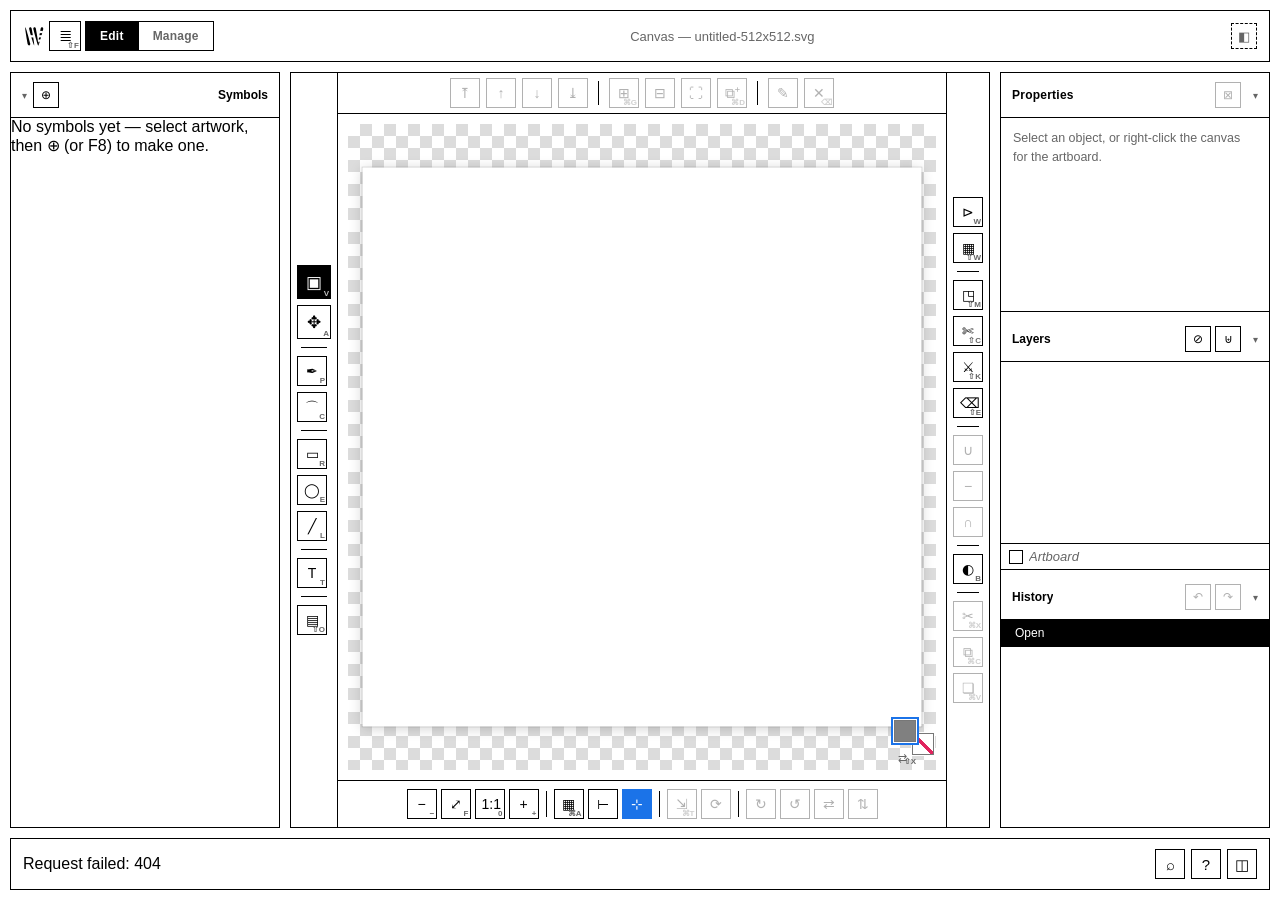
==== web/index.html @ b1a74d03 "Gestalt shell reorg: every bar/panel gets one job, plus real UI bugs found along the way Redistribut" ====
<!doctype html>
<html lang="en">
  <head>
    <meta charset="utf-8" />
    <!-- viewport-fit=cover exposes env(safe-area-inset-*) for the notch + home indicator;
         maximum-scale/user-scalable lock page zoom so pinching zooms the CANVAS, not the page
         (the editor drives its own touch zoom — see src/ui/viewport.js). -->
    <meta name="viewport" content="width=device-width, initial-scale=1, maximum-scale=1, user-scalable=no, viewport-fit=cover" />
    <script>
      // Deploy-target auto-detect (runs before the app module). On a Cloudflare Pages host
      // (*.pages.dev) or the production domain, run the SERVERLESS build — pipeline / library /
      // batch are gated behind a "download the desktop app" CTA. Local desktop (served from
      // localhost by the Python app) stays the full app. Same file both ways, no build step.
      // `?cloud` / `?nocloud` override for testing (handled in src/ui/env.js).
      (function () {
        var h = location.hostname;
        if (/\.pages\.dev$/.test(h) || h === "hector-vector.com" || h === "www.hector-vector.com") window.__HV_CLOUD__ = true;
      })();
      // Theme, BEFORE first paint. src/ui/theme.js owns this properly, but it is an ES module and so
      // cannot run until the module graph resolves — by which time the browser has already painted a
      // white page. On a dark theme that is a full-screen white flash on every single load, which is
      // worse than having no dark theme at all. Twelve lines here buy one honest paint.
      (function () {
        try {
          var t = localStorage.getItem("hector-vector:theme") || "light";
          if (t === "system") t = matchMedia("(prefers-color-scheme: dark)").matches ? "dark" : "light";
          document.documentElement.setAttribute("data-theme", t);
          var hl = localStorage.getItem("hector-vector:highlight");
          if (hl) document.documentElement.style.setProperty("--accent", hl);
        } catch (e) { /* private mode / no storage: the light theme is the default anyway */ }
      })();
    </script>
    <title>hector-vector: free vector editor in your browser</title>

    <!-- ── Crawler / answer-engine surface ─────────────────────────────────────────────
         Static, so Google/Bing and AI answer engines (ChatGPT, Claude, Gemini, Perplexity)
         can state plainly WHAT this is. See also /robots.txt and /llms.txt. -->
    <meta name="description" content="hector-vector is a free, browser-based vector editor: pen & path tools, booleans and pathfinder, gradients, live effects, text with web fonts and text-to-outlines, and SVG/PNG export. No install, nothing leaves your browser. An open-source desktop app adds AI image processing (upscale, background removal, vectorize), batch, and a local library." />
    <meta name="keywords" content="free vector editor, online SVG editor, browser vector graphics, free Illustrator alternative, edit SVG online, vectorize image, pen tool online, open source vector editor, SVG editor no download" />
    <meta name="author" content="hector-vector" />
    <meta name="robots" content="index, follow, max-image-preview:large" />
    <link rel="canonical" href="https://hector-vector.com/" />

    <meta property="og:title" content="hector-vector: free vector editor in your browser" />
    <meta property="og:description" content="A free, browser-based vector editor. Paths, booleans, gradients, effects, text-to-outlines, SVG/PNG export. No install, nothing leaves your browser. The open-source desktop app adds AI image processing and batch." />
    <meta property="og:type" content="website" />
    <meta property="og:site_name" content="hector-vector" />
    <meta property="og:url" content="https://hector-vector.com/" />
    <meta property="og:image" content="https://hector-vector.com/assets/hv_logo.svg" />
    <meta name="twitter:card" content="summary" />
    <meta name="twitter:title" content="hector-vector: free vector editor in your browser" />
    <meta name="twitter:description" content="A free, browser-based vector editor. No install. The open-source desktop app adds AI image processing." />

    <script type="application/ld+json">
      {
        "@context": "https://schema.org",
        "@type": "SoftwareApplication",
        "name": "hector-vector",
        "url": "https://hector-vector.com/",
        "description": "hector-vector is a free, browser-based vector editor: pen and path tools, booleans and pathfinder, geometric stroker, gradients, patterns, live effects, clipping/opacity masks, blend, symbols, and text with web fonts and text-to-outlines, plus SVG/PNG export. It runs entirely in the browser, with no install, and nothing leaves the tab. An open-source desktop app adds AI image processing (upscale, background removal, vectorize/trace, restoration), batch, and a local library.",
        "applicationCategory": "DesignApplication",
        "applicationSubCategory": "Vector Graphics Editor",
        "operatingSystem": "Web browser (Chrome, Edge, Safari, Firefox)",
        "browserRequirements": "Requires a modern browser with SVG and ES modules",
        "isAccessibleForFree": true,
        "license": "https://opensource.org/licenses/MIT",
        "offers": { "@type": "Offer", "price": "0", "priceCurrency": "USD" },
        "featureList": [
          "Pen, node, curvature and shape tools for drawing vector paths",
          "Boolean operations and Pathfinder (divide, trim, merge, crop, minus-back)",
          "Analytic geometric stroker, outline stroke, offset path, expand",
          "Variable-width strokes, Shape Builder, scissors, knife, eraser",
          "Blend, clipping and opacity masks, live effects (drop shadow, blur, glow)",
          "Gradients, tiling pattern fills, and Recolor Artwork",
          "Text with system and web fonts, and text-to-outlines",
          "Place raster reference images to trace over",
          "Open SVG and export SVG or PNG, entirely client-side",
          "Open source (MIT); desktop app adds AI upscaling, background removal and image vectorization"
        ]
      }
    </script>

    <link rel="manifest" href="/manifest.webmanifest" />
    <link rel="icon" type="image/svg+xml" href="/assets/hv_logo.svg" />
    <meta name="theme-color" content="#ffffff" />
    <meta name="application-name" content="hector-vector" />
    <link rel="stylesheet" href="/style.css" />
  </head>
  <body>
    <!-- `booting`: the phone/landscape shells are composed by JS (ui/formfactor.js MOVES the real bars
         into place, so every wired handler survives). That can't run until the modules parse, so the
         browser would otherwise paint the authored DESKTOP layout first — the action bar across the
         top, an extra strip under the canvas — and snap it into place a beat later. Hidden on touch
         until the furniture has landed; layout.js drops the class, and the inline script below is the
         backstop if layout.js ever fails to boot at all. -->
    <main class="app editor booting">
      <header class="topbar editor-bar">
        <div class="panel-actions doc-actions-left">
          <img class="brand-logo" src="/assets/hv_logo.svg" alt="hector-vector" title="hector-vector" />
          <div class="menu" data-menu="file">
            <!-- On a phone the brand logo is MOVED into this button and the glyph hides: the mark you
                 already recognise becomes the way in, and the whole header row can go. -->
            <button class="icon-btn menu-trigger" data-key="⇧F" type="button" aria-haspopup="true" aria-expanded="false" title="File — New / Open / Save / Export (Shift+F)"><span class="mt-glyph">≣</span></button>
            <div class="menu-list" role="menu" hidden></div>
          </div>
          <!-- Layout customization lives on the frame itself now: right-click any toolbar's
               blank space for the Layout menu (customize / profiles / reset). -->
          <!-- Edit ⇄ Manage: two stations on one bench. Edit = the canvas workbench;
               Manage borrows Library/Processor/Jobs into a roomy browse + batch surface. -->
          <div class="view-swap" role="group" aria-label="View">
            <button id="view-edit" class="view-tab active" type="button" aria-pressed="true" title="Edit — the canvas workbench">Edit</button>
            <button id="view-manage" class="view-tab" type="button" aria-pressed="false" title="Manage — browse &amp; batch-process your library">Manage</button>
          </div>
          <!-- Cloud build only: the pipeline / library / batch live in the local desktop app. -->
          <a id="get-desktop" class="get-desktop" href="/compare" title="What the desktop app unlocks — AI upscaling, background removal, tracing, batch, and your local library">⤓ Get the desktop app</a>
        </div>
        <!-- the canvas name + current selection live in the header (frees the stage) -->
        <span class="doc-title" title="Current document"><span id="output-label">Canvas</span><span id="sel-label" class="doc-sel"></span></span>
        <!-- Shelf: closed/unused panels park here as squares (click to reopen). Lives in
             the top-right header space; empty until a panel is closed. -->
        <div class="panel-shelf" id="panel-shelf" role="toolbar" aria-label="Shelved panels"></div>
      </header>

      <section class="editor-grid">
        <!-- Left dock: leftmost column, empty until a panel is docked here (drag a panel's
             header over it). Hidden from the grid when empty. -->
        <aside class="leftdock" id="leftdock" aria-label="Left dock">
          <div class="dock-resizer dock-resizer-l" id="leftdock-resizer" title="Drag to resize"></div>
        </aside>
        <!-- Phone-only quick bar. Empty in the markup on purpose: app.js MOVES the real
             undo/redo + zoom/fit buttons in here on a phone (and back out again above 620px),
             so every id-wired handler survives instead of being duplicated. -->
        <nav class="mobilebar" id="mobile-top" role="toolbar" aria-label="Quick actions"></nav>
        <nav class="toolstrip" role="toolbar" aria-label="Tools">
          <button class="tool-button tool-primary active" data-tool="select" data-key="V" type="button" title="Select / Move (V) — drag empty space to marquee (Alt = lasso) · Ctrl+T scale · Ctrl+R rotate">▣</button>
          <button class="tool-button tool-primary" data-tool="node" data-key="A" type="button" title="Edit points (A) — anchors &amp; handles">✥</button>
          <span class="tool-sep" aria-hidden="true"></span>
          <button class="tool-button" data-tool="pen" data-key="P" type="button" title="Pen — click to add points (P)">✒</button>
          <button class="tool-button" data-tool="curvature" data-key="C" type="button" title="Curvature — click to drop auto-smooth points (C)">⌒</button>
          <span class="tool-sep" aria-hidden="true"></span>
          <button class="tool-button" data-tool="rect" data-key="R" type="button" title="Rectangle (R)">▭</button>
          <button class="tool-button" data-tool="ellipse" data-key="E" type="button" title="Ellipse (E)">◯</button>
          <button class="tool-button" data-tool="line" data-key="L" type="button" title="Line (L)">╱</button>
          <span class="tool-sep" aria-hidden="true"></span>
          <button class="tool-button" data-tool="text" data-key="T" type="button" title="Text (T) — click to place, type, Esc to finish">T</button>
          <span class="tool-sep" aria-hidden="true"></span>
          <button class="tool-button" data-tool="artboard" data-key="⇧O" type="button" title="Artboard (Shift+O) — drag on the canvas to add one, sized and placed exactly there">▤</button>
        </nav>

        <article class="stage-wrap preview-panel" data-tool="select">
          <!-- arrange/structure controls for the selection, across the top of the canvas -->
          <nav class="stage-toolbar" role="toolbar" aria-label="Arrange">
            <button id="layer-front" class="tool-button" type="button" title="Bring to front (Ctrl/Cmd+Shift+])" disabled>⤒</button>
            <button id="layer-forward" class="tool-button" type="button" title="Bring forward (Ctrl/Cmd+])" disabled>↑</button>
            <button id="layer-backward" class="tool-button" type="button" title="Send backward (Ctrl/Cmd+[)" disabled>↓</button>
            <button id="layer-back" class="tool-button" type="button" title="Send to back (Ctrl/Cmd+Shift+[)" disabled>⤓</button>
            <span class="tool-vsep" aria-hidden="true"></span>
            <button id="layer-group" class="tool-button" data-key="⌘G" type="button" title="Group (Ctrl/Cmd+G)" disabled>⊞</button>
            <button id="layer-ungroup" class="tool-button" type="button" title="Ungroup (Ctrl/Cmd+Shift+G)" disabled>⊟</button>
            <button class="tool-button" id="act-clip" type="button" title="Make clipping mask (Ctrl/Cmd+7) — top object clips the rest" disabled>⛶</button>
            <button class="tool-button" id="act-duplicate" data-key="⌘D" type="button" title="Duplicate (Ctrl/Cmd+D)" disabled>⧉⁺</button>
            <span class="tool-vsep" aria-hidden="true"></span>
            <button id="layer-rename" class="tool-button" type="button" title="Rename selected object" disabled>✎</button>
            <button id="layer-delete" class="tool-button" data-key="⌫" type="button" title="Delete (Del / Backspace)" disabled>✕</button>
          </nav>
          <div class="stage-body">
            <div id="rulers" class="rulers" hidden aria-hidden="true">
              <div class="ruler-corner"></div>
              <canvas class="ruler ruler-h"></canvas>
              <canvas class="ruler ruler-v"></canvas>
            </div>
            <div id="output-preview" class="preview-frame empty-frame">Import or open a vector to start.</div>
            <!-- Fill (primary) / stroke (secondary) swatches: float in the canvas's
                 inner bottom-right corner (so all four picture-frame bezels stay
                 identical). Reflect the selection or the default for new shapes. -->
            <div class="tool-swatches" id="tool-swatches">
              <button class="swatch swatch-fill" id="swatch-fill" type="button" title="Fill — click to set the fill colour"></button>
              <button class="swatch swatch-stroke" id="swatch-stroke" type="button" title="Stroke — click to set the stroke colour"></button>
              <button class="swatch-swap" id="swatch-swap" data-key="⇧X" type="button" title="Swap fill / stroke (Shift+X)">⇄</button>
              <input type="color" id="swatch-color-input" hidden />
            </div>
          </div>
          <div class="panel-foot">
            <!-- Navigation + canvas-level controls (object controls are on the side bars). -->
            <div class="panel-actions viewport-controls">
              <button class="tool-button" data-vp="output" data-action="zoom-out" data-key="−" type="button" title="Zoom out (-)">−</button>
              <button class="tool-button" data-vp="output" data-action="fit" data-key="F" type="button" title="Fit to view (f)">⤢</button>
              <button class="tool-button" data-vp="output" data-action="actual" data-key="0" type="button" title="Actual size (0)">1:1</button>
              <button class="tool-button" data-vp="output" data-action="zoom-in" data-key="+" type="button" title="Zoom in (+)">+</button>
              <span class="vp-sep" aria-hidden="true"></span>
              <button id="vp-selectall" class="tool-button" data-key="⌘A" type="button" title="Select all objects (Ctrl/Cmd+A)">▦</button>
              <button id="vp-rulers" class="tool-button" type="button" title="Rulers — show measurement rulers" aria-pressed="false">⊢</button>
              <button id="vp-guides" class="tool-button" type="button" title="Smart guides — snap to other objects' edges &amp; centres" aria-pressed="false">⊹</button>
              <span class="vp-sep" aria-hidden="true"></span>
              <!-- Free transform. These were keyboard-only doors: scale was Ctrl+T and rotate had no
                   binding AT ALL (Ctrl+R went to the rulers) — so on a phone neither existed, and on a
                   desktop rotate never had. The handles always worked with a finger; there was simply no
                   way in. They TOGGLE, because a phone has no Esc to get back out with. -->
              <button class="tool-button" id="act-scale" data-key="⌘T" type="button" title="Scale — drag the box handles (Ctrl/Cmd+T)" disabled>⇲</button>
              <button class="tool-button" id="act-rotate" type="button" title="Rotate — drag the corner handles" disabled>⟳</button>
              <span class="vp-sep" aria-hidden="true"></span>
              <button class="tool-button" id="act-rotate-cw" type="button" title="Rotate 90° clockwise">↻</button>
              <button class="tool-button" id="act-rotate-ccw" type="button" title="Rotate 90° counter-clockwise">↺</button>
              <button class="tool-button" id="act-flip-h" type="button" title="Flip horizontal">⇄</button>
              <button class="tool-button" id="act-flip-v" type="button" title="Flip vertical">⇅</button>
            </div>
          </div>
        </article>

        <nav class="actionbar" role="toolbar" aria-label="Object actions">
          <button class="tool-button" data-tool="width" data-key="W" type="button" title="Width (W) — drag a stroke perpendicular to swell/pinch it (Alt = one side)">⊳</button>
          <button class="tool-button" data-tool="envelope" data-key="⇧W" type="button" title="Envelope (Shift+W) — drag any grid point to bend everything inside it">▦</button>
          <span class="tool-sep" aria-hidden="true"></span>
          <button class="tool-button" data-tool="shapebuilder" data-key="⇧M" type="button" title="Shape Builder (Shift+M) — paint across overlapping selected shapes to merge regions (Alt removes)">◳</button>
          <button class="tool-button" data-tool="scissors" data-key="⇧C" type="button" title="Scissors (Shift+C) — click a path to cut it">✄</button>
          <button class="tool-button" data-tool="knife" data-key="⇧K" type="button" title="Knife (Shift+K) — drag across shapes to cut (Alt = straight)">⚔</button>
          <button class="tool-button" data-tool="eraser" data-key="⇧E" type="button" title="Eraser (Shift+E) — drag over filled shapes to erase ( [ / ] resize )">⌫</button>
          <span class="tool-sep" aria-hidden="true"></span>
          <button class="tool-button" id="act-union" type="button" title="Unite — combine shapes" disabled>∪</button>
          <button class="tool-button" id="act-subtract" type="button" title="Subtract front from back" disabled>−</button>
          <button class="tool-button" id="act-intersect" type="button" title="Intersect — keep the overlap" disabled>∩</button>
          <span class="tool-sep" aria-hidden="true"></span>
          <button class="tool-button" data-tool="blend" data-key="B" type="button" title="Blend (B) — click two shapes, one after another, to blend between them">◐</button>
          <span class="tool-sep" aria-hidden="true"></span>
          <!-- Cut/Copy/Paste stay HERE, not on the arrange bar with the rest of Structure — the arrange
               bar is selection-gated on mobile (composeShell in formfactor.js merges Scale/Rotate/
               booleans/Duplicate into it, but deliberately leaves Cut/Copy/Paste out: Paste has to work
               with NOTHING selected). This is the one rail that's never selection-gated on any shell, so
               it's the only safe home for them once they're no longer allowed to be a keyboard-only menu. -->
          <button class="tool-button" id="act-cut" data-key="⌘X" type="button" title="Cut (Ctrl/Cmd+X)" disabled>✂</button>
          <button class="tool-button" id="act-copy" data-key="⌘C" type="button" title="Copy (Ctrl/Cmd+C)" disabled>⧉</button>
          <button class="tool-button" id="act-paste" data-key="⌘V" type="button" title="Paste (Ctrl/Cmd+V)" disabled>❏</button>
        </nav>

        <aside class="rightdock" id="rightdock">
          <div class="dock-resizer" id="dock-resizer" title="Drag to resize"></div>
          <div class="rail-section history" data-section="history">
            <div class="panel-head section-head">
              <span class="caret" title="History — collapse / expand">▾</span><span class="sec-label">History</span><span class="sec-count" id="history-count"></span>
              <div class="panel-actions">
                <button id="undo-button" class="tool-button" type="button" title="Undo (Ctrl/Cmd+Z)" disabled>↶</button>
                <button id="redo-button" class="tool-button" type="button" title="Redo (Ctrl/Cmd+Shift+Z)" disabled>↷</button>
              </div>
            </div>
            <div id="history-list" class="history-list section-body"></div>
          </div>
          <div class="dock-vresizer" id="dock-vresizer" title="Drag to resize History / Layers"></div>
          <div class="rail-section layers" data-section="layers">
            <div class="panel-head section-head">
              <span class="caret" title="Layers — collapse / expand">▾</span><span class="sec-label">Layers</span><span class="sec-count" id="layers-count"></span>
              <div class="panel-actions">
                <button id="layer-cleanup" class="tool-button" type="button" title="Clean up ghost layers" disabled>⊘</button>
                <button id="layer-merge" class="tool-button" type="button" title="Merge same-colour layers" disabled>⊎</button>
              </div>
            </div>
            <div id="layers-list" class="layers-list section-body"></div>
            <div id="layers-foot" class="layers-foot"></div>
          </div>
          <!-- Symbols (Epic Y): a browsable library of reusable masters — click a tile to
               place a new instance, drag it onto the canvas to place it exactly there. -->
          <div class="rail-section symbols" data-section="symbols">
            <div class="panel-head section-head">
              <span class="caret" title="Symbols — collapse / expand">▾</span><span class="sec-label">Symbols</span><span class="sec-count" id="symbols-count"></span>
              <div class="panel-actions">
                <button id="symbols-add" class="tool-button" type="button" title="Make a symbol from the current selection (F8)">⊕</button>
              </div>
            </div>
            <div id="symbols-list" class="symbols-list section-body"></div>
          </div>
          <!-- Library: the image gallery, now a first-class dockable panel (drag the
               header to float/redock). Replaces the gallery trapped in the Process view —
               first step of dissolving Q into composable panels. -->
          <div class="rail-section library" data-section="library">
            <div class="panel-head section-head">
              <span class="caret" title="Library — collapse / expand">▾</span><span class="sec-label">Library</span><span class="sec-count" id="library-count"></span>
              <div class="panel-actions">
                <button id="library-add" class="tool-button" type="button" title="Add images to the library">⊕</button>
              </div>
            </div>
            <div id="library-list" class="library-list section-body"></div>
            <!-- Chin: filter (≈2/3) + C/R/V source toggle (canvas / raster / vector). -->
            <div id="library-chin" class="library-chin">
              <div class="lib-sort" role="group" aria-label="Sort">
                <button class="lib-sort-dir" data-dir="asc" type="button" title="Sort ascending">↑</button>
                <button class="lib-sort-dir" data-dir="desc" type="button" title="Sort descending">↓</button>
                <button id="library-sortkey" class="lib-sort-key" type="button" title="Sort by — click to change (Name / Date)">N</button>
              </div>
              <input id="library-filter" class="modal-search library-filter" type="search" placeholder="Filter…" />
              <div class="lib-mode-btns" role="group" aria-label="Library source">
                <button class="lib-mode" data-mode="canvas" type="button" title="Canvas — saved .hv projects">C</button>
                <button class="lib-mode" data-mode="raster" type="button" title="Raster — input images">R</button>
                <button class="lib-mode" data-mode="vector" type="button" title="Vector — output vectors">V</button>
              </div>
            </div>
          </div>
          <!-- Processor: the image→vector pipeline as a vertical flow rail (Upscale →
               Remove BG → Vectorize) — toggle/reorder stages, expand for settings,
               live-preview the selected raster, Run. Lifts the pipeline out of the
               cramped raster Properties panel into its own composable dock. -->
          <div class="rail-section processor" data-section="processor">
            <div class="panel-head section-head">
              <span class="caret" title="Processor — collapse / expand">▾</span><span class="sec-label">Processor</span><span class="sec-count" id="processor-out"></span>
              <div class="panel-actions">
                <button id="processor-run" class="tool-button" type="button" title="Run the pipeline → canvas" disabled>▸</button>
              </div>
            </div>
            <div id="processor-body" class="processor-body section-body"></div>
            <!-- Chin: the Run action (+ a Load-to-preview affordance), pinned below the
                 scrolling stage list — the standard panel chin (ink top-border). -->
            <div id="processor-chin" class="processor-chin"></div>
          </div>
          <!-- Jobs: the batch queue, now a dockable panel so it's visible in the Edit
               view alongside the canvas (step toward dissolving the Process view). -->
          <div class="rail-section jobs" data-section="jobs">
            <div class="panel-head section-head">
              <span class="caret" title="Jobs — collapse / expand">▾</span><span class="sec-label">Jobs</span><span class="sec-count" id="jobs-count"></span>
              <div class="panel-actions">
                <button id="jobs-cancel-all" class="tool-button" type="button" title="Cancel all queued jobs" disabled>⊗</button>
                <button id="jobs-clear" class="tool-button" type="button" title="Clear finished jobs" disabled>⌦</button>
              </div>
            </div>
            <div id="jobs-list" class="jobs-list section-body"></div>
          </div>
        </aside>
      </section>

      <!-- Mobile only (shown by CSS on coarse-pointer / narrow screens): floats over the
           canvas to slide the right dock up as a bottom sheet; the scrim dismisses it. -->
      <button id="mobile-panels" class="mobile-fab" type="button" aria-label="Panels" aria-expanded="false" title="Panels — Properties, Colour, Layers, History"><img class="brand-logo" src="/assets/hv_logo.svg" alt="" aria-hidden="true" /></button>
      <div id="mobile-scrim" class="mobile-scrim" aria-hidden="true"></div>

      <!-- The standalone Process view was dissolved into dock panels: Library (pick an
           image) → Processor (compose + run the pipeline) → Jobs (watch). -->

      <!-- Manage screen: the A-side of the Edit/Manage swap. Empty until you switch to it —
           manage.js borrows the Library / Processor / Jobs sections out of the right dock and
           reparents them here for a roomy browse + batch-process surface, then hands them back
           on return to Edit. Hidden via CSS (.app:not(.manage) .manage-grid { display:none }). -->
      <section class="manage-grid" aria-label="Manage — browse &amp; batch-process"></section>

      <!-- Hidden file inputs: Add images (raster import) + File ▸ Open from file (svg). -->
      <input id="file-input" type="file" accept="image/*" multiple hidden />
      <input id="open-file-input" type="file" accept=".svg,image/svg+xml" hidden />

      <footer class="status-bar">
        <div id="status-text">Ready.</div>
        <div id="status-progress" class="status-progress" hidden>
          <div class="status-progress-track"><div id="status-progress-bar" class="status-progress-bar"></div></div>
          <span id="status-progress-label" class="status-progress-label"></span>
        </div>
        <div class="status-tools" role="toolbar" aria-label="View">
          <button id="palette-button" class="bar-btn" type="button" title="Find a command (Ctrl+K) — type what you want to do">⌕</button>
          <button id="shortcut-button" class="bar-btn" type="button" title="Help">?</button>
          <button id="rail-toggle" class="bar-btn" type="button" title="Hide side panels">◫</button>
        </div>
      </footer>
    </main>

    <div id="modal-root" class="modal-root" hidden>
      <div class="modal-backdrop" data-modal-close></div>
      <div class="modal-window">
        <header class="panel-head">
          <span id="modal-title">Browse</span>
          <div class="panel-actions">
            <input id="modal-search" class="modal-search" type="search" placeholder="Filter…" hidden />
            <button class="ghost-button" type="button" data-modal-close>Close</button>
          </div>
        </header>
        <div id="modal-body" class="modal-body"></div>
      </div>
    </div>

    <script type="module" src="/src/app.js"></script>
    <!-- Backstop for `booting` (see <main>). layout.js drops the class the moment the shell is
         composed; if it ever throws before that — a module that fails to parse, a bad deploy — this
         guarantees the user sees a broken app rather than a blank white screen. Never let a cosmetic
         guard become the thing that hides a real failure. -->
    <script>setTimeout(function () { var a = document.querySelector("main.app"); if (a) a.classList.remove("booting"); }, 2500);</script>
  </body>
</html>
---- style.css ----
:root {
  --bg: #fff;
  --fg: #000;
  --line: #000;
  --muted: #666;
  --checker-a: #fff;
  --checker-b: #dcdcdc;

  /* ---- inky monochrome design tokens (panels / inspector / colour) ----
     Edgy + boxy: pure-black structure and active fills, SHARP corners. One
     ink, one height. Active = black-on-white; hover punches to black. */
  --ink: #000;             /* active fills + strong text — deep pure black */
  --ink-2: #000;           /* ink hover */
  --label: #555;           /* field labels / section titles */
  --hair: #000;            /* component borders (pure black, boxy) */
  --hair-2: #000;          /* dividers */
  --surface: #f0f0f0;      /* subtle hover tint on fields */
  --field-h: 26px;         /* one control height everywhere in a panel */
  --r: 0;                  /* sharp corners — no rounding */
}

* { box-sizing: border-box; }

html, body {
  margin: 0;
  width: 100%;
  height: 100%;
  overflow: hidden;
  background: var(--bg);
  color: var(--fg);
  font-family: "IBM Plex Sans", "Helvetica Neue", Arial, sans-serif;
  /* iOS Safari ignores the viewport meta's user-scalable=no (an accessibility guarantee since
     iOS 10) but DOES respect touch-action — this is Apple's own documented workaround. The
     editor already implements its own two-finger pinch-to-zoom for the canvas (viewport.js
     bindViewportTouch), so native page pinch/double-tap zoom is pure liability: it desyncs
     getScreenCTM() from real touch coordinates (see editor.js stageCTM()). pan-x pan-y keeps
     normal scrolling (dock panels, the bottom sheet, lists) working — an ancestor with
     touch-action:none would kill scrolling in EVERY descendant, so this cannot be `none`. */
  touch-action: pan-x pan-y;
  /* The app is a shell, not a document: there is nothing to scroll and nothing to bounce. Without
     this, a drag anywhere that isn't the canvas (a toolbar, a panel edge, the gap between them) is
     handed to the page — iOS rubber-bands the whole UI under your finger and collapses/expands
     Safari's toolbar as it goes, so the entire layout heaves around while you're trying to hit a
     40px button. It also stops a scroll that reaches the end of a list from CHAINING out to the
     page. */
  overscroll-behavior: none;
}

button, select, input, a { font: inherit; }
/* iOS paints its own translucent grey-blue box over any tapped control. We already draw a pressed
   state; the OS one just smears it. */
button, a, label, summary, [role="button"] { -webkit-tap-highlight-color: transparent; }

.app {
  height: 100vh;
  height: 100dvh;   /* iOS Safari: 100vh is the TALL viewport (ignores the toolbars) so the bottom
                       bar hides under Safari's UI. 100dvh tracks the live viewport — bars stay in reach. */
  display: grid;
  grid-template-rows: auto auto 1fr auto;
  gap: 10px;
  padding: 10px;
}

.topbar, .control-bar, .panel, .library, .status-bar {
  border: 1px solid var(--line);
  background: var(--bg);
}

.topbar, .status-bar {
  display: flex;
  align-items: center;
  justify-content: space-between;
  gap: 10px;
  padding: 10px 12px;
  flex-wrap: wrap;
}

.topbar > * { min-width: 0; }

.label {
  font-size: 11px;
  letter-spacing: 0.12em;
}

.topbar h1 {
  margin: 2px 0 0;
  font-size: 28px;
  line-height: 1;
}


.drop-button, .control-bar button, .ghost-button, .ghost-link, select {
  border: 1px solid var(--line);
  background: var(--bg);
  color: var(--fg);
  padding: 10px 12px;
  text-decoration: none;
}

button:not(:disabled),
a.ghost-link,
select {
  cursor: pointer;
}

button:disabled {
  opacity: 0.45;
  cursor: default;
}

.drop-button.drag {
  background: #000;
  color: #fff;
}

.library {
  min-height: 0;
  display: grid;
  grid-template-rows: auto 1fr;
}

.control-bar {
  display: grid;
  grid-template-columns: repeat(auto-fit, minmax(140px, 1fr));
  gap: 8px;
  padding: 10px;
  align-items: center;
}

.control-bar > select,
.control-bar > button,
.control-bar > .slider-wrap {
  min-width: 0;
}

.slider-wrap {
  display: grid;
  grid-template-columns: auto 1fr;
  gap: 8px;
  align-items: center;
  border: 1px solid var(--line);
  padding: 0 10px;
  height: 42px;
  min-width: 0;
}

.main-grid {
  min-height: 0;
  display: grid;
  grid-template-columns: minmax(200px, 1fr) minmax(0, 2fr) minmax(0, 2fr);
  gap: 10px;
}

.panel {
  min-height: 0;
  display: grid;
  grid-template-rows: auto 1fr;
}

/* Preview panels are a flex column: head (top chin) and foot (bottom chin)
   stay fixed-height, the frame in between grows to fill. */
.panel.preview-panel,
.stage-wrap.preview-panel {
  display: flex;
  flex-direction: column;
}

/* ============================ Editor reframe ============================ */
:root { --accent: #1b73e8; }

.app.editor { grid-template-rows: auto 1fr auto; }

/* File icon (left) · Edit/Process view-swap (right). Undo/redo live by the
   viewport BG button; help/collapse live in the ready bar. */
.editor-bar { display: flex; align-items: center; justify-content: space-between; gap: 10px; }
.doc-actions-left { justify-self: start; }
.brand-logo { height: 22px; width: auto; display: block; flex: 0 0 auto; }
/* document name, centred in the header (moved out of the stage so the canvas gets the
   full height). flex:1 between the File icon and the view-swap → centred + truncates. */
.doc-title { flex: 1 1 auto; min-width: 0; text-align: center; font-size: 13px; color: var(--muted); overflow: hidden; text-overflow: ellipsis; white-space: nowrap; }
.doc-sel { color: var(--accent); font-weight: 600; }
.brand { display: flex; align-items: baseline; gap: 10px; min-width: 0; }
.brand-name { font-weight: 600; letter-spacing: 0.02em; }
.brand-sub { color: var(--muted); font-size: 12px; overflow: hidden; text-overflow: ellipsis; white-space: nowrap; }
.doc-actions { flex-wrap: wrap; justify-content: flex-end; }
.bar-sep { width: 1px; align-self: stretch; background: var(--line); opacity: 0.4; margin: 0 2px; }

.editor-grid {
  min-height: 0;
  display: grid;
  /* toolstrip · stage · actionbar · rightdock (history + layers) */
  grid-template-columns: auto minmax(0, 1fr) auto auto;
  /* no gap between the toolstrip / stage / action bar: they butt together so their
     borders form one continuous picture frame around the canvas. The dock is set
     apart with its own margin (below). */
  gap: 0;
}
/* The grid template (which dock columns exist) is driven by JS in the Dockable-panels
   module — leftdock·toolstrip·stage·actionbar·rightdock, with each side dock's `auto`
   track added only when that dock is shown. Empty/folded docks are set display:none. */
.leftdock { display: none; }   /* default until JS shows it / a panel docks here */

/* ---- Manage screen (Edit/Manage swap) ----
   The A-side surface. Lives in the same grid cell as .editor-grid; display toggles by
   the .app.manage class (a display:none element is not a grid item, so auto-placement
   just works — header→row1, whichever grid is shown→1fr row2, footer→row3). manage.js
   reparents Library / Processor / Jobs into here, so they get room the 270px dock can't. */
.manage-grid { display: none; min-height: 0; }
.app.manage .editor-grid { display: none; }
.app.manage .manage-grid {
  display: grid;
  grid-template-columns: minmax(0, 1fr) minmax(300px, 360px);
  grid-template-rows: minmax(0, 1fr) minmax(120px, 0.7fr) minmax(96px, 0.45fr);
  gap: 10px;
}
/* Library = the big browse pane (full-height left); right column stacks Processor (the active
   image's pipeline) · Info (inspect the selection) · Jobs (the queue). */
.manage-grid .rail-section.library { grid-column: 1; grid-row: 1 / span 3; }
.manage-grid .rail-section.processor { grid-column: 2; grid-row: 1; }
.manage-grid .rail-section.info { grid-column: 2; grid-row: 2; }
.manage-grid .rail-section.jobs { grid-column: 2; grid-row: 3; }
.manage-grid .rail-section.info .fp-body { flex: 1 1 auto; min-height: 0; overflow: auto; }
.manage-grid .rail-section .panel-x { display: none; }   /* a Manage citizen has no close button */
.info-empty { padding: 14px 12px; color: var(--muted); font-size: 12px; line-height: 1.5; }
/* In the dock the sections share the dock's frame; standalone in the grid they need
   their own border/surface + rounded corners, and must clip their own scroll. */
.manage-grid .rail-section {
  border: 1px solid var(--line); background: var(--bg); border-radius: var(--r);
  min-height: 0; min-width: 0; overflow: hidden; flex: 1 1 auto;
}
/* Borrowed panels are never collapsed/floated here — neutralise the dock's collapse caret. */
.manage-grid .rail-section.collapsed { flex: 1 1 auto; }
.manage-grid .rail-section .caret { display: none; }

/* Phone-only quick bar (undo/redo + zoom/fit). Off a phone it holds nothing — app.js only moves
   the real buttons into it below 620px — so it must not claim a grid row here. */
.mobilebar { display: none; }

.toolstrip {
  border: 1px solid var(--line);
  background: var(--bg);
  display: flex;
  flex-direction: column;
  gap: 6px;
  padding: 6px;
  flex: 0 0 auto;
  justify-content: center;   /* swatches moved to the canvas → tools centre in the bar */
}
/* THE shared button object — every toolbar (tools, arrange, actions, viewport)
   inherits this one class so they all match. Primary tools opt into a larger box. */
.tool-button {
  position: relative;
  width: 30px; height: 30px;
  border: 1px solid var(--line);
  background: var(--bg); color: var(--fg);
  font-size: 14px; line-height: 1; cursor: pointer; white-space: nowrap;
  display: grid; place-items: center;
}
.tool-button.active { background: #000; color: #fff; }
/* one consistent hover / disabled / toggle-on treatment for every bar */
.tool-button:hover:not(:disabled):not(.active):not(.on) { background: var(--accent); color: #fff; border-color: var(--accent); }
.tool-button:hover:not(:disabled)[data-key]::after { color: rgba(255, 255, 255, 0.8); }
.tool-button:disabled { opacity: 0.3; cursor: default; }
.tool-button.on { background: var(--accent); color: #fff; border-color: var(--accent); }
.tool-button.on[data-key]::after { color: rgba(255, 255, 255, 0.8); }
/* right-side object action bar — mirrors the left toolstrip (clipboard / boolean /
   transform actions for the selection). Buttons are the same square objects as the
   tools, and as action buttons they get a hover + disabled state. */
.actionbar {
  border: 1px solid var(--line); background: var(--bg);
  display: flex; flex-direction: column; gap: 6px; padding: 6px; flex: 0 0 auto;
  justify-content: center;
}
/* V and A are the two primary tools; the creation tools below read as subcontrols */
.tool-button.tool-primary { width: 34px; height: 34px; font-size: 17px; }
/* shortcut badge: a tiny letter in the bottom-right corner (tool buttons,
   viewport controls, the fill/stroke swap — one consistent kind of object) */
.tool-button[data-key]::after, .swatch-swap[data-key]::after,
.icon-btn[data-key]::after, .view-btn[data-key]::after {
  content: attr(data-key);
  position: absolute; right: 1px; bottom: 0;
  font-size: 8px; line-height: 1; font-weight: 600;
  color: var(--muted); pointer-events: none; letter-spacing: 0;
}
.tool-button.active[data-key]::after { color: rgba(255, 255, 255, 0.75); }
/* A touch device has no keyboard, so every one of these badges is a lie — "⌘X" on a phone is pure
   noise cluttering a 44px target. One rule kills them everywhere (tools, viewport controls, action
   tiles, the swap swatch, the File menu). The data-key attributes stay: the shortcuts still work for
   anyone with a keyboard attached, and the picker still reads them. */
@media (pointer: coarse) {
  .tool-button[data-key]::after, .swatch-swap[data-key]::after,
  .icon-btn[data-key]::after, .view-btn[data-key]::after,
  .bar-btn[data-key]::after { content: none; }
}
/* viewport controls now use the shared .tool-button object (see above) */
.vp-sep { width: 1px; align-self: stretch; margin: 2px 3px; background: var(--line); }
.swatch-swap[data-key]::after { right: -6px; bottom: -1px; }
/* header icon box (File menu) — same bordered-box object, square */
.icon-btn {
  position: relative; box-sizing: border-box; width: 32px; height: 30px;
  border: 1px solid var(--line); background: var(--bg); color: var(--fg);
  font: inherit; font-size: 16px; line-height: 1; cursor: pointer; display: grid; place-items: center;
}
/* Open/hover state is INK, not accent. Blue was survivable on a 32px header icon; with the brand mark
   living in this button on a phone it became a big blue tile, and blue means "selected object"
   everywhere else in this app. Every other active control here is black-on-white (.tool-button.active,
   .view-btn.active) — one language. */
.icon-btn:hover, .menu.open .icon-btn { background: var(--ink); color: #fff; border-color: var(--ink); }
/* the logo is a black mark: invert it when the button goes black, or it vanishes into its own tile */
.menu.open .icon-btn.has-logo .brand-logo { filter: invert(1); }
/* text variant for header dropdown triggers (Layout ▾) */
.icon-btn.hdr-text { width: auto; padding: 0 10px; font-size: 13px; }
.icon-btn.hdr-text.active { background: var(--accent); color: #fff; border-color: var(--accent); }
.menu.open .icon-btn[data-key]::after, .icon-btn:hover[data-key]::after { color: rgba(255, 255, 255, 0.8); }
/* Ableton-style view swap: two icon boxes, the active view highlighted. Lifted
   above the modal (z 50) so you can swap back to Edit while Process is open. */
.view-swap { display: inline-flex; gap: 0; position: relative; z-index: 60; }
/* Cloud build: no Manage station (its Library/Processor/Jobs panels don't exist); show the
   download-the-desktop-app CTA instead. `.cloud` is set on <html> by env.js. */
.get-desktop { display: none; }
.cloud .view-swap { display: none; }
.cloud .get-desktop { display: inline-flex; align-items: center; gap: 6px; padding: 4px 10px; margin-left: 4px;
  font-size: 12px; font-weight: 600; color: var(--fg); background: var(--panel); border: 1px solid var(--hair);
  border-radius: var(--r); text-decoration: none; white-space: nowrap; }
.cloud .get-desktop:hover { border-color: var(--ink); background: var(--bg); }
.view-btn {
  position: relative; box-sizing: border-box; min-width: 34px; height: 30px;
  padding: 0 10px; border: 1px solid var(--line); background: var(--bg); color: var(--fg);
  font: inherit; font-size: 16px; line-height: 1; cursor: pointer; display: grid; place-items: center;
}
.view-btn + .view-btn { border-left: 0; }
.view-btn:hover:not(.active) { background: var(--hover, #f0f0f0); }
.view-btn.active { background: #000; color: #fff; border-color: #000; }
.view-btn.active[data-key]::after { color: rgba(255, 255, 255, 0.7); }
.view-count {
  position: absolute; top: -5px; right: -5px; min-width: 14px; height: 14px; padding: 0 3px;
  box-sizing: border-box; background: var(--accent); color: #fff; border-radius: 7px;
  font-size: 9px; font-weight: 700; line-height: 14px; text-align: center;
}
.view-count:empty { display: none; }
/* Edit ⇄ Manage tabs: text-labelled segmented control (the icon .view-btn is for the
   old swap). The active station reads inked; click the other to cross the seam. */
.view-tab {
  box-sizing: border-box; height: 30px; padding: 0 14px; border: 1px solid var(--line);
  background: var(--bg); color: var(--muted); font: inherit; font-size: 12px; font-weight: 600;
  letter-spacing: 0.02em; line-height: 1; cursor: pointer;
}
.view-tab + .view-tab { border-left: 0; }
.view-tab:first-child { border-radius: var(--r) 0 0 var(--r); }
.view-tab:last-child { border-radius: 0 var(--r) var(--r) 0; }
.view-tab:hover:not(.active) { background: var(--surface); color: var(--ink); }
.view-tab.active { background: var(--ink); color: #fff; border-color: var(--ink); }
.tool-sep { height: 1px; background: var(--line); margin: 2px 4px; align-self: stretch; }
/* Fill (primary) / stroke (secondary) swatches — float in the canvas's inner
   bottom-right corner (over the stage body, above the rulers). */
.tool-spacer { flex: 1 1 auto; }
.tool-swatches {
  position: absolute; right: 12px; bottom: 12px; z-index: 8;
  width: 40px; height: 48px; padding: 0;
  pointer-events: auto;
}
.swatch { position: absolute; width: 22px; height: 22px; padding: 0; cursor: pointer; border: 1px solid #777; box-shadow: 0 0 0 1px #fff; }
.swatch-fill { left: 0; top: 0; z-index: 2; }
.swatch-stroke { right: 0; top: 13px; z-index: 1; }
.swatch.none { background: #fff; }
.swatch.none::after { content: ""; position: absolute; inset: 0; background: linear-gradient(to top right, transparent 44%, #e0245e 45%, #e0245e 55%, transparent 56%); }
.swatch-swap { position: absolute; left: 0; bottom: 3px; width: 16px; height: 14px; border: 0; background: none; padding: 0; cursor: pointer; font-size: 11px; line-height: 1; color: var(--muted); }
.swatch-swap:hover { color: #000; }

/* right dock: Inspector (properties) above, Layers below — resizable + collapsible */
.rightdock {
  position: relative;
  border: 1px solid var(--line);
  background: var(--bg);
  margin-left: 10px;   /* set apart from the picture-frame (which has no gaps) */
  width: 270px;
  min-height: 0;
  overflow: hidden;   /* backstop: a mis-sized section can never spill the dock off-screen */
  display: flex;
  flex-direction: column;
}
.dock-resizer {
  position: absolute; left: -5px; top: 0; bottom: 0; width: 9px;
  cursor: ew-resize; z-index: 6; touch-action: none;
}
.dock-resizer:hover { background: var(--accent); opacity: 0.3; }
.menu-count { color: var(--muted); font-size: 11px; margin-left: 2px; }
.rail-section { display: flex; flex-direction: column; min-height: 0; }

/* Left dock — mirror of the right dock (margin + resizer on the opposite edge). */
.leftdock {
  position: relative; border: 1px solid var(--line); background: var(--bg);
  margin-right: 10px; width: 270px; min-height: 0; overflow: hidden; flex-direction: column;
}
.dock-resizer-l { left: auto; right: -5px; }
/* The Properties panel reuses .context-panel for inspector-style selectors, but as a
   docked rail-section it must fill the column (not the 248px fixed float width). */
.rail-section.context-panel { width: auto; border: 0; box-shadow: none; }
/* The × is never shown: docked panels aren't "closed", and a floating panel re-docks by
   dragging its header back (no close button to accidentally lose a panel). It stays in the
   DOM purely as the header receiver's tail anchor. */
.leftdock .panel-x, .rightdock .panel-x, .dock-window .panel-x { display: none; }
.dock-window .rail-section.collapsed .panel-actions { display: flex; }   /* keep the header actions reachable on a collapsed float */
/* Every panel header action area is a customize-layout drop RECEIVER. All header buttons
   are one consistent size (one rule, every header) — no placeholder/blank-slot box; an
   empty header just shows the outlined drop area while customising. Capped at 3 tiles. */
/* panel-header receiver buttons read as the same soft hairline objects as the
   inspector icon buttons (not hard black boxes that hover blue) */
.section-head .panel-actions .tool-button { width: 26px; height: 26px; font-size: 12px; border: 1px solid var(--hair); border-radius: var(--r); background: #fff; color: var(--ink); }
.section-head .panel-actions .tool-button:hover:not(:disabled):not(.active):not(.on) { background: var(--surface); color: var(--ink); border-color: var(--hair-2); }
.section-head .panel-actions .tool-button.active, .section-head .panel-actions .tool-button.on { background: var(--ink); color: #fff; border-color: var(--ink); }
.app.editor.customizing .section-head .panel-actions { min-width: 26px; min-height: 26px; outline: 1px dashed var(--ink); outline-offset: -1px; background: var(--surface); border-radius: var(--r); }
/* Shelf: closed/unused panels parked as squares in the top-right header. Click to reopen,
   right-click for a tiny menu. Empty → hidden so it takes no space. */
.panel-shelf { display: flex; align-items: center; gap: 4px; flex: 0 0 auto; }
.panel-shelf:empty { display: none; }
.shelf-sq { width: 26px; height: 26px; font-size: 13px; line-height: 1; border: 1px solid var(--hair); border-radius: var(--r); background: #fff; color: var(--ink); cursor: pointer; display: grid; place-items: center; padding: 0; }
.shelf-sq:hover { background: var(--surface); border-color: var(--hair-2); }
.shelf-sq.dimmed { opacity: 0.5; }   /* a shelved contextual panel that isn't currently relevant */
/* Auto-parked (contextual/idle) square: dashed + muted, to read as "available, nothing to
   act on yet" — distinct from a solid square (a panel you closed by hand). */
.shelf-sq.auto { border-style: dashed; color: var(--muted, #8a8f98); }
.shelf-sq.auto:hover { color: var(--ink); }
/* Colour panel: the picker editor embedded in a panel body (no backdrop/window chrome). */
.color .fp-body { padding: 0; }
.cp-window.cp-embedded { position: static; width: auto; max-width: none; border: 0; box-shadow: none; padding: 8px; gap: 7px; flex: 1 1 auto; min-height: 0; overflow-y: auto; }
/* When the panel is too short the picker SCROLLS — its fixed rows (field, alpha bar,
   swatches) keep their size instead of collapsing the transparency bar to nothing. */
.cp-window.cp-embedded > * { flex-shrink: 0; }
.cp-window.cp-embedded .cp-head { display: none; }   /* the panel header already titles it */
/* drag any panel's header to detach/float or to re-dock + reorder (no detach button) */
.leftdock .section-head, .rightdock .section-head, .dock-window .section-head { cursor: grab; }
/* A floating, draggable panel window (History / Layers / Properties popped out). */
.dock-window {
  position: fixed; z-index: 80; min-width: 190px; min-height: 120px;
  display: flex; flex-direction: column; background: var(--bg);
  border: 1px solid var(--line); box-shadow: 0 8px 30px rgba(0, 0, 0, 0.22);
  overflow: hidden;
}
/* All-sides resize handles (replaces the single bottom-right `resize:both`). Thin
   inside-edge strips + slightly bigger corners; sit above content so the very edge
   always grabs. */
.dock-rs { position: absolute; z-index: 6; }
.dock-rs-n { top: 0; left: 0; right: 0; height: 5px; cursor: ns-resize; }
.dock-rs-s { bottom: 0; left: 0; right: 0; height: 5px; cursor: ns-resize; }
.dock-rs-e { right: 0; top: 0; bottom: 0; width: 5px; cursor: ew-resize; }
.dock-rs-w { left: 0; top: 0; bottom: 0; width: 5px; cursor: ew-resize; }
.dock-rs-ne, .dock-rs-nw, .dock-rs-se, .dock-rs-sw { width: 10px; height: 10px; z-index: 7; }
.dock-rs-ne { top: 0; right: 0; cursor: nesw-resize; }
.dock-rs-nw { top: 0; left: 0; cursor: nwse-resize; }
.dock-rs-se { bottom: 0; right: 0; cursor: nwse-resize; }
.dock-rs-sw { bottom: 0; left: 0; cursor: nesw-resize; }
.dock-window > .rail-section { flex: 1 1 auto; min-height: 0; }
.dock-window > .rail-section > .section-body,
.dock-window > .rail-section .layers-list { flex: 1 1 auto; }
.dock-window.dragging { opacity: 0.92; cursor: grabbing; }
/* A collapsed floating panel hugs its header — drop the window's min-height + resize
   grabber so there's no empty chin below the folded header. */
.dock-window:has(> .rail-section.collapsed) { min-height: 0; resize: none; }
.dock-window.float-panel { z-index: 1000; }   /* Properties window above the docks */
/* Properties body fills its section (window or dock), not the 248px float max-height. */
.dock-window .fp-body, .leftdock .properties .fp-body, .rightdock .properties .fp-body,
.leftdock .color .fp-body, .rightdock .color .fp-body { max-height: none; flex: 1 1 auto; }
/* Drop indicator shown over a dock zone while dragging a window onto it. */
.dock-droplines { position: fixed; z-index: 1100; pointer-events: none;
  border: 2px solid var(--accent); background: color-mix(in srgb, var(--accent) 12%, transparent); border-radius: 2px; }
/* insertion line between / below panels (vs. the full-zone box for an empty dock) */
.dock-droplines.line { border: 0; background: var(--accent); box-shadow: 0 0 0 1px rgba(255, 255, 255, 0.6); }
.dock-droplines.hidden { display: none; }

/* ---- Locking-bezel groups: snapped floating panels tiled in one container ----
   The group behaves like a floating mini-dock — drag a member header to move it all,
   the 8-way handles scale it, and the bezel between members resizes / detaches. */
.dock-group {
  position: fixed; z-index: 80; min-width: 220px; min-height: 140px;
  display: flex; flex-direction: row; background: var(--bg);
  border: 1px solid var(--line); box-shadow: 0 8px 30px rgba(0, 0, 0, 0.22); overflow: hidden;
}
.dock-group.col { flex-direction: column; }
.dock-group.dragging { opacity: 0.92; cursor: grabbing; }
.dock-group > .rail-section { min-width: 0; min-height: 0; overflow: hidden; }
/* An EXPANDED grouped member can't shrink below a usable size — a near-zero fraction
   otherwise leaves a thin empty "ghost" strip you can't grab back (collapsed members
   still hug their header via flex:0 0 auto, so this only floors live ones). */
.dock-group:not(.col) > .rail-section:not(.collapsed) { min-width: 130px; }
.dock-group.col > .rail-section:not(.collapsed) { min-height: 96px; }
.dock-group > .rail-section > .section-body, .dock-group > .rail-section .layers-list,
.dock-group .fp-body { flex: 1 1 auto; min-height: 0; max-height: none; }
.dock-group > .rail-section .panel-x { display: none; }   /* × redocks → splits; use the bezel */
/* the bezel = draggable seam between two members (double-click to detach) */
.dock-bezel { flex: 0 0 6px; align-self: stretch; background: var(--line); cursor: col-resize; position: relative; z-index: 5; }
.dock-group.col > .dock-bezel { cursor: row-resize; }
.dock-bezel:hover { background: var(--accent); }
/* snap preview line shown while a dragged panel is about to lock to an edge */
.dock-snapline { position: fixed; z-index: 1100; pointer-events: none; background: var(--accent); box-shadow: 0 0 0 1px rgba(255, 255, 255, 0.6); }
.dock-snapline.hidden { display: none; }

/* the side-panel fold toggle reads as "active" when panels are hidden */
.bar-btn.on { background: var(--accent); color: #fff; border-color: var(--accent); }

/* Nothing over the canvas is text you're meant to select. On iOS a long-press there was starting a
   text selection and popping the native Copy/Look-Up callout over the artwork — the SVG itself had
   user-select:none, but the wrapper (and <text> elements inside it) did not, and -webkit-touch-callout
   is a separate switch nothing had ever turned off. The canvas is a drawing surface, so say so. */
.stage-wrap {
  min-height: 0; position: relative;
  user-select: none; -webkit-user-select: none; -webkit-touch-callout: none;
}
/* ...except the text tool's live editor, which IS real text you type into. */
.stage-wrap [contenteditable="true"], .stage-wrap input, .stage-wrap textarea {
  user-select: text; -webkit-user-select: text; -webkit-touch-callout: default;
}
.stage-head { gap: 10px; }
/* arrange/structure toolbar across the top of the canvas (reorder/group/cleanup …) */
/* top arrange bar — the top run of the picture frame: same fill as the side bars,
   bordered top (outer edge) and bottom (inner edge against the canvas). */
.stage-toolbar { flex: 0 0 auto; display: flex; align-items: center; justify-content: center; gap: 6px; flex-wrap: wrap; padding: 5px 8px; background: var(--bg); border-top: 1px solid var(--line); border-bottom: 1px solid var(--line); }
.tool-vsep { width: 1px; align-self: stretch; margin: 3px 4px; background: var(--line); }
/* body holds the rulers overlay + the preview frame (so rulers don't cover the toolbar) */
.stage-body { position: relative; flex: 1 1 auto; min-height: 0; display: flex; flex-direction: column; }
/* Illustrator-style measurement rulers (canvas-drawn, synced to zoom/pan) overlaid on
   the top + left edges of the stage. pointer-events:none so the canvas stays clickable. */
.rulers { position: absolute; inset: 0; pointer-events: none; z-index: 6; }
.rulers[hidden] { display: none; }
.ruler { position: absolute; background: var(--bg); pointer-events: auto; }
.ruler-h { cursor: ns-resize; }
.ruler-v { cursor: ew-resize; }
/* explicit width/height: an absolutely-positioned <canvas> (replaced element) uses its
   intrinsic size with left+right:auto, so it won't stretch — size it directly. */
.ruler-h { top: 0; left: 18px; width: calc(100% - 18px); height: 18px; border-bottom: 1px solid var(--line); }
.ruler-v { top: 18px; left: 0; width: 18px; height: calc(100% - 18px); border-right: 1px solid var(--line); }
.ruler-corner { position: absolute; top: 0; left: 0; width: 18px; height: 18px; background: var(--bg); border-right: 1px solid var(--line); border-bottom: 1px solid var(--line); z-index: 1; }

.inspector {
  background: var(--bg);
  min-height: 0;
  display: grid;
  grid-template-rows: auto 1fr;
  flex: 1 1 50%;
}
/* Docked panels share the column height equally (panels are reorderable now, so there's
   no single fixed History/Layers split + drag handle). Collapsed panels shrink to head. */
.leftdock .rail-section, .rightdock .rail-section { flex: 1 1 0; min-height: 96px; height: auto; }
.leftdock .rail-section.collapsed, .rightdock .rail-section.collapsed { flex: 0 0 auto; min-height: 0; height: auto; }
.dock-vresizer { display: none; }   /* old fixed handle — superseded by per-pair .dock-vsep */
/* Draggable handle between two stacked docked panels (resize up/down). */
.dock-vsep { flex: 0 0 6px; cursor: row-resize; touch-action: none; background: var(--bg); border-top: 1px solid var(--hair); }
.dock-vsep:hover { background: var(--ink); opacity: 0.18; }
.history-list { min-height: 0; overflow-y: auto; display: flex; flex-direction: column; }
.history-row { text-align: left; padding: 5px 12px; font: inherit; font-size: 12px; line-height: 1.4; background: none; border: 0; border-left: 2px solid transparent; color: #1d1d1f; cursor: pointer; }
.history-row:hover { background: #f2f2f2; }
.history-row.current { background: #000; color: #fff; }
.history-row.future { color: #9b9b9b; }
.inspector-body { min-height: 0; overflow-y: auto; padding: 10px; display: flex; flex-direction: column; gap: 14px; }

/* ============================================================================
   Inspector design system — one inky, hairline-drawn component vocabulary used
   by every panel (Object / Artboard / Colour). Active states are ink-on-white;
   structure is hairlines; one --field-h height; one --r radius. No hard black
   boxes, no blue. See also the shared field/seg/btn rules below.
   ============================================================================ */
/* Raster panel "Process" section: the pipeline stages docked into Properties for a
   selected <image>. .hv-raster-hidden hides the source while a live trace previews
   on top of it (the canvas reads as the vector). */
.inline-svg .hv-raster-hidden { display: none; }
.raster-tools { display: flex; flex-direction: column; gap: 12px; margin-top: 18px; }
.rt-heading {
  font-size: 10px; letter-spacing: 0.14em; text-transform: uppercase; font-weight: 600;
  color: var(--label); padding-bottom: 5px; border-bottom: 1px solid var(--ink);
}
.rt-stage { display: flex; flex-direction: column; gap: 6px; }
.rt-stage-head { font-size: 11px; font-weight: 600; color: var(--ink); opacity: 0.85; }
.rt-stage-body { display: flex; flex-direction: column; gap: 6px; }
.rt-actions { display: flex; flex-wrap: wrap; gap: 6px; margin-top: 2px; }
.rt-actions .primary-button, .rt-actions .ghost-button { font-size: 12px; padding: 6px 10px; flex: 1 1 auto; }
.rt-stage + .rt-stage { padding-top: 10px; border-top: 1px dashed var(--hair, rgba(0,0,0,0.12)); }

.insp-group { display: flex; flex-direction: column; gap: 6px; }
/* Sections are siblings inside one wrap div, so they need an explicit gap — without
   this they collide (only the title's margin separated them). Tight rows WITHIN a
   section, a clear break BETWEEN sections. */
.insp-group + .insp-group { margin-top: 18px; }
.insp-title {
  font-size: 10px; letter-spacing: 0.14em; text-transform: uppercase; font-weight: 600;
  color: var(--label); padding-bottom: 5px; border-bottom: 1px solid var(--ink); margin: 0 0 2px;
}
/* Collapsible group headers: click the title to fold. The caret is a ::before pseudo (NOT a
   child node) so .insp-title.textContent stays equal to the group name. */
.insp-title.is-collapsible { position: relative; padding-left: 13px; cursor: pointer; user-select: none; }
.insp-title.is-collapsible:hover { color: var(--ink); }
.insp-title.is-collapsible::before { content: "\25BE"; position: absolute; left: 0; top: 0; font-size: 8px; letter-spacing: 0; color: var(--label); }
.insp-group.collapsed > .insp-title.is-collapsible::before { content: "\25B8"; }
.insp-group.collapsed > :not(.insp-title) { display: none; }
.insp-group.collapsed > .insp-title { margin-bottom: 0; border-bottom-color: var(--hair); }
.insp-row { display: grid; grid-template-columns: 54px minmax(0, 1fr); gap: 8px; align-items: center; min-height: var(--field-h); }
.insp-row > span { font-size: 11.5px; color: var(--label); white-space: nowrap; overflow: hidden; text-overflow: ellipsis; }
/* scrubbable number label — drag horizontally to change the value */
.insp-row > span.scrub { cursor: ew-resize; user-select: none; -webkit-user-select: none; touch-action: none; }
.insp-row > span.scrub:hover { color: var(--ink); text-decoration: underline dotted; text-underline-offset: 2px; }

/* Paired number fields (X|Y, W|H, Rotate|Corner) — two label+input pairs share one row
   so short numeric values stop wasting half the panel width. */
.insp-row.insp-pair { grid-template-columns: 1fr 1fr; gap: 6px; }
.insp-field { display: grid; grid-template-columns: auto minmax(0, 1fr); gap: 7px; align-items: center; min-width: 0; }
.insp-field > span { font-size: 11.5px; color: var(--label); text-align: left; white-space: nowrap; }
.insp-field > span.scrub { cursor: ew-resize; user-select: none; -webkit-user-select: none; touch-action: none; }
.insp-field > span.scrub:hover { color: var(--ink); text-decoration: underline dotted; text-underline-offset: 2px; }
.insp-field.is-disabled { opacity: 0.38; }
.insp-field.is-disabled input { cursor: not-allowed; }

/* Small inline note under inspector rows (e.g. area-text overflow warning). */
.insp-note { font-size: 11px; line-height: 1.35; color: var(--label); }
.insp-note-warn { color: #d2691e; }

/* No native number spinners — the drag-to-scrub label replaces them. */
.insp-row input[type="number"] { -moz-appearance: textfield; appearance: textfield; }
.insp-row input[type="number"]::-webkit-outer-spin-button,
.insp-row input[type="number"]::-webkit-inner-spin-button { -webkit-appearance: none; margin: 0; }

/* text / number / select field — the canonical input */
.insp-row input[type="number"], .insp-row input[type="text"], .insp-row select {
  width: 100%; height: var(--field-h); min-width: 0; border: 1px solid var(--hair); border-radius: var(--r);
  background: #fff; color: var(--ink); padding: 0 8px; font-size: 12px; font-variant-numeric: tabular-nums; line-height: var(--field-h);
}
.insp-row input[type="number"]:hover, .insp-row input[type="text"]:hover, .insp-row select:hover { background: var(--surface); }
.insp-row input[type="number"]:focus, .insp-row input[type="text"]:focus, .insp-row select:focus { outline: none; border-color: var(--ink); box-shadow: inset 0 0 0 1px var(--ink); background: #fff; }
.insp-row select { cursor: pointer; padding-right: 4px; }
.insp-row input[type="color"] { width: 100%; height: var(--field-h); padding: 0; border: 1px solid var(--hair); border-radius: var(--r); background: #fff; cursor: pointer; }
.insp-empty { color: var(--muted); font-size: 12.5px; line-height: 1.5; }

/* compact preset buttons (artboard size presets) */
.insp-preset-btns { display: flex; flex-wrap: wrap; gap: 5px; min-width: 0; }
.insp-preset-btns .ghost-button {
  padding: 0 9px; height: var(--field-h); font-size: 11px; color: var(--ink); border: 1px solid var(--hair);
  border-radius: var(--r); background: #fff; font-variant-numeric: tabular-nums;
}
.insp-preset-btns .ghost-button:hover { background: var(--ink); color: #fff; }

/* row of square icon buttons (align / arrange / flip / orient) */
.insp-btns { display: flex; gap: 5px; min-width: 0; align-items: center; }
.insp-iconbtn {
  flex: 0 0 auto; width: var(--field-h); height: var(--field-h); display: inline-flex; align-items: center; justify-content: center;
  border: 1px solid var(--hair); background: #fff; color: var(--ink); cursor: pointer; border-radius: var(--r); padding: 0;
}
.insp-iconbtn:hover:not(:disabled) { background: var(--ink); color: #fff; border-color: var(--ink); }
.insp-iconbtn:disabled { opacity: 0.3; cursor: default; }
.insp-iconbtn.on { background: var(--ink); color: #fff; border-color: var(--ink); }
.insp-iconbtn svg { display: block; pointer-events: none; }
.insp-ratio { margin-left: auto; font-size: 11px; color: var(--label); font-variant-numeric: tabular-nums; }

/* bottom chin of the Properties panel — pinned align-to-artboard bar (never scrolls
   away). 6 equal-width ink buttons spanning the panel. */
.insp-foot { flex: 0 0 auto; border-top: 1px solid var(--ink); padding: 7px 10px; }
.insp-foot:empty { display: none; }
.insp-alignbar { display: grid; grid-template-columns: repeat(6, 1fr); gap: 5px; }
.insp-alignbar .insp-iconbtn { width: 100%; }

/* inspector swatch (opens the colour picker) */
.insp-swatch {
  width: 100%; height: var(--field-h); padding: 0; border: 1px solid var(--hair); border-radius: var(--r); cursor: pointer;
  background: #000; box-shadow: inset 0 0 0 1px #fff;
}
.insp-swatch.none { background: #fff; background-image: linear-gradient(to top right, transparent 45%, var(--ink) 46%, var(--ink) 54%, transparent 55%); }
.insp-swatch.mixed { background-image: repeating-linear-gradient(45deg, rgba(127,127,127,0.5) 0 5px, rgba(127,127,127,0.15) 5px 10px); box-shadow: inset 0 0 0 1px #fff; }
.insp-slider-val.mixed { font-style: italic; opacity: 0.7; }

/* segmented control (cap / join / dash presets) — one connected hairline pill */
.insp-seg { display: flex; height: var(--field-h); border: 1px solid var(--hair); border-radius: var(--r); overflow: hidden; }
.insp-seg-btn {
  flex: 1 1 0; border: 0; border-left: 1px solid var(--hair); background: #fff; color: var(--ink);
  padding: 0; font-size: 12px; line-height: 1; cursor: pointer; min-width: 0;
  display: inline-flex; align-items: center; justify-content: center;
}
.insp-seg-btn:first-child { border-left: 0; }
.insp-seg-btn:hover:not(.active) { background: var(--surface); }
.insp-seg-btn svg { display: block; pointer-events: none; }
.insp-seg-btn.active { background: var(--ink); color: #fff; }

/* dash editor: presets row + dash/gap length sliders */
.insp-stroke-style { display: flex; flex-direction: column; gap: 7px; }
.insp-dash-sliders { display: flex; flex-direction: column; gap: 5px; }
.insp-dash-srow { display: grid; grid-template-columns: 30px minmax(0, 1fr) 22px; align-items: center; gap: 8px; }
.insp-dash-srow > span { font-size: 11px; color: var(--label); }
.insp-dash-srow > .insp-dash-val { text-align: right; color: var(--ink); font-variant-numeric: tabular-nums; }
.insp-dash-srow.insp-disabled .insp-dash-val { color: var(--label); }

/* a control that doesn't apply yet (cap/join with no stroke, miter on a non-miter join) */
.insp-row.insp-disabled, .insp-disabled { opacity: 0.4; pointer-events: none; }
.insp-slider { display: flex; align-items: center; gap: 9px; min-height: var(--field-h); }
.insp-slider-val { font-size: 11.5px; color: var(--label); min-width: 34px; text-align: right; font-variant-numeric: tabular-nums; }

/* monochrome range slider — a black SQUARE thumb (white-bordered so it reads on
   the black track). No native blue, no round corners. */
.insp-slider input[type="range"], .insp-dash-srow input[type="range"] { flex: 1 1 0; width: 100%; min-width: 0; -webkit-appearance: none; appearance: none; background: transparent; height: 16px; cursor: pointer; }
.insp-slider input[type="range"]::-webkit-slider-runnable-track, .insp-dash-srow input[type="range"]::-webkit-slider-runnable-track { height: 2px; background: var(--ink); }
.insp-slider input[type="range"]::-moz-range-track, .insp-dash-srow input[type="range"]::-moz-range-track { height: 2px; background: var(--ink); }
.insp-slider input[type="range"]::-webkit-slider-thumb, .insp-dash-srow input[type="range"]::-webkit-slider-thumb { -webkit-appearance: none; appearance: none; width: 12px; height: 12px; margin-top: -5px; border-radius: 0; background: var(--ink); border: 2px solid #fff; box-shadow: 0 0 0 1px var(--ink); }
.insp-slider input[type="range"]::-moz-range-thumb, .insp-dash-srow input[type="range"]::-moz-range-thumb { width: 12px; height: 12px; border-radius: 0; background: var(--ink); border: 2px solid #fff; box-shadow: 0 0 0 1px var(--ink); }
.insp-disabled input[type="range"]::-webkit-slider-track { background: #bbb; }
.insp-disabled input[type="range"]::-webkit-slider-thumb { background: #bbb; box-shadow: 0 0 0 1px #bbb; }

/* checkbox — small ink-filled SQUARE box (no native blue) */
.insp-row input[type="checkbox"] { -webkit-appearance: none; appearance: none; width: 15px; height: 15px; border: 1px solid var(--ink); border-radius: var(--r); background: #fff; cursor: pointer; position: relative; margin: 0; }
.insp-row input[type="checkbox"]:hover { background: var(--surface); }
.insp-row input[type="checkbox"]:checked { background: var(--ink); border-color: var(--ink); }
.insp-row input[type="checkbox"]:checked::after { content: ""; position: absolute; left: 4px; top: 1px; width: 4px; height: 8px; border: solid #fff; border-width: 0 2px 2px 0; transform: rotate(45deg); }

/* active fill/stroke swatch in the toolstrip (Illustrator's X focus) */
.swatch.active { outline: 2px solid var(--accent); outline-offset: 1px; z-index: 3; }

/* ---------- unified colour picker ---------- */
.cp-backdrop {
  position: fixed; inset: 0; z-index: 2000; display: grid; place-items: center;
  background: transparent;   /* movable floating panel — don't dim the canvas */
}
.cp-window {
  width: 300px; max-width: calc(100vw - 24px); box-sizing: border-box;
  background: var(--bg); color: var(--fg); border: 1px solid var(--hair-2); border-radius: var(--r);
  box-shadow: 0 12px 40px rgba(0, 0, 0, 0.22); padding: 10px; display: flex; flex-direction: column; gap: 8px;
  font-size: 12px; overflow: hidden;
}
.cp-head { font-size: 10px; letter-spacing: 0.1em; text-transform: uppercase; color: var(--muted); }
.cp-body { display: flex; gap: 8px; min-width: 0; }
/* field flexes to fill the row so field + hue + preview never overflow the window */
.cp-field { position: relative; flex: 1 1 auto; width: auto; min-width: 0; height: 128px; cursor: crosshair; border: 1px solid var(--hair-2); border-radius: var(--r); overflow: hidden; }
.cp-field-sat { position: absolute; inset: 0; background: linear-gradient(to right, #fff, rgba(255,255,255,0)); }
.cp-field-val { position: absolute; inset: 0; background: linear-gradient(to top, #000, rgba(0,0,0,0)); }
.cp-field-thumb {
  position: absolute; width: 12px; height: 12px; border: 2px solid #fff; border-radius: 50%;
  transform: translate(-50%, -50%); box-shadow: 0 0 0 1px #000; pointer-events: none;
}
.cp-hue { position: relative; width: 14px; height: 128px; cursor: ns-resize; border: 1px solid var(--hair-2); border-radius: var(--r); flex: 0 0 auto;
  background: linear-gradient(to bottom, #f00 0%, #ff0 17%, #0f0 33%, #0ff 50%, #00f 67%, #f0f 83%, #f00 100%); }
.cp-hue-thumb { position: absolute; left: -2px; right: -2px; height: 4px; background: #fff; border: 1px solid #000; transform: translateY(-50%); pointer-events: none; }
/* side column: fill/stroke targets (duo) or a solo live preview (single) */
.cp-side { flex: 0 0 44px; display: flex; flex-direction: column; gap: 5px; }
.cp-side .cp-target { flex: 1 1 0; position: relative; padding: 0; border: 1px solid var(--hair-2); border-radius: var(--r); cursor: default; }
.cp-side.duo .cp-target { cursor: pointer; }
.cp-side.duo .cp-target.active { border-color: var(--ink); box-shadow: 0 0 0 2px var(--ink); z-index: 1; }
.cp-target > .cp-target-lab {
  position: absolute; top: 2px; left: 2px; font-size: 9px; line-height: 1; padding: 1px 3px;
  background: rgba(255, 255, 255, 0.82); color: #000; pointer-events: none; letter-spacing: 0.02em;
}
.cp-alpha { position: relative; height: 13px; cursor: ew-resize; border: 1px solid var(--hair-2); border-radius: var(--r); overflow: hidden; }
.cp-alpha-track { position: absolute; inset: 0; }
.cp-alpha-thumb { position: absolute; top: -2px; bottom: -2px; width: 4px; background: #fff; border: 1px solid #000; transform: translateX(-50%); pointer-events: none; }
/* numeric fields: two tidy columns (RGB | HSB) with right-aligned values, hex + alpha
   span the full width. Each row is a fixed label cell + input so everything lines up. */
/* colour-model tabs (RGB / HSL / HSB) — one connected hairline pill, ink active */
.cp-models { display: flex; flex-direction: column; gap: 7px; }
.cp-tabs { display: flex; height: var(--field-h); border: 1px solid var(--hair); border-radius: var(--r); overflow: hidden; }
.cp-tab { flex: 1 1 0; border: 0; border-left: 1px solid var(--hair); background: #fff; color: var(--label); font: inherit; font-size: 11px; letter-spacing: 0.05em; cursor: pointer; }
.cp-tab:first-child { border-left: 0; }
.cp-tab:hover:not(.active) { background: var(--surface); color: var(--ink); }
.cp-tab.active { background: var(--ink); color: #fff; }
.cp-fields { display: flex; flex-direction: column; gap: 5px; }
.cp-triple { display: grid; grid-template-columns: repeat(3, 1fr); gap: 5px 8px; }
.cp-inp { display: grid; grid-template-columns: 14px minmax(0, 1fr); align-items: center; gap: 5px; font-size: 11px; color: var(--label); min-width: 0; cursor: ew-resize; user-select: none; -webkit-user-select: none; touch-action: none; }
.cp-inp input { cursor: text; min-width: 0; height: var(--field-h); border: 1px solid var(--hair); border-radius: var(--r); background: #fff; color: var(--ink); padding: 0 7px; font: inherit; font-variant-numeric: tabular-nums; text-align: right; }
.cp-inp input:hover { border-color: var(--hair-2); }
.cp-inp input:focus { outline: none; border-color: var(--ink); }
.cp-hex input { text-align: left; letter-spacing: 0.06em; }
/* recent-colours strip (auto-tracked, above the saved palette) */
.cp-recent { display: flex; flex-direction: column; gap: 4px; }
.cp-strip-lab { font-size: 9.5px; letter-spacing: 0.12em; text-transform: uppercase; color: var(--label); font-weight: 600; }
.cp-recent-row { display: grid; grid-template-columns: repeat(12, 1fr); gap: 4px; }
/* gradient editor (Epic G): paint-type tabs + a draggable stop strip */
.cp-gradient { display: flex; flex-direction: column; gap: 6px; }
.cp-paint-types { display: grid; grid-template-columns: repeat(4, 1fr); gap: 4px; }
.cp-ptype { padding: 4px 0; font-size: 10.5px; border: 1px solid var(--hair-2); border-radius: var(--r); background: #fff; color: var(--label); cursor: pointer; }
.cp-ptype:hover { border-color: var(--ink); color: var(--ink); }
.cp-ptype.active { background: var(--ink); color: #fff; border-color: var(--ink); }
.cp-grad-strip { position: relative; height: 18px; border: 1px solid var(--hair-2); border-radius: var(--r); cursor: copy; }
.cp-grad-stop { position: absolute; top: 50%; width: 12px; height: 12px; transform: translate(-50%, -50%); border: 2px solid #fff; border-radius: 50%; box-shadow: 0 0 0 1px var(--ink); cursor: grab; }
.cp-grad-stop.active { box-shadow: 0 0 0 2px var(--ink); width: 14px; height: 14px; }
.cp-swatches { display: grid; grid-template-columns: repeat(10, 1fr); gap: 4px; }
.cp-sw { width: 100%; aspect-ratio: 1 / 1; padding: 0; border: 1px solid var(--hair-2); border-radius: var(--r); cursor: pointer; }
.cp-sw:hover { box-shadow: 0 0 0 1px var(--ink); }
.cp-sw-add { background: #fff; color: var(--label); font-size: 14px; line-height: 1; display: inline-flex; align-items: center; justify-content: center; border-color: var(--hair); }
.cp-sw-add:hover { color: var(--ink); border-color: var(--ink); box-shadow: none; }
/* eyedropper sits in the swatch row as a clearly-bordered icon (first item) */
.cp-eyedrop { background: #fff; color: var(--ink); display: inline-flex; align-items: center; justify-content: center; margin-right: 2px; border-color: var(--hair); }
.cp-eyedrop:hover { background: var(--ink); color: #fff; border-color: var(--ink); box-shadow: none; }
.cp-actions { display: flex; align-items: center; gap: 6px; }
.cp-spacer { flex: 1 1 auto; }

/* selection overlay — lives in the stage svg but is stripped from saved output */
.hv-sel-box { fill: none; stroke: var(--accent); stroke-width: 1.5; vector-effect: non-scaling-stroke; pointer-events: none; }
.inline-svg.hv-pickable { pointer-events: auto; }

/* the workspace name duplicated the brand — the source path lives in the rail */
.brand-sub, .brand-path { display: none; }

/* layers panel */
.rail-section.layers { flex: 1 1 auto; min-height: 120px; }
/* In a side dock the Library hugs its content (so it doesn't starve Layers); scope this
   to the docks ONLY. When floated/grouped the section must FILL its window so the list
   scrolls inside it (see .dock-window > .rail-section) — otherwise a detached Library
   grew to full content height, lost its scroll, and ran out of bounds. */
.leftdock .rail-section.library, .rightdock .rail-section.library { flex: 0 0 auto; }
.layers-list { flex: 1 1 auto; min-height: 0; overflow-y: auto; display: flex; flex-direction: column; }
.layer-row {
  display: flex; align-items: center; gap: 6px;
  padding: 5px 8px; border-bottom: 1px solid var(--line);
  cursor: pointer; font-size: 13px; background: var(--bg);
}
/* Reorder handle. touch-action:none is what lets a FINGER drag the row at all: without it the
   browser claims the gesture as a scroll of the layer list. Only the grip claims it, so dragging
   anywhere else on a row still scrolls the panel normally. */
.layer-grip {
  flex: 0 0 auto; width: 16px; text-align: center;
  color: var(--muted); font-size: 12px; line-height: 1; cursor: grab;
  touch-action: none; user-select: none;
}
.layer-grip:active { cursor: grabbing; }
.layer-row.active .layer-grip { color: rgba(255, 255, 255, 0.6); }
/* fingers need a real target; a mouse doesn't */
@media (pointer: coarse) { .layer-grip { width: 24px; font-size: 15px; } }

.layer-row:hover { background: #f2f2f2; }
.layer-row.active { background: #000; color: #fff; }
/* pointer-events:none is load-bearing, not cosmetic: the dragged row follows the pointer, so without
   it elementFromPoint keeps hitting the row being dragged and the drop target never resolves. */
.layer-row.dragging { opacity: 0.4; pointer-events: none; }
/* drag-drop affordances: nest INTO a group (outline+tint), or a "magnet" line BETWEEN
   rows for reorder (before/after). The crevice the pointer is in picks which. */
.layer-row.drop-into { outline: 1px solid var(--accent); outline-offset: -1px; background: color-mix(in srgb, var(--accent) 14%, var(--bg)); }
.layer-row.drop-into.active { background: color-mix(in srgb, var(--accent) 40%, #000); }
.layer-row.drop-before { box-shadow: inset 0 2px 0 0 var(--accent); }
.layer-row.drop-after { box-shadow: inset 0 -2px 0 0 var(--accent); }
.layers-list.drop-root { box-shadow: inset 0 0 0 2px var(--accent); }
/* group expand/collapse twisty (leaf rows render an invisible spacer to stay aligned) */
.layer-twist {
  flex: 0 0 12px; width: 12px; padding: 0; border: 0; background: none; color: var(--muted);
  font-size: 9px; line-height: 1; cursor: pointer; text-align: center;
}
.layer-twist.leaf { visibility: hidden; cursor: default; }
.layer-row.active .layer-twist { color: rgba(255, 255, 255, 0.85); }
.layer-row.is-group { font-weight: 600; }
.layer-swatch.group { background: none; border: 0; display: inline-grid; place-items: center; color: var(--muted); font-size: 12px; }
.layer-row.active .layer-swatch.group { color: #fff; }
/* Artboard pinned at the bottom of the stack, like a background layer. */
.layer-row.artboard-row { border-bottom: none; color: var(--muted); font-style: italic; }
.layer-row.artboard-row.active { color: #fff; }
.layer-swatch {
  flex: 0 0 auto; width: 14px; height: 14px; border: 1px solid var(--line);
  background-image:
    linear-gradient(45deg, #ccc 25%, transparent 25%), linear-gradient(-45deg, #ccc 25%, transparent 25%),
    linear-gradient(45deg, transparent 75%, #ccc 75%), linear-gradient(-45deg, transparent 75%, #ccc 75%);
  background-size: 8px 8px; background-position: 0 0, 0 4px, 4px -4px, -4px 0;
}
/* Raster rows show a live image thumbnail (background-image set inline). */
.layer-swatch.raster { background-repeat: no-repeat; box-shadow: inset 0 0 0 1px rgba(0, 0, 0, 0.15); display: inline-grid; place-items: center; }
.layer-name { flex: 1 1 auto; min-width: 0; overflow: hidden; text-overflow: ellipsis; white-space: nowrap; }
.layer-btn {
  flex: 0 0 auto; width: 20px; height: 20px; padding: 0;
  border: 1px solid transparent; background: transparent; color: inherit;
  font: inherit; line-height: 1; cursor: pointer; text-align: center;
}
.layer-btn:hover { border-color: currentColor; }
.layer-btn.on { font-weight: 700; }
.layer-rename { flex: 1 1 auto; min-width: 0; border: 1px solid var(--line); background: var(--bg); color: var(--fg); font: inherit; padding: 2px 4px; }

/* collapsible rail sections (accordion): caret + label on the left, any header
   buttons (History undo/redo) on the right. The layer arrange controls moved to the
   top-of-canvas toolbar, so the headers have their labels back. */
.section-head { cursor: pointer; user-select: none; gap: 6px; padding: 7px 8px; }
.section-head .caret { flex: 0 0 auto; font-size: 10px; color: var(--muted); transition: transform 0.12s; }
.section-head .sec-label { flex: 1 1 auto; font-size: 12px; font-weight: 600; min-width: 0; overflow: hidden; text-overflow: ellipsis; white-space: nowrap; }
/* a small count badge next to the History / Layers titles (pushes any header buttons right) */
.section-head .sec-label:has(+ .sec-count) { flex: 0 1 auto; }
.section-head .sec-count { flex: 0 0 auto; margin: 0 auto 0 6px; color: var(--muted); font-size: 11px; font-weight: 600; font-variant-numeric: tabular-nums; }
.section-head .sec-count:empty { display: none; }
/* Artboard pinned to the bottom of the Layers panel (a chin that never scrolls away) */
.layers-foot { flex: 0 0 auto; border-top: 1px solid var(--hair); }
.layers-foot:empty { display: none; }
.rail-section.collapsed .layers-foot { display: none; }
.rail-section.collapsed .insp-foot { display: none; }   /* hide the align chin when the panel is folded */
.rail-section.collapsed .library-chin { display: none; }   /* hide the filter/C·R·V chin when the library is folded */
.rail-section.collapsed .section-head .caret { transform: rotate(-90deg); }
.rail-section.collapsed .section-body { display: none; }
/* Dock-aware header: the caret sits on the OUTER (screen) edge and, when collapsed,
   points toward the canvas; the label hugs the INNER edge. Mirrored per dock side. */
.leftdock .section-head, .rightdock .section-head { justify-content: flex-start; }
/* RIGHT dock → label/count left, actions + caret pushed to the right edge, caret last. */
.rightdock .section-head .sec-label { order: 1; }
.rightdock .section-head .sec-count { order: 2; margin: 0; }
.rightdock .section-head .panel-actions { order: 3; margin-left: auto; }
.rightdock .section-head .caret { order: 4; margin-left: 6px; }
.rightdock .rail-section.collapsed .section-head .caret { transform: rotate(90deg); }   /* ◄ points inward (actions stay visible + carry the auto-margin) */
/* LEFT dock → caret on the left edge, label grows + right-aligns so its text hugs the
   inner edge, count trailing it. */
.leftdock .section-head .caret { order: 1; }
.leftdock .section-head .panel-actions { order: 2; }
.leftdock .section-head .sec-label { order: 3; flex: 1 1 auto; text-align: right; }
.leftdock .section-head .sec-count { order: 4; margin: 0 0 0 4px; }
.leftdock .rail-section.collapsed .section-head .caret { transform: rotate(-90deg); }   /* ► points inward */
/* collapsed keeps the header action buttons reachable (single row, no wrap) */
.rail-section.collapsed .panel-actions { display: flex; flex-wrap: nowrap; }
.rail-section.collapsed { flex: 0 0 auto; min-height: 0; }   /* must not reserve flex/min space */

@media (max-width: 900px) {
  .editor-grid { grid-template-columns: auto minmax(0, 1fr) auto; }
  .rightdock { display: none; }
}

.panel-head, .panel-actions {
  display: flex;
  align-items: center;
  gap: 6px;
  flex-wrap: wrap;
  min-width: 0;
}

.panel-head {
  justify-content: space-between;
  padding: 9px 11px;
  border-bottom: 1px solid var(--hair);
  flex: 0 0 auto;
}

.panel-head > span {
  min-width: 0;
  overflow: hidden;
  text-overflow: ellipsis;
}

/* rail-header action buttons (Layers reorder/group/cleanup/rename/delete, History
   undo/redo) — the same square objects as the tools so the headers read consistently. */
.panel-actions { gap: 4px; flex: 0 0 auto; flex-wrap: wrap; justify-content: flex-end; }

/* bottom viewport bar — the bottom run of the picture frame: bordered top (inner
   edge against the canvas) and bottom (outer edge), same fill as the side bars. */
.panel-foot {
  display: flex;
  align-items: center;
  justify-content: center;
  padding: 8px 12px;
  background: var(--bg);
  border-top: 1px solid var(--line);
  border-bottom: 1px solid var(--line);
  flex: 0 0 auto;
}

.preview-frame {
  min-height: 0;
  flex: 1 1 auto;
  padding: 10px;
  overflow: hidden;
  /* Touch drawing must reach the tools, not scroll/zoom the page. The editor drives its own
     pan/zoom (one finger = tool, two fingers = pinch/pan via bindViewportTouch). */
  touch-action: none;
}

.empty-frame {
  display: grid;
  place-items: center;
  color: var(--muted);
}

.checker {
  width: 100%;
  height: 100%;
  min-height: 0;
}

.viewport-shell.bg-checker,
.gallery-thumb {
  background:
    linear-gradient(45deg, var(--checker-b) 25%, transparent 25%),
    linear-gradient(-45deg, var(--checker-b) 25%, transparent 25%),
    linear-gradient(45deg, transparent 75%, var(--checker-b) 75%),
    linear-gradient(-45deg, transparent 75%, var(--checker-b) 75%);
  background-size: 24px 24px;
  background-position: 0 0, 0 12px, 12px -12px, -12px 0;
}

.viewport-shell.bg-white { background: #ffffff; }
.viewport-shell.bg-black { background: #000000; }
.viewport-shell.bg-dark  { background: #1c1c1c; }

.viewport-shell {
  position: relative;
  overflow: hidden;
  cursor: default;   /* arrow by default; tools override (crosshair), Hand only with Space */
  display: flex;
  align-items: center;
  justify-content: center;
}

.viewport-content {
  transform-origin: center center;
  /* will-change is toggled on in JS only during active pan/zoom and cleared at
     rest — a permanent GPU layer caches a bitmap that scales blurry on zoom. */
  width: max-content;
  height: max-content;
}

.viewport-content img,
.viewport-content svg {
  display: block;
  max-width: none;
  max-height: none;
  user-select: none;
  pointer-events: none;
}

.inline-svg {
  /* The artboard reads as an obvious sheet floating on the checker pasteboard.
     overflow stays visible so artwork can spill onto the pasteboard. The white
     background shows through wherever the artboard fill is "none". */
  overflow: visible;
  background: #ffffff;
  box-shadow: 0 2px 12px rgba(0, 0, 0, 0.20), 0 0 0 1px rgba(0, 0, 0, 0.12);
}
/* artboard fill = none → show a checker so the sheet reads as transparent (the white
   background otherwise made a transparent artboard look solid white). */
.inline-svg.transparent-board {
  background:
    linear-gradient(45deg, #dadada 25%, transparent 25%), linear-gradient(-45deg, #dadada 25%, transparent 25%),
    linear-gradient(45deg, transparent 75%, #dadada 75%), linear-gradient(-45deg, transparent 75%, #dadada 75%), #fff;
  background-size: 16px 16px; background-position: 0 0, 0 8px, 8px -8px, -8px 0;
}

/* Per-tool canvas cursors (set via .stage-wrap[data-tool]). */
.stage-wrap[data-tool="marquee"] .viewport-shell, .stage-wrap[data-tool="marquee"] .inline-svg,
.stage-wrap[data-tool="pen"] .viewport-shell,     .stage-wrap[data-tool="pen"] .inline-svg,
.stage-wrap[data-tool="curvature"] .viewport-shell, .stage-wrap[data-tool="curvature"] .inline-svg,
.stage-wrap[data-tool="rect"] .viewport-shell,    .stage-wrap[data-tool="rect"] .inline-svg,
.stage-wrap[data-tool="ellipse"] .viewport-shell, .stage-wrap[data-tool="ellipse"] .inline-svg,
.stage-wrap[data-tool="line"] .viewport-shell,    .stage-wrap[data-tool="line"] .inline-svg { cursor: crosshair; }
.stage-wrap[data-tool="text"] .viewport-shell,    .stage-wrap[data-tool="text"] .inline-svg { cursor: text; }
/* Select / Transform: move cursor over a pickable object, arrow on empty canvas. */
.stage-wrap[data-tool="select"] .viewport-shell, .stage-wrap[data-tool="node"] .viewport-shell,
.stage-wrap[data-tool="transform"] .viewport-shell { cursor: default; }
.stage-wrap[data-tool="select"] .inline-svg [data-hv-id],
.stage-wrap[data-tool="transform"] .inline-svg [data-hv-id] { cursor: move; }
.inline-svg [data-hv-locked="1"] { cursor: default; }
/* Pen close-path affordance (hovering the first anchor). */
.stage-wrap.pen-close .viewport-shell, .stage-wrap.pen-close .inline-svg { cursor: pointer; }
.stage-wrap.pen-tempsel .viewport-shell, .stage-wrap.pen-tempsel .inline-svg { cursor: default; }
/* Pen auto add/delete affordances over an existing path */
.stage-wrap.pen-add .viewport-shell, .stage-wrap.pen-add .inline-svg { cursor: copy; }
.stage-wrap.pen-del .viewport-shell, .stage-wrap.pen-del .inline-svg { cursor: pointer; }
.hv-pen-add { fill: #16a34a; stroke: #fff; stroke-width: 1; vector-effect: non-scaling-stroke; pointer-events: none; }
.hv-pen-del { fill: none; stroke: #dc2626; stroke-width: 1.5; vector-effect: non-scaling-stroke; pointer-events: none; }
.hv-pen-cont { fill: none; stroke: var(--accent); stroke-width: 1.5; vector-effect: non-scaling-stroke; pointer-events: none; }

/* Spacebar = temporary Hand tool: grab cursor while held (Illustrator). */
.stage-wrap.space-pan,
.stage-wrap.space-pan .viewport-shell,
.stage-wrap.space-pan .inline-svg { cursor: grab; }
.stage-wrap.space-pan:active,
.stage-wrap.space-pan .viewport-shell:active { cursor: grabbing; }

/* In-viewport point-editing handles (re-enable pointer events the svg disables) */
.hv-handle {
  fill: #fff;
  stroke: #000;
  stroke-width: 0.5;
  vector-effect: non-scaling-stroke;
  pointer-events: all;
  cursor: grab;
}
.hv-handle:hover { fill: #000; }
.hv-handle.dragging { fill: #000; cursor: grabbing; }
/* Node-tool path anchors (square) + draggable bezier direction handles (round) */
.hv-node-anchor { fill: #fff; stroke: var(--accent); stroke-width: 1; }
.hv-node-anchor:hover { fill: var(--accent); }
.hv-node-anchor.selected { fill: var(--accent); stroke: #fff; stroke-width: 1.5; }
.hv-node-handle-line { stroke: var(--accent); stroke-width: 1; vector-effect: non-scaling-stroke; pointer-events: none; opacity: 0.55; }
.hv-node-handle { fill: var(--accent); stroke: #fff; stroke-width: 1; vector-effect: non-scaling-stroke; pointer-events: all; cursor: grab; }
.hv-node-handle:hover { fill: #000; }
.hv-node-handle.dragging { fill: #000; cursor: grabbing; }
.hv-whandles { pointer-events: none; }
.hv-whandle { fill: #fff; stroke: var(--accent); stroke-width: 1; vector-effect: non-scaling-stroke; }
.stage-wrap[data-tool="width"] svg { cursor: crosshair; }
/* Epic B path-construction tools: live drag trail + cursors */
.hv-btrail { fill: none; stroke: var(--accent); stroke-width: 1.5; vector-effect: non-scaling-stroke; pointer-events: none; }
.hv-btrail-knife { stroke: #e23; stroke-dasharray: 4 3; }
.hv-btrail-erase { stroke: #888; stroke-width: 2; opacity: 0.7; }
.hv-btrail-build { stroke: var(--accent); stroke-width: 2.5; opacity: 0.6; }
.stage-wrap[data-tool="shapebuilder"] svg, .stage-wrap[data-tool="knife"] svg, .stage-wrap[data-tool="eraser"] svg { cursor: crosshair; }
.stage-wrap[data-tool="scissors"] svg { cursor: crosshair; }
/* Epic I — Isolation mode: dim + disable everything outside the isolated group */
svg.hv-iso > [data-hv-id]:not(.hv-iso-keep) { opacity: 0.25; pointer-events: none; }
svg.hv-iso > .hv-ablayer, svg.hv-iso > rect.hv-artboard { opacity: 0.4; }
.hv-iso-crumb { position: absolute; top: 8px; left: 8px; z-index: 7; display: flex; align-items: center; gap: 8px;
  background: var(--panel, #fff); border: 1px solid var(--hair); border-radius: var(--r); padding: 3px 8px 3px 4px; box-shadow: 0 1px 4px rgba(0,0,0,0.12); }
.hv-iso-back { font: inherit; font-size: 12px; line-height: 1; cursor: pointer; border: 1px solid var(--hair); border-radius: 3px; background: #fff; color: var(--ink); padding: 3px 7px; }
.hv-iso-back:hover { border-color: var(--accent); color: var(--accent); }
.hv-iso-name { font-size: 12px; color: var(--muted); }
/* Epic C — Recolor swatch grid. `flex: 0 0 20px` + min/max + align-self pin each swatch to a
   fixed 20×20 box so no flex stretch/shrink (from any ancestor) can collapse them into thin tall bars. */
.insp-recolor-grid { display: flex; flex-wrap: wrap; align-items: flex-start; align-content: flex-start; gap: 4px; }
.insp-recolor-sw { flex: 0 0 20px; box-sizing: border-box; width: 20px; height: 20px; min-width: 20px; max-width: 20px; min-height: 20px; max-height: 20px; align-self: center; padding: 0; border: 1px solid var(--hair); border-radius: 3px; cursor: pointer; }
.insp-recolor-sw:hover { outline: 1px solid var(--accent); }
/* Recolor mode in the dock Colour panel: a back/Done bar above the solo picker. */
.cp-recolor-bar { display: flex; align-items: center; gap: 8px; margin-bottom: 7px; }
.cp-recolor-bar .cp-recolor-lab { font-size: 11px; color: var(--label); overflow: hidden; text-overflow: ellipsis; white-space: nowrap; }
.cp-recolor-done { flex: 0 0 auto; }
/* Pen-tool anchor markers (while a path is being drawn) */
.hv-pen-anchor { fill: #fff; stroke: var(--accent); stroke-width: 1; vector-effect: non-scaling-stroke; pointer-events: none; }
.hv-pen-anchor.first { fill: var(--accent); }
.hv-pen-anchor.close { fill: var(--accent); stroke: #fff; stroke-width: 1.5; }
/* Read-only anchor dots of the selected path (pen tool) — shows where +/− will act */
.hv-pen-point { fill: #fff; stroke: var(--accent); stroke-width: 1; vector-effect: non-scaling-stroke; pointer-events: none; }
/* Pen direction handles (bezier tangents shown while drawing) */
.hv-pen-handle-line { stroke: var(--accent); stroke-width: 1; vector-effect: non-scaling-stroke; pointer-events: none; opacity: 0.6; }
.hv-pen-handle { fill: var(--accent); stroke: #fff; stroke-width: 1; vector-effect: non-scaling-stroke; pointer-events: none; }
/* Transform-tool bounding box + scale handles */
.hv-xform-box { fill: none; stroke: var(--accent); stroke-width: 1; vector-effect: non-scaling-stroke; pointer-events: none; }
/* before/after: dashed ghost of the original bounds shown during a scale */
.hv-xform-ghost { fill: none; stroke: var(--muted); stroke-width: 1; stroke-dasharray: 4 3; vector-effect: non-scaling-stroke; pointer-events: none; opacity: 0.7; }
/* rotation handles — visible circles set outside the corners; subtle in scale mode,
   emphasized in rotate mode. (cursor 'grab' as a stand-in for a rotate cursor) */
/* The thumb-sized target that sits invisibly over a handle. A finger needs ~44px; a 44px handle you
   could SEE would cover the shape you're resizing. So: hit it here, look at the one underneath. */
.hv-xform-hit { fill: transparent; stroke: none; pointer-events: all; }
.hv-xform-rot { fill: #fff; stroke: var(--accent); stroke-width: 1; vector-effect: non-scaling-stroke; pointer-events: all; cursor: grab; opacity: 0.45; }
.hv-xform-rot:hover { opacity: 1; fill: var(--accent); }
.hv-xform-rotate .hv-xform-rot { opacity: 1; }
.hv-xform-handle { fill: #fff; stroke: var(--accent); stroke-width: 1; vector-effect: non-scaling-stroke; pointer-events: all; }
.hv-xform-handle:hover { fill: var(--accent); }
.hv-xform-handle.dragging { fill: var(--accent); }
/* on-canvas gradient editor (G.4): a direction line/ring + draggable endpoint handles */
.hv-gradedit-line, .hv-gradedit-ring { fill: none; stroke: var(--accent); stroke-width: 1; vector-effect: non-scaling-stroke; pointer-events: none; }
.hv-gradedit-ring { opacity: 0.7; }
.hv-gradedit-handle { fill: #fff; stroke: var(--accent); stroke-width: 1.5; vector-effect: non-scaling-stroke; pointer-events: all; cursor: grab; }
.hv-gradedit-handle:hover { fill: var(--accent); }
.hv-xform-nw, .hv-xform-se { cursor: nwse-resize; }
.hv-xform-ne, .hv-xform-sw { cursor: nesw-resize; }
.hv-xform-n,  .hv-xform-s  { cursor: ns-resize; }
.hv-xform-e,  .hv-xform-w  { cursor: ew-resize; }
/* Drag-select marquee / lasso */
.hv-marquee { fill: rgba(0, 122, 255, 0.12); stroke: var(--accent); stroke-width: 1; stroke-dasharray: 4 3; vector-effect: non-scaling-stroke; pointer-events: none; }
.hv-guide { stroke: #ff2d92; stroke-width: 1; vector-effect: non-scaling-stroke; pointer-events: none; }
/* Persistent ruler guides: a thin cyan line plus a wide transparent hit target. */
.hv-guideobj { stroke: #18b6c9; stroke-width: 1; vector-effect: non-scaling-stroke; pointer-events: none; }
.hv-guidehit { stroke: transparent; stroke-width: 9; vector-effect: non-scaling-stroke; pointer-events: stroke; }
/* Extra-artboard chrome frames + labels (Epic A) — visual only, stripped on export. */
.hv-abframe { fill: none; stroke: #4a90d9; stroke-width: 1.5; stroke-dasharray: 5 3; vector-effect: non-scaling-stroke; pointer-events: none; }
.hv-ablabel { fill: #4a90d9; font: 12px var(--ui-font, system-ui, sans-serif); pointer-events: none; }
.insp-ab-row .insp-ab-name { flex: 1; min-width: 0; }
input.insp-ab-name { background: var(--field-bg, #2a2a2e); color: inherit; border: 1px solid var(--border, #3a3a3e); border-radius: 4px; padding: 2px 6px; }
.xform-readout { position: fixed; z-index: 1100; background: rgba(0, 0, 0, 0.82); color: #fff; font: 11px/1.3 ui-monospace, SFMono-Regular, Menlo, monospace; padding: 3px 7px; pointer-events: none; white-space: nowrap; }
.xform-readout[hidden] { display: none; }

/* Dropdown menus in the panel heads */
.menu {
  position: relative;
  display: inline-flex;
}
.menu[hidden] { display: none; }

.menu-list {
  position: absolute;
  top: calc(100% + 4px);
  left: 0;          /* open rightward from the trigger (keeps left-edge menus in bounds) */
  right: auto;
  /* Above the bars, below the modals. It was 40 — under the Edit/Manage swap (60), which on a phone
     sits right beside the File button, so the dropdown opened *behind* the tabs it overlapped.
     Order of this app's world: FAB 55 · scrim 58 · view-swap/sheet 60 · [menus 70] · modal 100. */
  z-index: 70;
  min-width: 190px;
  background: var(--bg);
  border: 1px solid var(--line);
  display: flex;
  flex-direction: column;
  padding: 4px;
  gap: 2px;
  box-shadow: 4px 4px 0 rgba(0, 0, 0, 0.12);
}
.menu-list[hidden] { display: none; }
/* Right-edge menus (the Layers kebab) open leftward so they stay in bounds. */
.menu[data-menu="layers"] .menu-list { left: auto; right: 0; }
/* right-click context menu reuses .menu-list styling but is viewport-positioned */
.context-menu { position: fixed; top: auto; right: auto; z-index: 1000; max-height: 80vh; overflow-y: auto; }
/* Object context panel = style editors (canvas panel adds an actions grid). overflow-x
   hidden kills the stray horizontal scrollbar (overflow-y:auto otherwise computes
   overflow-x:auto); min-width:0 lets the rows shrink to the panel width. */
.context-panel { width: 248px; padding: 0; overflow-x: hidden; background: var(--bg); border: 1px solid var(--line); box-shadow: 4px 4px 0 rgba(0, 0, 0, 0.12); display: flex; flex-direction: column; }
.context-panel .ctx-head { font-size: 12px; font-weight: 600; letter-spacing: 0.02em; padding: 8px 12px; border-bottom: 1px solid var(--line); }
.context-panel .ctx-style { padding: 12px; display: flex; flex-direction: column; gap: 14px; min-width: 0; }
.context-panel .ctx-style > div { min-width: 0; }
/* persistent floating Properties window: a draggable titlebar over a live body */
.float-panel { position: fixed; z-index: 1000; box-shadow: 0 8px 30px rgba(0, 0, 0, 0.28); }
.float-panel[hidden] { display: none; }
.fp-head { display: flex; align-items: center; justify-content: space-between; gap: 8px; padding: 5px 6px 5px 12px; border-bottom: 1px solid var(--line); cursor: move; user-select: none; -webkit-user-select: none; touch-action: none; }
.fp-title { font-size: 12px; font-weight: 600; letter-spacing: 0.02em; min-width: 0; overflow: hidden; text-overflow: ellipsis; white-space: nowrap; }
.fp-close { flex: 0 0 auto; width: 22px; height: 22px; padding: 0; border: 1px solid transparent; background: none; color: var(--muted); font-size: 16px; line-height: 1; cursor: pointer; display: grid; place-items: center; }
.fp-close:hover { color: #fff; background: var(--accent); border-color: var(--accent); }
.fp-body { padding: 11px 12px; display: flex; flex-direction: column; gap: 15px; min-width: 0; overflow-y: auto; max-height: calc(100vh - 130px); }
.fp-body > div { min-width: 0; }
.context-panel .ctx-actions { border-top: 1px solid var(--line); padding: 6px; display: grid; grid-template-columns: repeat(5, 1fr); gap: 4px; }
.grid-item { aspect-ratio: 1 / 1; display: grid; place-items: center; border: 1px solid var(--line); background: var(--bg); color: var(--fg); font-size: 15px; line-height: 1; cursor: pointer; padding: 0; }
.grid-item:hover { background: #f2f2f2; }
.grid-item:disabled { opacity: 0.3; cursor: default; }
.grid-item.text { font-size: 8px; padding: 2px; text-align: center; overflow: hidden; }
.grid-sep { grid-column: 1 / -1; height: 1px; background: var(--line); margin: 1px 0; }

.menu-item {
  display: flex;
  align-items: center;
  gap: 8px;
  width: 100%;
  text-align: left;
  border: 1px solid transparent;
  background: var(--bg);
  color: var(--fg);
  padding: 7px 9px;
  font: inherit;
  white-space: nowrap;
}
.menu-item:not(:disabled):hover { border-color: var(--line); }
.menu-item:disabled { opacity: 0.4; cursor: default; }
.menu-item.checked { font-weight: 600; }
.menu-check {
  width: 12px;
  flex: 0 0 12px;
  text-align: center;
}
.menu-label { flex: 1 1 auto; }
.menu-item.checked .menu-check { color: var(--accent); }
/* "edited" pill: the live arrangement diverges from the selected baseline */
.menu-badge { flex: 0 0 auto; margin-left: 6px; font-size: 10px; font-weight: 600; letter-spacing: 0.02em; text-transform: uppercase; color: var(--accent); border: 1px solid var(--accent); border-radius: 3px; padding: 0 4px; line-height: 15px; }
/* manageable menu row (Layout profiles): label + inline rename / delete buttons.
   The label carries the same real .menu-check gutter as a plain item (no faked indent). */
.menu-row { padding: 2px 6px 2px 9px; gap: 2px; }
.menu-row .menu-rowlabel { display: flex; align-items: center; gap: 8px; flex: 1 1 auto; min-width: 0; text-align: left; padding: 5px 5px 5px 9px; border: 1px solid transparent; background: var(--bg); color: var(--fg); font: inherit; cursor: pointer; white-space: nowrap; }
.menu-row .menu-rowlabel.checked { font-weight: 600; }
.menu-row .menu-rowlabel.checked .menu-check { color: var(--accent); }
.menu-row .menu-rowlabel .menu-label { overflow: hidden; text-overflow: ellipsis; }
.menu-row .menu-rowlabel:hover { border-color: var(--line); }
.menu-row .menu-rowbtn { flex: 0 0 auto; width: 24px; height: 26px; border: 1px solid transparent; background: var(--bg); color: var(--muted); font-size: 12px; cursor: pointer; }
.menu-row .menu-rowbtn:hover { color: #fff; background: var(--accent); border-color: var(--accent); }
.menu-sep {
  height: 1px;
  background: var(--line);
  opacity: 0.4;
  margin: 3px 2px;
}

.status-bar {
  min-height: 48px;
}

.force-toggle {
  display: inline-flex;
  align-items: center;
  gap: 6px;
  font-size: 13px;
  user-select: none;
  padding: 0 6px;
  cursor: pointer;
  color: var(--fg-muted, #c9c9c9);
}

.force-toggle input {
  accent-color: #f0a020;
  cursor: pointer;
}

.badge {
  display: inline-block;
  min-width: 18px;
  padding: 0 6px;
  margin-left: 4px;
  font-size: 11px;
  line-height: 16px;
  border-radius: 8px;
  background: #444;
  color: #fff;
  text-align: center;
}

.badge.badge-busy { background: #2a7adf; }
.badge.badge-fail { background: #c0382b; }

/* Processor panel — the pipeline as a vertical flow rail (stacked stage cards with
   flow connectors, drag to reorder, expand for settings). */
.processor-body { flex: 1 1 auto; min-height: 0; overflow-y: auto; padding: 8px; }
.proc-rail { display: flex; flex-direction: column; gap: 10px; }
.proc-target { display: flex; align-items: center; gap: 8px; font-size: 12px; color: var(--muted); min-width: 0; }
.proc-target-ic { flex: 0 0 auto; }
/* The currently-loaded image: a real thumbnail makes "what am I processing" unmistakable. */
.proc-target-thumb { flex: 0 0 auto; width: 34px; height: 34px; object-fit: cover; border: 1px solid var(--line); border-radius: var(--r);
  background: repeating-conic-gradient(#e9e9e9 0% 25%, #fff 0% 50%) 50% / 12px 12px; }
.proc-target-name { overflow: hidden; text-overflow: ellipsis; white-space: nowrap; flex: 1 1 auto; color: var(--ink); font-weight: 600; font-size: 13px; }
.proc-target.batch .proc-target-name { color: var(--muted); }
.proc-target.batch .proc-target-name { font-style: italic; }
.proc-target-swap { flex: 0 0 auto; height: 22px; min-width: 26px; font-size: 12px; }
.proc-target-swap.on { background: var(--ink); color: #fff; border-color: var(--ink); }
.proc-stages { display: flex; flex-direction: column; gap: 14px; }
.proc-stage { position: relative; border: 1px solid var(--hair); border-radius: var(--r); background: #fff; }
.proc-stage.off { opacity: 0.55; }
.proc-stage.dragging { opacity: 0.4; }
.proc-stage.expanded { border-color: var(--hair-2); }
/* flow connector: a short vertical tick rising into each card after the first */
.proc-stage:not(:first-child)::before { content: ""; position: absolute; left: 22px; top: -14px; width: 2px; height: 14px; background: var(--hair-2); }
.proc-stage-head { display: flex; align-items: center; gap: 8px; padding: 8px 10px; }
/* touch-action:none is what makes the grip actually grab on a phone — without it the browser
   claims the gesture as a scroll of the Processor panel and the card never moves. */
.proc-grip { cursor: grab; color: var(--muted); user-select: none; font-size: 12px; line-height: 1; touch-action: none; }
.proc-grip:active { cursor: grabbing; }
@media (pointer: coarse) { .proc-grip { font-size: 16px; padding: 4px; } }
.proc-stage-title { flex: 1 1 auto; min-width: 0; display: flex; flex-direction: column; align-items: flex-start; gap: 1px; background: none; border: 0; padding: 0; cursor: pointer; text-align: left; }
.proc-stage-title .stage-name { font-weight: 600; font-size: 12.5px; color: var(--ink); }
.proc-stage-title .stage-note { font-size: 11px; color: var(--muted); white-space: nowrap; overflow: hidden; text-overflow: ellipsis; max-width: 100%; }
.proc-stage .stage-caret { color: var(--muted); flex: 0 0 auto; }
.proc-stage .pipeline-detail-body { border-top: 1px solid var(--hair); padding: 8px 10px; margin: 0; }
/* Standard chin: pinned below the scrolling stage list, ink top-border (matches
   .library-chin / .insp-foot). Run is pushed to the right edge. */
.processor-chin { flex: 0 0 auto; display: flex; align-items: center; gap: 6px; border-top: 1px solid var(--ink); padding: 5px 8px; }
.processor-chin:empty { display: none; }
/* Run — one inky chin control (black-on-white, hover punches to black). Compact, not the
   divergent blue primary-button. */
.processor-chin .proc-run {
  margin-left: auto; height: 24px; padding: 0 12px; font-size: 11.5px; font-weight: 600;
  border: 1px solid var(--ink); background: #fff; color: var(--ink); cursor: pointer; border-radius: var(--r);
}
.processor-chin .proc-run:hover:not(:disabled) { background: var(--ink); color: #fff; }
.processor-chin .proc-run:disabled { opacity: 0.4; cursor: default; }
.rail-section.collapsed .processor-chin { display: none; }
/* Contextual dim: nothing to process (no raster selected, not batch) — muted, but the
   panel stays put. It un-dims + reveals the moment a raster becomes the subject. */
.rail-section.processor.dimmed .processor-body, .rail-section.processor.dimmed .processor-chin { opacity: 0.45; }
.rail-section.processor.dimmed .sec-label::after { content: " · idle"; color: var(--muted); font-weight: 400; }
.proc-foot-hint { font-size: 11px; color: var(--muted); }
.proc-foot-load { font: inherit; font-size: 11px; height: 24px; padding: 0 10px; border: 1px solid var(--ink); background: #fff; color: var(--ink); cursor: pointer; border-radius: var(--r); }
.proc-foot-load:hover { background: var(--ink); color: #fff; }
/* Auto-pipeline surface (#50): the analyzer's read + suggested compose, above the strip. */
.proc-auto { display: flex; flex-direction: column; gap: 8px; padding: 9px 10px; border: 1px solid var(--hair-2); border-radius: var(--r); background: var(--paper, #fafafa); }
.proc-auto.muted { color: var(--muted); font-size: 11.5px; font-style: italic; }
.proc-auto-head { display: flex; align-items: center; gap: 7px; min-width: 0; }
.proc-auto-badge { flex: 0 0 auto; font-size: 10px; font-weight: 700; letter-spacing: 0.04em; text-transform: uppercase; padding: 1px 6px; border-radius: 9px; background: var(--ink); color: #fff; }
.proc-auto-sum { font-size: 11.5px; color: var(--muted); overflow: hidden; text-overflow: ellipsis; white-space: nowrap; flex: 1 1 auto; }
.proc-auto-steps, .proc-auto-offered { display: flex; flex-direction: column; gap: 5px; }
/* display:flex OVERRIDES the [hidden] attribute's default display:none — so a collapsed "Also
   possible" list stayed fully rendered (34 rows, and a 3541px sheet). Say it explicitly. */
.proc-auto-steps[hidden], .proc-auto-offered[hidden] { display: none; }
.proc-auto-none { font-size: 11.5px; color: var(--muted); }
.proc-plan-step { display: flex; align-items: baseline; gap: 6px; font-size: 11.5px; min-width: 0; }
.proc-plan-cap { flex: 0 0 auto; font-weight: 600; color: var(--ink); }
.proc-plan-why { flex: 1 1 auto; color: var(--muted); overflow: hidden; text-overflow: ellipsis; }
.proc-plan-badge.needs { flex: 0 0 auto; font-size: 10px; padding: 0 5px; border: 1px solid var(--hair-2); border-radius: 8px; color: var(--muted); white-space: nowrap; }
.proc-plan-add { flex: 0 0 auto; font: inherit; font-size: 10.5px; height: 19px; padding: 0 8px; border: 1px solid var(--ink); background: #fff; color: var(--ink); cursor: pointer; border-radius: var(--r); }

/* The SUGGESTED block (src/ui/suggest.js) — deliberately the same species as the raster auto-plan
   banner above, because it's the same idea: read the subject, propose what to do about it. */
.proc-auto.suggest { margin: 0 0 8px; }
.suggest-row { cursor: pointer; padding: 3px 4px; border-radius: var(--r); align-items: center; }
.suggest-row:hover { background: var(--surface); }
.suggest-more { margin-top: 2px; padding-top: 6px; border-top: 1px dashed var(--hair-2); }
.suggest-more-lbl { font: inherit; font-size: 11px; color: var(--muted); background: none; border: 0; padding: 2px 0; cursor: pointer; text-align: left; }
.suggest-more-lbl:hover { color: var(--ink); }
/* on a phone it's the first band in the sheet, and the rows need real touch targets */
.proc-auto.suggest.in-sheet { margin: 10px 12px; }
@media (pointer: coarse) {
  .suggest-row { padding: 8px 6px; font-size: 13px; }
  .suggest-row .proc-plan-add { height: 30px; font-size: 12px; padding: 0 12px; }
  .suggest-more-lbl { padding: 8px 0; font-size: 12.5px; }
}
.proc-plan-add:hover { background: var(--ink); color: #fff; }
.proc-auto-apply { align-self: flex-start; height: 24px; padding: 0 14px; font-size: 11.5px; font-weight: 600; border: 1px solid var(--ink); background: var(--ink); color: #fff; cursor: pointer; border-radius: var(--r); }
.proc-auto-apply:hover:not(:disabled) { opacity: 0.85; }
.proc-auto-apply:disabled { opacity: 0.4; cursor: default; }
.proc-auto-offered { border-top: 1px dashed var(--hair-2); padding-top: 7px; }
.proc-auto-offered-lbl { font-size: 10px; font-weight: 700; letter-spacing: 0.04em; text-transform: uppercase; color: var(--muted); }

/* Intent-first stage controls (#49): Outcome picker → Auto badge → collapsed Advanced. */
.intent-auto { display: flex; align-items: center; gap: 6px; margin: 4px 0 2px; font-size: 11.5px; flex-wrap: wrap; }
.intent-auto.muted { color: var(--muted); font-style: italic; }
.intent-auto-tag { flex: 0 0 auto; font-size: 10px; font-weight: 700; letter-spacing: 0.04em; text-transform: uppercase; padding: 1px 6px; border-radius: 9px; background: var(--ink); color: #fff; }
.intent-auto-model { color: var(--ink); font-weight: 600; }
.intent-auto-need { flex: 0 0 auto; font: inherit; font-size: 10.5px; padding: 0 7px; height: 19px; border: 1px solid var(--hair-2); border-radius: 8px; background: #fff; color: var(--muted); cursor: pointer; }
.intent-auto-need:hover { background: var(--ink); color: #fff; }
.stage-adv-toggle { display: block; width: 100%; text-align: left; margin-top: 8px; padding: 4px 0; font: inherit; font-size: 11.5px; font-weight: 600; color: var(--muted); background: none; border: 0; border-top: 1px solid var(--hair); cursor: pointer; }
.stage-adv-toggle:hover { color: var(--ink); }
.stage-adv { padding-top: 4px; }

/* Settings → AI models & tools: registry-driven capability/model inventory (#51) */
.cap-group { border: 1px solid var(--hair); border-radius: var(--r); padding: 8px 10px; margin: 8px 0; }
.cap-group-head { display: flex; align-items: baseline; gap: 8px; margin-bottom: 4px; }
.cap-group-title { font-weight: 600; color: var(--ink); font-size: 12.5px; }
.cap-group-count { color: var(--muted); font-size: 11px; }
.cap-model { display: flex; align-items: baseline; gap: 8px; padding: 2px 0; font-size: 11.5px; }
.cap-model-name { color: var(--ink); flex: 0 0 auto; }
.cap-model-meta { color: var(--muted); flex: 1 1 auto; min-width: 0; overflow: hidden; text-overflow: ellipsis; white-space: nowrap; }
.cap-model-state { flex: 0 0 auto; font-size: 10px; font-weight: 700; letter-spacing: 0.03em; text-transform: uppercase; padding: 1px 6px; border-radius: 9px; }
.cap-model-state.is-ready { background: var(--ink); color: #fff; }
.cap-model-state.is-need { border: 1px solid var(--hair-2); color: var(--muted); }
.cap-model-state.is-soon { color: var(--muted); font-style: italic; text-transform: none; font-weight: 500; letter-spacing: 0; }
.cap-group-action { display: flex; align-items: center; gap: 8px; margin-top: 6px; }

/* Object-removal (LaMa) cleanup overlay + launcher (#56) */
.proc-cleanup-btn { display: block; width: 100%; margin: 6px 0 2px; padding: 7px 10px; font: inherit; font-size: 12px; font-weight: 600;
  text-align: left; color: var(--ink); background: #fff; border: 1px solid var(--hair); border-radius: var(--r); cursor: pointer; }
.proc-cleanup-btn:hover { background: var(--surface); border-color: var(--hair-2); }
.cleanup-overlay { position: fixed; inset: 0; z-index: 9000; background: rgba(0,0,0,0.18); }
.cleanup-canvas { position: fixed; cursor: crosshair; touch-action: none; outline: 1px dashed var(--ink); outline-offset: 0; }
.cleanup-bar { position: fixed; left: 50%; bottom: 26px; transform: translateX(-50%); display: flex; align-items: center; gap: 10px;
  padding: 8px 12px; background: #fff; border: 1px solid var(--hair); border-radius: var(--r); box-shadow: 0 4px 20px rgba(0,0,0,0.25); }
.cleanup-hint { font-size: 12px; color: var(--muted); }
.cleanup-bar input[type="range"] { width: 120px; }

/* Degradation-fix row (#58): compact denoise / de-JPEG / deblur buttons */
.proc-fix-row { display: flex; gap: 6px; margin: 2px 0 4px; }
.proc-fix-btn { flex: 1 1 0; padding: 6px 4px; font: inherit; font-size: 11px; font-weight: 600; color: var(--ink);
  background: #fff; border: 1px solid var(--hair); border-radius: var(--r); cursor: pointer; }
.proc-fix-btn:hover { background: var(--surface); border-color: var(--hair-2); }
.stage-restore-note { margin: 2px 0; font-size: 11.5px; color: var(--muted); line-height: 1.4; }

/* compact Properties "Process" pointer (the pipeline lives in the Processor panel now) */
.raster-tools-compact { display: flex; flex-direction: column; gap: 8px; }

.jobs-panel {
  display: flex;
  flex-direction: column;
  gap: 6px;
  padding: 4px 0;
}

.jobs-empty {
  padding: 18px;
  text-align: center;
  color: var(--fg-muted, #888);
}

.job-row {
  display: grid;
  grid-template-columns: 84px 1fr auto;
  align-items: center;
  gap: 10px;
  padding: 8px 10px;
  border: 1px solid var(--line);
  background: var(--bg);
}

.job-row .job-status {
  font-size: 11px;
  text-transform: uppercase;
  letter-spacing: 0.06em;
  text-align: center;
  padding: 4px 0;
  background: #eee;
  color: #555;
}

.job-row.queued .job-status { background: #e3edff; color: #1b4f9b; }
.job-row.running .job-status { background: var(--accent); color: #fff; }
.job-row.done .job-status { background: #dff3e3; color: #1e6b34; }
.job-row.failed .job-status { background: #fde3df; color: #9b2c20; }
.job-row.cancelled .job-status { background: #eee; color: #666; }

.job-row .job-meta { min-width: 0; }
.job-row .job-summary {
  font-weight: 600;
  white-space: nowrap;
  overflow: hidden;
  text-overflow: ellipsis;
}
.job-row .job-log {
  font-size: 12px;
  color: var(--muted);
  white-space: nowrap;
  overflow: hidden;
  text-overflow: ellipsis;
}
.job-row .job-actions {
  display: flex;
  gap: 6px;
}
.job-row .job-actions .ghost-button {
  padding: 4px 8px;
  font-size: 12px;
}

.job-progress {
  position: relative;
  height: 14px;
  background: #e6e6e6;
  overflow: hidden;
  margin: 4px 0 2px;
}
.job-progress-bar {
  position: absolute;
  inset: 0 auto 0 0;
  background: var(--accent);
  transition: width 150ms ease;
}
.job-progress-label {
  position: relative;
  display: block;
  text-align: center;
  font-size: 10px;
  color: #fff;
  line-height: 14px;
  text-shadow: 0 0 2px rgba(0,0,0,0.5);
}
.job-outputs {
  font-size: 11px;
  color: #1e6b34;
  margin-top: 2px;
}

#status-text {
  min-width: 0;
  white-space: nowrap;
  overflow: hidden;
  text-overflow: ellipsis;
}

#status-text.status-error {
  color: #c0392b;
  font-weight: 600;
}

.form-hint.status-error {
  color: #ff7878;
}

#status-text.status-clickable {
  cursor: pointer;
  text-decoration: underline dotted;
  text-underline-offset: 3px;
}

#status-text.status-clickable:hover {
  color: #ffb070;
}

.topbar-info {
  min-width: 0;
  display: flex;
  flex-direction: column;
  gap: 4px;
}

.output-panel {
  grid-template-rows: auto auto 1fr;
}

.output-picker {
  display: flex;
  gap: 6px;
  padding: 6px 10px;
  border-bottom: 1px solid var(--line);
  overflow-x: auto;
  overflow-y: hidden;
}

.output-pick {
  border: 1px solid var(--line);
  background: var(--bg);
  color: var(--fg);
  padding: 4px 8px;
  font: inherit;
  cursor: pointer;
  white-space: nowrap;
  flex: 0 0 auto;
}

.output-pick.active {
  background: #000;
  color: #fff;
}

.modal-root {
  position: fixed;
  inset: 0;
  display: grid;
  place-items: center;
  /* Above EVERYTHING. This used to be 50, i.e. below the phone's FAB (55), scrim (58) and bottom
     sheet (60) — so any modal opened on a phone rendered underneath them, with the FAB floating on
     top of it. That hit Settings too, not just the new picker. A modal is the frontmost thing there
     is; nothing in the chrome should ever cover it. */
  z-index: 100;
}

.modal-root[hidden] { display: none; }

/* DIM, not wash. This was rgba(255,255,255,0.7) — white — behind a white window with a hairline
   border, sitting over a white canvas. On a desktop you get away with it; on a phone held at arm's
   length the dialog genuinely reads as "nothing happened", which is exactly what it was reported as.
   A modal has to announce that the world behind it has stopped. */
.modal-backdrop {
  position: absolute;
  inset: 0;
  background: rgba(0, 0, 0, 0.42);
}

.modal-window {
  position: relative;
  background: var(--bg);
  border: 1px solid var(--line);
  width: min(960px, 92vw);
  /* dvh: vh is the TALL viewport on iOS (it ignores Safari's toolbars), so a vh-capped dialog can be
     taller than the screen it is centred in — and its buttons end up under the browser chrome. */
  max-height: 88dvh;
  display: grid;
  grid-template-rows: auto 1fr;
  box-shadow: 0 10px 40px rgba(0, 0, 0, 0.35);
}
.modal-window.modal-narrow { width: min(460px, 92vw); }

/* ---- Pipeline stage cards (Processor dock panel) ---- */
.gallery-cell.processed .gallery-caption { color: var(--accent); }

/* stage toggle checkbox (name/note/caret are styled by .proc-stage-* above) */
.stage-toggle { flex: 0 0 auto; width: 15px; height: 15px; cursor: pointer; }

/* expanded stage settings — dense form grid (label -> control -> tiny hint) */
.pipeline-detail-body.form { padding: 11px 13px; display: grid; grid-template-columns: repeat(auto-fill, minmax(168px, 1fr)); gap: 10px 14px; align-content: start; }
.pipeline-detail-body .form-row { display: flex; flex-direction: column; align-items: stretch; gap: 3px; }
.pipeline-detail-body .form-label { font-size: 11px; font-weight: 600; color: var(--muted); letter-spacing: 0.02em; }
.pipeline-detail-body .form-hint { font-size: 10.5px; line-height: 1.3; color: var(--muted); opacity: 0.8;
  display: -webkit-box; -webkit-line-clamp: 2; -webkit-box-orient: vertical; line-clamp: 2; overflow: hidden; }
.pipeline-detail-body select, .pipeline-detail-body .form-input { width: 100%; box-sizing: border-box; padding: 5px 7px; }
.pipeline-detail-body .form-range { grid-template-columns: 1fr 30px; gap: 9px; }
.pipeline-detail-body .form-range output { font-size: 11.5px; color: var(--label); }
.pipeline-detail-body .form-section { grid-column: 1 / -1; margin-top: 2px; }
.pipeline-detail-body .form-actions { grid-column: 1 / -1; }

/* ---- Library dock panel: the gallery as a first-class panel object ----
   Lives in the rail (narrow), so the grid packs tighter than the Process view's. */
/* body flexes + scrolls; the chin below stays pinned (also fixes detached scroll). */
.library-list { flex: 1 1 auto; display: flex; flex-direction: column; gap: 8px; min-height: 0; overflow-y: auto; padding: 8px; }
.library-list .gallery-grid { grid-template-columns: repeat(auto-fill, minmax(84px, 1fr)); gap: 6px; }
.library-list .gallery-caption { padding: 4px 6px; font-size: 11px; }
.gallery-thumb-proj { font-size: 30px; color: var(--muted); }   /* .hv project tile (no image) */
.gallery-thumb-loading { background: var(--surface); }            /* SVG thumb being rasterised */

/* Library chin — a standard chin (ink top-border) with filter (~2/3) + C/R/V toggle. */
.library-chin { flex: 0 0 auto; display: flex; gap: 8px; align-items: center; border-top: 1px solid var(--ink); padding: 7px 8px; }
.library-chin .library-filter { flex: 1 1 auto; min-width: 0; box-sizing: border-box; }
.lib-mode-btns, .lib-sort { flex: 0 0 auto; display: flex; }
.lib-mode, .lib-sort-dir, .lib-sort-key { width: 24px; height: var(--field-h); border: 1px solid var(--hair); border-left-width: 0; background: #fff; color: var(--ink); font: inherit; font-size: 11px; font-weight: 600; cursor: pointer; }
.lib-mode:first-child, .lib-sort > :first-child { border-left-width: 1px; }
.lib-mode:hover:not(.active), .lib-sort-dir:hover:not(.active), .lib-sort-key:hover { background: var(--surface); }
.lib-mode.active, .lib-sort-dir.active { background: var(--ink); color: #fff; border-color: var(--ink); }

/* invisible-scroll-with-hint: a tile bar scrolls when crowded (no visible scrollbar);
   a soft edge fade appears ONLY while it overflows (toggled by observeOverflow), so a
   bar that fits is never clipped. Reused by panel-header tile bars + viewport strips. */
.tile-scroll-x { overflow-x: auto; overflow-y: hidden; scrollbar-width: none; min-width: 0; }
.tile-scroll-y { overflow-y: auto; overflow-x: hidden; scrollbar-width: none; min-height: 0; }
.tile-scroll-x::-webkit-scrollbar, .tile-scroll-y::-webkit-scrollbar { width: 0; height: 0; display: none; }
.tile-scroll-x.is-overflowing { -webkit-mask-image: linear-gradient(to right, transparent 0, #000 8px, #000 calc(100% - 8px), transparent 100%); mask-image: linear-gradient(to right, transparent 0, #000 8px, #000 calc(100% - 8px), transparent 100%); }
.tile-scroll-y.is-overflowing { -webkit-mask-image: linear-gradient(to bottom, transparent 0, #000 8px, #000 calc(100% - 8px), transparent 100%); mask-image: linear-gradient(to bottom, transparent 0, #000 8px, #000 calc(100% - 8px), transparent 100%); }

.primary-button {
  border: 1px solid var(--accent); background: var(--accent); color: #fff;
  padding: 7px 14px; font: inherit; cursor: pointer; font-weight: 600;
}
.primary-button:hover { filter: brightness(1.08); }

/* ---- chin (footer) live progress ---- */
.status-bar { gap: 12px; }
#status-text { flex: 0 1 auto; }
.status-progress { flex: 1 1 auto; display: flex; align-items: center; gap: 8px; min-width: 0; }
.status-progress[hidden] { display: none; }
.status-progress-track { flex: 1 1 auto; height: 6px; background: #e6e6e6; overflow: hidden; min-width: 60px; }
.status-progress-bar { height: 100%; width: 0; background: var(--accent); transition: width 0.2s; }
.status-progress-bar.indeterminate { width: 40% !important; animation: hv-indet 1.1s ease-in-out infinite; }
.status-progress-label { flex: 0 0 auto; font-size: 12px; color: var(--muted); white-space: nowrap; }
@keyframes hv-indet { 0% { transform: translateX(-120%); } 100% { transform: translateX(320%); } }

.modal-search {
  border: 1px solid var(--line);
  background: var(--bg);
  color: var(--fg);
  padding: 6px 10px;
  font: inherit;
  min-width: 160px;
}

.modal-body {
  min-height: 0;
  overflow-y: auto;
  padding: 12px;
}

.gallery-grid {
  display: grid;
  grid-template-columns: repeat(auto-fill, minmax(128px, 1fr));
  gap: 10px;
}

.gallery-cell {
  border: 1px solid var(--line);
  background: var(--bg);
  display: grid;
  grid-template-rows: auto auto auto;   /* square thumb governs its own height */
  text-align: left;
  padding: 0;
  font: inherit;
  color: var(--fg);
  min-width: 0;                          /* let the track shrink — don't widen the modal */
  overflow: hidden;
}

/* The active (currently-loaded) tile must stand out among 50 — accent ring + tinted frame +
   a corner pip, not a thin black outline that's lost in the grid. */
.gallery-cell.active {
  outline: 2px solid var(--accent);
  outline-offset: -2px;
  box-shadow: 0 0 0 3px color-mix(in srgb, var(--accent) 22%, transparent);
}
.gallery-cell.active .gallery-caption { background: var(--accent); color: #fff; font-weight: 600; }
.gallery-cell.active .gallery-thumb::after {
  content: "●"; position: absolute; top: 4px; right: 5px; font-size: 11px; line-height: 1;
  color: var(--accent); text-shadow: 0 0 0 1px #fff, 0 0 3px #fff;
}
.gallery-thumb { position: relative; }

.gallery-thumb {
  width: 100%;
  aspect-ratio: 1 / 1;
  background-size: 18px 18px;
  background-position: 0 0, 0 9px, 9px -9px, -9px 0;
  display: grid;
  place-items: center;
  overflow: hidden;
  min-width: 0;
}

.gallery-thumb-button {
  all: unset;
  display: block;
  cursor: pointer;
  width: 100%;
}

.gallery-thumb-button:focus-visible {
  outline: 2px solid #000;
  outline-offset: -2px;
}

/* compact icon actions — five fit a narrow cell without clipping. min-width:0 lets
   this grid item shrink to the (auto-fill floor) track so the flex:1 icons share it
   instead of overflowing the cell when the gallery is wide (many narrow columns). */
.gallery-actions {
  display: flex;
  gap: 2px;
  padding: 4px;
  border-top: 1px solid var(--line);
  background: var(--bg);
  min-width: 0;
}

.gallery-act {
  flex: 1 1 0;
  min-width: 0;
  height: 24px;
  border: 1px solid transparent;
  border-radius: 3px;
  background: none;
  color: var(--muted);
  font-size: 13px;
  line-height: 1;
  cursor: pointer;
  display: grid;
  place-items: center;
}
.gallery-act:hover { background: var(--accent); color: #fff; }

/* the entire object, centred and scaled to fit the square — never cropped */
.gallery-thumb img,
.gallery-thumb svg {
  width: 100%;
  height: 100%;
  object-fit: contain;
  object-position: center;
  display: block;
}

.gallery-caption {
  border-top: 1px solid var(--line);
  padding: 6px 8px;
  white-space: nowrap;
  overflow: hidden;
  text-overflow: ellipsis;
  font-size: 12px;
}

.gallery-empty {
  color: var(--muted);
  padding: 24px;
  text-align: center;
}

.form {
  display: flex;
  flex-direction: column;
  gap: 10px;
}

.form-section {
  letter-spacing: 0.12em;
  font-size: 11px;
  text-transform: uppercase;
  border-bottom: 1px solid var(--line);
  padding-bottom: 4px;
  margin-top: 6px;
}
/* Brief highlight when Settings is deep-linked to a section (e.g. a stage routing here to
   install a missing tool), so the user lands exactly where the action is. */
.form-section.settings-focus { animation: settings-focus-pulse 1.5s ease-out; border-radius: 4px; }
@keyframes settings-focus-pulse {
  0%, 30% { background: var(--accent, #2f7fe0); color: #fff; box-shadow: 0 0 0 4px var(--accent, #2f7fe0); }
  100% { background: transparent; box-shadow: 0 0 0 0 transparent; }
}
/* A stage whose tool is missing: the "set up in Settings" affordance stacks the note + button. */
.rt-tool-setup { flex-direction: column; align-items: stretch; gap: 6px; }

.form-row {
  display: grid;
  grid-template-columns: 180px minmax(0, 1fr);
  gap: 10px;
  align-items: center;
}

.form-row .form-hint {
  grid-column: 2 / -1;
  font-size: 11px;
  color: var(--muted);
}

.form-label {
  font-size: 12px;
}

.form-range {
  display: grid;
  grid-template-columns: 1fr 44px;
  gap: 8px;
  align-items: center;
}

.form-range input[type="range"] {
  width: 100%;
}

.form-range output {
  font-variant-numeric: tabular-nums;
  text-align: right;
  font-size: 12px;
}

.form-input,
.form select {
  border: 1px solid var(--line);
  background: var(--bg);
  color: var(--fg);
  padding: 6px 8px;
  font: inherit;
  min-width: 0;
}

.form-actions {
  display: flex;
  flex-wrap: wrap;
  gap: 6px;
  margin-top: 6px;
}

/* Export modal: a preview of what's being rendered, on a checker so transparency reads. */
.export-preview {
  display: flex; align-items: center; justify-content: center;
  max-height: 220px; padding: 8px; margin-bottom: 8px;
  border: 1px solid var(--border); border-radius: 8px;
  background-color: #fff;
  background-image:
    linear-gradient(45deg, #e8e8ec 25%, transparent 25%), linear-gradient(-45deg, #e8e8ec 25%, transparent 25%),
    linear-gradient(45deg, transparent 75%, #e8e8ec 75%), linear-gradient(-45deg, transparent 75%, #e8e8ec 75%);
  background-size: 16px 16px;
  background-position: 0 0, 0 8px, 8px -8px, -8px 0;
}
.export-preview img { max-width: 100%; max-height: 204px; object-fit: contain; display: block; }

.about-block { font-size: 12px; color: var(--muted); display: flex; flex-direction: column; gap: 4px; }
.about-name { font-size: 14px; color: var(--fg); font-weight: 600; }
.about-ver { color: var(--muted); font-weight: 400; font-size: 12px; }

.debug-diag {
  margin: 0; padding: 8px 10px; background: var(--surface); border: 1px solid var(--line);
  color: var(--fg); font: 11px/1.5 ui-monospace, SFMono-Regular, Menlo, monospace;
  white-space: pre-wrap; word-break: break-all; max-height: 220px; overflow: auto;
}

.info-grid {
  display: grid;
  grid-template-columns: 120px minmax(0, 1fr);
  gap: 4px 12px;
  font-size: 12px;
}

.info-key {
  color: var(--muted);
}

.info-val {
  word-break: break-all;
}

/* ---- Image Info panel: a preview header + the file actions that used to crowd
   the gallery thumbnail (copy name / path / reveal / open) + the primary Load. ---- */
.info-modal { gap: 14px; }
/* Info lives in a (narrower) dock panel now — stack the header + tighten the grid. */
.rail-section.info .info-head { flex-direction: column; align-items: stretch; }
.rail-section.info .info-preview { width: 100%; height: 132px; }
.rail-section.info .info-grid { grid-template-columns: 88px minmax(0, 1fr); }
.rail-section.info .info-actions { gap: 5px; }
.info-head { display: flex; gap: 14px; align-items: flex-start; }
.info-preview {
  flex: 0 0 auto; width: 112px; height: 112px; border: 1px solid var(--hair);
  background: var(--surface); display: grid; place-items: center; overflow: hidden;
}
.info-preview img { max-width: 100%; max-height: 100%; object-fit: contain; display: block; }
.info-preview-proj { font-size: 56px; color: var(--muted); }
/* canvas highlights while a library cell is dragged over it */
.lib-drop-over { outline: 2px dashed var(--accent); outline-offset: -6px; }
.info-headmeta { flex: 1 1 auto; min-width: 0; display: flex; flex-direction: column; gap: 6px; }
.info-name { font-weight: 600; font-size: 14px; word-break: break-all; line-height: 1.25; }
.info-sub { font-size: 12px; color: var(--muted); font-variant-numeric: tabular-nums; }
/* A standard icon chin: one uniform row of bordered tool-buttons (same family as
   the arrange / viewport toolbars), wrapping cleanly on a narrow panel instead of
   the old ragged mix of wide text buttons. Each action is icon-only with a title. */
.info-actions { display: flex; flex-wrap: wrap; gap: 5px; align-items: center; margin-top: 4px; }
/* The emphasised action (Load into canvas / Open project) reads as a SOLID ink
   fill — same 30px footprint as its peers, just filled; hover inverts. */
.info-actions .info-primary { border-color: var(--ink); background: var(--ink); color: #fff; }
.info-actions .info-primary:hover:not(:disabled) { background: #fff; color: var(--ink); border-color: var(--ink); }
/* The raster/vector live-preview Keep/Revert row keeps its filled primary CTA. */
.rt-actions .primary-button { border-color: var(--ink); background: var(--ink); color: #fff; font-weight: 600; }
.rt-actions .primary-button:hover { filter: none; background: #fff; color: var(--ink); }
/* Delete is pushed to the trailing edge — muted until hover, loud once armed
   (first click arms → ‼, second within the open panel confirms). */
.info-actions .danger-button { margin-left: auto; color: #b42318; }
.info-actions .danger-button:hover:not(:disabled) { background: #b42318; color: #fff; border-color: #b42318; }
.info-actions .danger-button.danger-armed { background: #b42318; color: #fff; border-color: #b42318; font-weight: 700; }

/* Name + Path are click-to-copy (the explicit Copy buttons are gone). */
.info-copy { border: 0; background: none; padding: 0; margin: 0; font: inherit; color: inherit; text-align: left; cursor: copy; word-break: break-all; }
.info-copy:hover { color: var(--accent); }
.info-name.info-copy { font-size: 14px; font-weight: 600; line-height: 1.25; }

/* Floating in-app prompt (replaces window.prompt for renames / save-as). */
.hv-float-input { z-index: 1200; min-width: 230px; max-width: 280px; border: 1px solid var(--ink); background: var(--bg); box-shadow: 0 3px 12px rgba(0, 0, 0, 0.3); padding: 8px; display: flex; flex-direction: column; gap: 6px; }
.hv-float-label { font-size: 11px; color: var(--muted); letter-spacing: 0.02em; }
.hv-float-input input { border: 1px solid var(--hair); background: #fff; color: var(--fg); padding: 5px 8px; font: inherit; font-size: 13px; }
.hv-float-input input:focus { outline: none; border-color: var(--ink); }

/* Live text editor overlay (the text tool). The WRAPPER is a 0×0 anchor at the viewport
   origin carrying the stage's screen CTM as a CSS matrix, so the inner editable can use
   plain local user-units and still land pixel-exact under zoom/pan/rotate. pointer-events
   pass through the wrapper (only the text box itself is interactive) so a click on bare
   canvas commits + starts the next action. The matching <text> is hidden while editing. */
.hv-text-overlay-wrap { position: fixed; left: 0; top: 0; z-index: 1200; transform-origin: 0 0; pointer-events: none; }
.hv-text-overlay {
  position: absolute; pointer-events: auto; display: inline-block;
  white-space: pre; outline: none; border: 0; margin: 0; padding: 0;
  background: transparent; caret-color: currentColor; cursor: text;
  min-width: 1px; min-height: 1em;
}
text.hv-text-editing { visibility: hidden; }
/* The drag-to-create rubber-band for an AREA text box (lives in the overlay layer). */
.hv-textbox-preview { fill: none; stroke: var(--accent); stroke-width: 1; stroke-dasharray: 4 3; vector-effect: non-scaling-stroke; pointer-events: none; }

/* Font picker: the Text inspector's Font row is a button (current family, shown in its own
   face) that opens a searchable Google-Fonts browser popover. */
.font-pick { width: 100%; text-align: left; padding: 5px 8px; border: 1px solid var(--hair); background: #fff; color: var(--fg); font: inherit; font-size: 13px; cursor: pointer; overflow: hidden; text-overflow: ellipsis; white-space: nowrap; }
.font-pick:hover { border-color: var(--ink); }
.insp-action { width: 100%; padding: 5px 8px; border: 1px solid var(--hair); background: var(--bg); color: var(--fg); font: inherit; font-size: 12px; cursor: pointer; }
.insp-action:hover { border-color: var(--ink); }
/* "Actions ▾" — the object-commands menu trigger at the top of the Properties panel. */
.insp-actions-btn { width: 100%; padding: 6px 8px; margin-bottom: 14px; border: 1px solid var(--hair); border-radius: var(--r); background: var(--bg); color: var(--fg); font: inherit; font-size: 12px; font-weight: 600; letter-spacing: 0.02em; cursor: pointer; }
.insp-actions-btn:hover { border-color: var(--ink); background: var(--panel); }

.font-browser { position: fixed; z-index: 1300; width: 304px; max-height: 384px; display: flex; flex-direction: column;
  border: 1px solid var(--ink); background: var(--bg); box-shadow: 0 8px 30px rgba(0, 0, 0, 0.28); }
.font-search { margin: 8px 8px 6px; padding: 6px 8px; border: 1px solid var(--hair); background: #fff; color: var(--fg); font: inherit; font-size: 13px; }
.font-search:focus { outline: none; border-color: var(--ink); }
.font-srcbar { display: flex; gap: 4px; padding: 0 8px 8px; flex-wrap: wrap; border-bottom: 1px solid var(--hair); }
.font-chip { padding: 3px 9px; border: 1px solid var(--hair); background: var(--bg); color: var(--muted); font: inherit; font-size: 11px; cursor: pointer; border-radius: 999px; }
.font-chip:hover { border-color: var(--ink); color: var(--fg); }
.font-chip.active { background: var(--ink); color: var(--bg); border-color: var(--ink); }
.font-row-src { font-size: 9px; letter-spacing: 0.04em; text-transform: uppercase; color: var(--muted); flex: 0 0 auto; border: 1px solid var(--hair); border-radius: 3px; padding: 1px 5px; }
.font-row.active .font-row-src { color: rgba(255, 255, 255, 0.85); border-color: rgba(255, 255, 255, 0.4); }
.font-results { overflow-y: auto; padding: 0 4px 6px; }
.font-sec { font-size: 10px; letter-spacing: 0.06em; text-transform: uppercase; color: var(--muted); padding: 6px 8px 2px; position: sticky; top: 0; background: var(--bg); }
.font-row { display: flex; align-items: baseline; justify-content: space-between; gap: 8px; width: 100%; text-align: left; padding: 6px 8px; border: 0; background: transparent; color: var(--fg); font: inherit; font-size: 15px; cursor: pointer; border-radius: 3px; }
.font-row:hover { background: var(--hover, rgba(0, 0, 0, 0.05)); }
.font-row.active { background: var(--accent); color: #fff; }
.font-row.loading { opacity: 0.5; cursor: progress; }
.font-row.err { color: #c0392b; }
.font-row-cat { font-size: 10px; color: var(--muted); flex: 0 0 auto; }
.font-row.active .font-row-cat { color: rgba(255, 255, 255, 0.8); }
.font-empty { padding: 12px 8px; color: var(--muted); font-size: 12px; }

/* Floating tag-style rename editor (replaces window.prompt). */
.hv-rename-pop {
  z-index: 1200; min-width: 150px; max-width: 220px;
  border: 1px solid var(--ink); background: var(--bg); color: var(--fg);
  padding: 4px 8px; font: inherit; font-size: 13px;
  box-shadow: 0 3px 10px rgba(0, 0, 0, 0.28);
}

/* Colour recents are a standard chin — identical treatment to the Object panel's
   align chin (.insp-foot): ink top-border, 7px 10px, flush + full-width. margin-top:
   auto pins it to the bottom; the negative margins bleed past the embedded picker's
   8px body padding so the border spans edge-to-edge and the chin sits flush. */
.cp-chin { margin-top: auto; border-top: 1px solid var(--ink); padding: 7px 10px; }
/* Embedded (docked Colour panel): margin-top:auto (via the `auto` top in the shorthand)
   already pins the recents chin to the panel's bottom when it's short — the cp-window is a
   flex column. We deliberately do NOT position:sticky it: when the panel overflows and
   scrolls, a sticky bottom strip rides up and covers the .cp-actions row (None/OK/Cancel)
   sitting just above it, making those buttons unclickable. In-flow keeps recents below the
   actions, so both stay reachable. Negative margins bleed past the 8px body padding so the
   border spans edge-to-edge; opaque bg keeps it clean. */
.cp-embedded .cp-chin { margin: auto -8px -8px; background: var(--bg); }

/* Keyboard-shortcuts modal: section headers span the grid; key column auto-fits. */
.shortcut-grid { grid-template-columns: max-content minmax(0, 1fr); align-items: baseline; }
.shortcut-grid .info-key { white-space: nowrap; color: var(--fg); }
.shortcut-grid .info-val { word-break: normal; }
.shortcut-section {
  grid-column: 1 / -1;
  margin-top: 12px;
  font-weight: 600;
  font-size: 11px;
  letter-spacing: 0.08em;
  text-transform: uppercase;
  color: var(--muted);
  border-bottom: 1px solid var(--line);
  padding-bottom: 3px;
}
.shortcut-section:first-child { margin-top: 0; }

.panel-focused {
  box-shadow: inset 0 0 0 1px var(--line);
}

/* status-bar (ready bar) tool cluster: undo / redo / help / collapse — one
   consistent square-box object, same size as the toolstrip & viewport buttons. */
.status-tools { margin-left: auto; display: flex; align-items: center; gap: 6px; flex: 0 0 auto; }
.bar-sep { width: 1px; align-self: stretch; margin: 4px 2px; background: var(--line); }
.bar-btn {
  position: relative; box-sizing: border-box; width: 30px; height: 30px;
  border: 1px solid var(--line); background: var(--bg); color: var(--fg);
  font: inherit; font-size: 15px; line-height: 1; cursor: pointer; display: grid; place-items: center;
}
.bar-btn:hover:not(:disabled) { background: var(--accent); color: #fff; border-color: var(--accent); }
.bar-btn:disabled { opacity: 0.35; cursor: default; }
.bar-btn[data-key]::after {
  content: attr(data-key);
  position: absolute; right: 1px; bottom: 0;
  font-size: 8px; line-height: 1; font-weight: 600;
  color: var(--muted); pointer-events: none;
}
.bar-btn:hover:not(:disabled)[data-key]::after { color: rgba(255, 255, 255, 0.8); }
.bar-btn.bar-text { width: auto; padding: 0 10px; font-size: 12px; }
.bar-btn.active { background: var(--accent); color: #fff; border-color: var(--accent); }

/* ---- Customize-layout mode: drag toolbar tiles between the picture-frame bars ---- */
.app.editor.customizing .toolstrip,
.app.editor.customizing .stage-toolbar,
.app.editor.customizing .actionbar,
.app.editor.customizing .viewport-controls { outline: 1px dashed var(--accent); outline-offset: -1px; background: color-mix(in srgb, var(--accent) 6%, var(--bg)); }
/* the bottom bar's viewport cluster is centered inside a wider .panel-foot, so tint the
   whole foot too — otherwise only the button group turns blue and the bar reads white. */
.app.editor.customizing .panel-foot { background: color-mix(in srgb, var(--accent) 6%, var(--bg)); }
/* the Layers artboard chin reads as part of the customizable frame too */
.app.editor.customizing .layers-foot { outline: 1px dashed var(--accent); outline-offset: -1px; background: color-mix(in srgb, var(--accent) 6%, var(--bg)); }
/* ---- "Customize bars" picker (src/ui/layout-picker.js) ---------------------------------------
   A list, not a drag surface: on a phone the bars sit at opposite ends of the screen and the
   action bar is inside the sheet, so dragging between them is hostile. Rows are touch-sized. */
.picker-row {
  display: flex; align-items: center; gap: 8px;
  padding: 6px 4px; border-bottom: 1px solid var(--line);
}
.picker-row input[type="checkbox"] { flex: 0 0 auto; width: 20px; height: 20px; }
.picker-glyph {
  flex: 0 0 auto; width: 26px; height: 26px; display: grid; place-items: center;
  border: 1px solid var(--line); background: var(--bg); font-size: 14px; line-height: 1;
}
/* The name must not be the thing that gives way — a row of "Selec…", "Recta…", "Curv…" is useless.
   It gets a real floor, and the controls stay compact. */
.picker-name { flex: 1 1 auto; min-width: 7.5em; font-size: 13px; overflow: hidden; text-overflow: ellipsis; white-space: nowrap; }
.picker-nudge { flex: 0 0 auto; min-width: 30px; padding: 4px 5px; }
/* The "move to another bar" select, wearing a ⇄. Inside its own section it always reads back that
   section's own name, so as a wide text control it was pure noise on every row — while still being
   the only way to move a tile between bars. So: a 40px target showing ⇄, with the real select
   stretched invisibly over it. Tapping opens the native picker, with the bar names spelled out in
   full. (Not `visibility:hidden` or `display:none` — those would take the tap target with them.) */
.picker-moveto {
  position: relative; flex: 0 0 auto;
  width: 40px; height: 34px; display: grid; place-items: center;
  border: 1px solid var(--line); background: var(--bg);
  font-size: 14px; line-height: 1; cursor: pointer;
}
.picker-moveto::before { content: "⇄"; pointer-events: none; }
.picker-move {
  position: absolute; inset: 0; width: 100%; height: 100%;
  opacity: 0; cursor: pointer; -webkit-appearance: none; appearance: none;
}
/* Phones: ONE line per row. It used to wrap to two — the redundant bar-select forced the break — so
   thirteen tools became a mile of scrolling in a sheet you were already scrolling. Halving the row
   height is most of what "hard to navigate" meant. */
@media (max-width: 460px) {
  .picker-row { flex-wrap: nowrap; gap: 5px; padding: 4px 2px; }
  .picker-row input[type="checkbox"] { width: 22px; height: 22px; }
  .picker-glyph { width: 26px; height: 26px; font-size: 13px; }
  .picker-name { flex: 1 1 auto; min-width: 0; font-size: 13px; }   /* the name gives way LAST, but it may give way */
  .picker-nudge { min-width: 32px; height: 34px; padding: 0; font-size: 14px; }
  .picker-moveto { width: 36px; }
}
.picker-over { margin-left: 8px; color: var(--accent); font-weight: 600; }
.picker-pin { filter: grayscale(1); opacity: 0.5; }
.picker-pin.on { filter: none; opacity: 1; background: var(--surface); border-color: var(--ink); }
.picker-foot { display: flex; flex-wrap: wrap; gap: 8px; align-items: center; padding: 12px 0 4px; }
.picker-foot .primary { margin-left: auto; background: var(--ink); color: #fff; border-color: var(--ink); }
/* (the phone sheet's own way in — .sheet-customize — is a tab now; it's styled with the strip) */

/* A tile the user has switched off. The node STAYS in the DOM (so its order is still captured, and
   every id-wired handler survives) — only its chrome goes away. Hiding a tool trims the BAR, not
   the tool: its keyboard shortcut keeps working. !important because the phone media block sets an
   explicit display on bar children, which would otherwise win. */
.tool-button.layout-hidden { display: none !important; }
/* The ENGINE says this action isn't possible right now. A different thing entirely from
   .layout-hidden (the USER switched it off) — different class, different owner, and the engine never
   persists. Plain display:none, no !important, so both .layout-hidden and .customizing win over it. */
.tool-button.act-off, .tool-sep.act-off, .tool-vsep.act-off, .vp-sep.act-off { display: none; }
/* an anchored tile: the engine won't reorder it or hide it, whatever you select */
.tool-button.layout-pinned::before {
  content: ""; position: absolute; left: 2px; top: 2px;
  width: 3px; height: 3px; border-radius: 50%; background: var(--accent); pointer-events: none;
}
/* Freeze the track. The bars' EXTENT changing is the real jank — it re-measures the grid and the
   canvas lurches. Give them a floor sized to the empty bar so the track never moves. */
.editor-grid > .actionbar { min-height: 34px; }
.app.has-selection .stage-wrap > .stage-toolbar { min-height: 34px; }
/* ...but while you're customizing you must be able to SEE what you switched off, or you could never
   switch it back on from the bar itself. Show it, ghosted. */
.app.editor.customizing .tool-button.layout-hidden { display: grid !important; opacity: 0.32; outline: 1px dashed var(--muted); outline-offset: -1px; }

/* tiles become draggable handles; their normal click is suppressed while customizing */
.app.editor.customizing .tool-button { cursor: grab; }
.app.editor.customizing .tool-button:active { cursor: grabbing; }
.app.editor.customizing .tool-button.dragging { opacity: 0.4; outline: 1px solid var(--accent); }
/* The drag runs on pointer events now (HTML5 drag never fires from a finger). Two consequences:
   - touch-action:none, or a drag along the phone's horizontally-scrolling tool strip would just be
     read as a scroll and the tile would never move. Only the TILES claim the gesture; the bar's own
     background still scrolls normally.
   - the tile follows the pointer via a transform, so it must not swallow its own hit-tests. */
.app.editor.customizing .tool-button,
.app.editor.customizing .tool-sep,
.app.editor.customizing .tool-vsep,
.app.editor.customizing .vp-sep { touch-action: none; }
.app.editor.customizing .tool-button.dragging { pointer-events: none; position: relative; z-index: 3; }
/* a bar refusing the drop (a panel header already at its tile cap) — replaces DnD's dropEffect */
.app.editor.customizing .no-drop { outline: 1px dashed var(--danger, #c33) !important; cursor: no-drop; }
/* disabled tiles stay draggable in customize mode (you're arranging, not using them) */
.app.editor.customizing .tool-button:disabled { opacity: 1; cursor: grab; }
/* dividers become visible, grabbable chips while customizing (drag to move,
   right-click a bar to add one / a divider to remove it) */
.app.editor.customizing .tool-sep,
.app.editor.customizing .tool-vsep,
.app.editor.customizing .vp-sep { background: var(--accent); opacity: 0.55; cursor: grab; border-radius: 2px; }
.app.editor.customizing .tool-sep { height: 4px; margin: 2px 4px; }
.app.editor.customizing .tool-vsep,
.app.editor.customizing .vp-sep { width: 4px; margin: 3px 2px; }
.app.editor.customizing .tool-sep.dragging,
.app.editor.customizing .tool-vsep.dragging,
.app.editor.customizing .vp-sep.dragging { opacity: 1; }

@media (max-width: 700px) {
  .form-row {
    grid-template-columns: 1fr;
  }
  .form-row .form-hint {
    grid-column: 1;
  }
}

@media (max-width: 1100px) {
  .main-grid {
    grid-template-columns: minmax(0, 1fr) minmax(0, 1fr);
    grid-template-rows: minmax(160px, 220px) minmax(0, 1fr);
  }

  .library {
    grid-column: 1 / -1;
  }

}

@media (max-width: 700px) {
  .main-grid {
    grid-template-columns: 1fr;
    grid-template-rows: minmax(160px, 200px) minmax(0, 1fr) minmax(0, 1fr);
  }

  .library {
    grid-column: auto;
  }
}

/* ===================== App-window mode (standalone / WCO) =====================
   Active only when launched via launch.sh as a Chromium app window (the JS adds
   `.app-window`, and `.wco` when the Window-Controls-Overlay is live). Window
   min/max/close are left to the native window manager — no custom buttons. Gated
   so the normal in-browser layout is completely unaffected.

   In app-window mode the header doubles as the OS titlebar: empty header areas
   drag the window; interactive controls opt out. */
.app-window .topbar {
  -webkit-app-region: drag;
  app-region: drag;
}
.app-window .topbar button,
.app-window .topbar a,
.app-window .topbar select,
.app-window .topbar input,
.app-window .topbar .menu,
.app-window .topbar .menu-list {
  -webkit-app-region: no-drag;
  app-region: no-drag;
}

/* When the Window-Controls-Overlay is active, the native min/max/close buttons
   sit in a reserved corner; `--wco-*-inset` (set from JS via getTitlebarAreaRect)
   keep our header content clear of them. */
.app-window.wco .topbar {
  padding-left: calc(12px + var(--wco-left-inset, 0px));
  padding-right: calc(12px + var(--wco-right-inset, 0px));
}

/* ============================================================================
   MOBILE / TOUCH — phone-first reflow of the editor shell.
   Triggered on narrow windows (≤720px) OR any coarse-pointer device up to a
   tablet (≤1024px). Layout + input only — NOT a capability change (the cloud
   vs desktop split stays platform.js). The 5-column picture-frame grid folds
   into: canvas (fills) · object-action strip · tool strip, all stacked; the
   right dock (History/Layers/Properties/Colour) becomes a slide-up bottom sheet
   toggled by a floating Panels button. See src/ui/viewport.js bindViewportTouch
   for the matching pinch-zoom / two-finger-pan gesture.
   ============================================================================ */
.mobile-fab { display: none; }
.mobile-scrim { display: none; }

/* Any touch device — including large tablets (iPad landscape ≥1025px) that keep the roomy
   desktop rails — gets finger-friendlier toolbar targets. The width-scoped reflow blocks below
   are more specific, so they still win where they apply (phones/portrait tablets). */
@media (pointer: coarse) {
  .toolstrip .tool-button,
  .actionbar .tool-button { width: 38px; height: 38px; font-size: 16px; }
  .toolstrip .tool-button.tool-primary { width: 40px; height: 40px; font-size: 18px; }
  /* You can't install a local desktop app from a phone/tablet — the CTA is desktop-only. */
  .cloud .get-desktop { display: none; }

  /* Pin the page. `overflow: hidden` is not enough on iOS: Safari will still rubber-band the body and
     use a stray drag to collapse/expand its own toolbar, and a 100dvh app RESIZES when it does — so
     the whole UI heaves under your finger. A fixed body has nothing to hand the gesture to. */
  body { position: fixed; inset: 0; }

  /* A drag on a BAR must never become a drag on the page. These strips scroll horizontally, so allow
     exactly that and nothing else: a vertical swipe on a toolbar was being handed straight to iOS as
     a page scroll. This is the other half of the same bug — touch-action says which gestures the
     browser may take, overscroll-behavior says where they may go. */
  .mobilebar,
  .editor-grid > .toolstrip,
  .editor-grid > .actionbar,
  .stage-wrap > .stage-toolbar,
  .stage-wrap .panel-foot,
  .sheet-tabs { touch-action: pan-x; overscroll-behavior: contain; }
  /* ...and the vertical scrollers scroll themselves, never the page behind them. */
  .editor-grid > .rightdock,
  .rightdock .section-body,
  .rightdock .sheet-active,
  .layers-list,
  .fp-body { touch-action: pan-y; overscroll-behavior: contain; }
}

@media (max-width: 720px), (pointer: coarse) and (max-width: 1024px) {
  /* Don't show the shell until its furniture has landed. The bars are MOVED into place by JS, so the
     first paint is the authored DESKTOP layout — action bar across the top, an extra strip under the
     canvas — which then snaps. One honest paint beats two, the first of which is a lie. Desktop needs
     no composition and so never hides. (layout.js drops `booting`; index.html carries a timeout
     backstop so a boot failure can never leave a blank screen.) */
  .app.booting { visibility: hidden; }

  /* reclaim every pixel: drop the 10px frame + gap, and hug the safe-area (notch/home indicator)
     instead. The bottom inset is applied to whatever bar sits last (below). */
  .app.editor {
    gap: 0;
    padding: env(safe-area-inset-top) env(safe-area-inset-right) 0 env(safe-area-inset-left);
  }
  /* the status strip ("Ready." / transient messages) is a whole band we can't spare on a phone —
     feedback still fires; it's just not a permanent row here. */
  .app.editor > .status-bar { display: none; }
  /* The Arrange strip becomes the CONTEXTUAL bar: hidden while you draw, and slid in under the
     canvas the moment something is selected (order:3 drops it below .stage-body). It carries the
     ops you can only want with a selection — arrange, rename, duplicate and, crucially, DELETE,
     which this stylesheet used to display:none outright, leaving no way at all to delete an
     object on a phone. */
  .stage-wrap > .stage-toolbar { display: none; }
  .app.has-selection .stage-wrap > .stage-toolbar {
    display: flex; order: 3;
    /* nowrap or it stacks into two rows and eats ~200px of canvas — it must scroll, not wrap.
       flex-start is load-bearing too: the desktop rule centres this bar, and centred flex content
       that overflows spills off the LEFT edge, where scrolling cannot reach it — Duplicate was
       sitting at x=-50, permanently unreachable. */
    flex-direction: row; flex-wrap: nowrap; justify-content: flex-start; align-items: center; gap: 8px;
    padding: 7px 10px; margin: 0;
    border-width: 1px 0 0 0; border-top: 1px solid var(--line);
    overflow-x: auto; overflow-y: hidden; scrollbar-width: none;
    -webkit-overflow-scrolling: touch;
  }
  .app.has-selection .stage-wrap > .stage-toolbar::-webkit-scrollbar { display: none; }
  .app.has-selection .stage-wrap > .stage-toolbar .tool-button { width: 44px; height: 44px; font-size: 19px; flex: 0 0 auto; }
  .app.has-selection .stage-wrap > .stage-toolbar .tool-vsep { width: 1px; height: 26px; margin: 0 3px; align-self: center; flex: 0 0 auto; }

  /* --- the always-on quick bar: undo/redo + canvas control, directly under the topbar --- */
  .mobilebar {
    display: flex; flex-direction: row; flex-wrap: nowrap; align-items: center; gap: 8px;
    padding: 6px 10px; min-width: 0;
    border-bottom: 1px solid var(--line);
    overflow-x: auto; overflow-y: hidden; scrollbar-width: none;
    -webkit-overflow-scrolling: touch;
  }
  .mobilebar::-webkit-scrollbar { display: none; }
  /* app.js only fills this bar below 620px, so in LANDSCAPE (which also matches the coarse-pointer
     branch of this query) it stays empty — and an empty flex box still claimed a 53px grid column,
     stealing the landscape tool rail's slot. Collapse it whenever it holds nothing. */
  .mobilebar:empty { display: none; }
  .mobilebar .tool-button { width: 42px; height: 42px; font-size: 18px; flex: 0 0 auto; }
  .mobilebar .tool-sep { width: 1px; height: 24px; margin: 0 3px; align-self: center; flex: 0 0 auto; background: var(--line); }

  /* --- shell: single column, canvas on top, the two bars beneath --- */
  /* minmax(0,1fr) NOT 1fr: a bare 1fr track still resolves to its widest item's min-content,
     and grid items default to min-width:auto, so the wide horizontal tool bars would blow the
     column past the viewport (canvas pushed off-screen). minmax(0,…) + min-width:0 lets the
     column stay at viewport width and the bars scroll INSIDE it. */
  .app.editor .editor-grid {
    grid-template-columns: minmax(0, 1fr) !important;   /* beat docks.js's inline column track */
    grid-template-rows: auto minmax(0, 1fr) auto;
  }
  .editor-grid > .leftdock { display: none !important; }
  .editor-grid > .mobilebar  { grid-row: 1; grid-column: 1; min-width: 0; }
  .editor-grid > .stage-wrap { grid-row: 2; grid-column: 1; min-width: 0; }
  .editor-grid > .toolstrip  { grid-row: 3; grid-column: 1; min-width: 0; }
  /* .actionbar is reparented into the Panels sheet on a phone (app.js), so it claims no row here. */

  /* --- tools + object actions become horizontal, thumb-reachable scroll bars --- */
  .editor-grid > .toolstrip,
  .editor-grid > .actionbar {
    flex-direction: row;
    justify-content: flex-start;
    align-items: center;
    gap: 8px;
    padding: 7px 10px;
    border-width: 1px 0 0 0;
    overflow-x: auto;
    overflow-y: hidden;
    -webkit-overflow-scrolling: touch;
    scrollbar-width: none;
  }
  .editor-grid > .toolstrip::-webkit-scrollbar,
  .editor-grid > .actionbar::-webkit-scrollbar { display: none; }
  .editor-grid > .toolstrip .tool-button,
  .editor-grid > .actionbar .tool-button { width: 44px; height: 44px; font-size: 19px; flex: 0 0 auto; }
  /* The strip scrolls horizontally here (it's a vertical rail on desktop), so the desktop
     .tile-scroll-y mask is on the wrong axis and never fires. Fade the trailing edge while there
     are still tools out of view — otherwise 6 of the 13 are simply invisible, with nothing to
     suggest they exist. */
  .editor-grid > .toolstrip.tile-scroll-y { -webkit-mask-image: none; mask-image: none; }
  .editor-grid > .toolstrip.is-overflowing-x {
    -webkit-mask-image: linear-gradient(to right, #000 calc(100% - 32px), transparent 100%);
    mask-image: linear-gradient(to right, #000 calc(100% - 32px), transparent 100%);
  }
  /* toolstrip is the last band → pad past the home indicator */
  .editor-grid > .toolstrip { padding-bottom: calc(7px + env(safe-area-inset-bottom)); }
  .editor-grid > .toolstrip .tool-button.tool-primary { width: 48px; height: 48px; font-size: 21px; }
  /* separators were horizontal hairlines in the vertical bars → make them vertical */
  .editor-grid > .toolstrip .tool-sep,
  .editor-grid > .actionbar .tool-sep {
    width: 1px; height: 26px; margin: 0 3px; align-self: center; flex: 0 0 auto;
  }

  /* --- right dock → slide-up bottom sheet --- */
  .editor-grid > .rightdock {
    position: fixed; left: 0; right: 0; bottom: 0;
    width: auto; margin: 0;
    /* dvh, not vh: vh is the TALL viewport (it ignores Safari's toolbars), so a vh-sized sheet
       runs off the bottom of the screen on iOS. */
    height: min(70dvh, 540px);
    border: 1px solid var(--line); border-bottom: 0;
    border-radius: 16px 16px 0 0;
    transform: translateY(102%);
    transition: transform 0.26s cubic-bezier(0.4, 0, 0.2, 1);
    z-index: 60;
    box-shadow: 0 -8px 30px rgba(0, 0, 0, 0.18);
    overflow-y: auto;
    overscroll-behavior: contain;
  }
  .app.sheet-open .editor-grid > .rightdock { transform: translateY(0); }
  .editor-grid > .rightdock .dock-resizer,
  .editor-grid > .rightdock .dock-vresizer,
  .editor-grid > .rightdock .dock-vsep { display: none; }
  /* grab handle at the top of the sheet */
  .editor-grid > .rightdock::before {
    content: ""; display: block;
    width: 42px; height: 4px; margin: 8px auto 4px;
    border-radius: 3px; background: var(--line); flex: 0 0 auto;
  }
  /* the object-action bar + zoom/fit strip, reparented into the sheet (ui/formfactor.js) so the
     bottom of the canvas keeps ONLY the tool bar. They're panes here, same as the panels. */
  .editor-grid > .rightdock > .in-sheet {
    display: flex; flex-flow: row wrap; align-items: center; align-content: flex-start;
    justify-content: flex-start;
    gap: 8px; width: auto; margin: 0; padding: 12px; overflow: visible; border: 0;
  }
  .editor-grid > .rightdock > .in-sheet .tool-button { width: 44px; height: 44px; font-size: 18px; flex: 0 0 auto; }
  .editor-grid > .rightdock > .in-sheet .tool-sep,
  .editor-grid > .rightdock > .in-sheet .vp-sep { display: none; }
  .editor-grid > .rightdock > .panel-foot.in-sheet .viewport-controls { display: flex; flex-wrap: wrap; gap: 8px; }

  /* --- the sheet is a TAB SURFACE: one panel, full height --- */
  /* It was a stack of ten panels in a 480px sheet: you scrolled the sheet to find a panel, then
     scrolled inside the panel to read it. Two scrollers, one thumb. Now a strip of tabs scrolls
     sideways and the panel you pick owns the whole sheet. (ui/formfactor.js builds the strip; the
     panes are the sheet's own children, moved by nobody.) */
  .editor-grid > .rightdock.sheet-tabbed { display: flex; flex-direction: column; overflow: hidden; }
  .editor-grid > .rightdock.sheet-tabbed::before { order: -2; }   /* the grab handle stays on top */
  /* SUGGESTED inserts itself at the head of the sheet, so the bar holds its place by order, not by
     DOM position. The strip scrolls; the gear does NOT (it's the only way into Customize on a phone
     — it must never scroll out of reach). */
  .sheet-tabbar {
    order: -1; flex: 0 0 auto;
    display: flex; align-items: center; gap: 8px;
    padding: 6px 10px; border-bottom: 1px solid var(--line);
  }
  .sheet-tabs {
    flex: 1 1 auto; min-width: 0;
    display: flex; align-items: center; gap: 6px;
    overflow-x: auto; overflow-y: hidden;
    -webkit-overflow-scrolling: touch; scrollbar-width: none;
  }
  .sheet-tabs::-webkit-scrollbar { display: none; }
  .sheet-tab {
    flex: 0 0 auto; height: 44px; padding: 0 15px;
    border: 1px solid var(--line); background: var(--bg); color: var(--muted);
    font: inherit; font-size: 13px; font-weight: 600; white-space: nowrap; cursor: pointer;
  }
  .sheet-tab.on { background: var(--ink); color: var(--bg); }
  .sheet-customize {
    flex: 0 0 auto; width: 44px; height: 44px; padding: 0;
    border: 1px solid var(--line); background: var(--bg); color: var(--fg);
    display: grid; place-items: center;
    font-size: 18px; line-height: 1; cursor: pointer;
  }
  .sheet-customize .brand-logo { display: block; width: 24px; height: 24px; }

  .editor-grid > .rightdock.sheet-tabbed > *:not(.sheet-tabbar) { display: none; }
  .editor-grid > .rightdock.sheet-tabbed > .rail-section.sheet-active,
  .editor-grid > .rightdock.sheet-tabbed > .in-sheet.sheet-active { display: flex; }
  .editor-grid > .rightdock.sheet-tabbed > .proc-auto.sheet-active { display: block; }
  .editor-grid > .rightdock.sheet-tabbed > .sheet-active {
    flex: 1 1 auto; min-height: 0; margin: 0; border: 0;
    overflow-y: auto; overscroll-behavior: contain;
  }
  /* a panel pane: header pinned, body scrolls (the body carries a 100vh max-height for the desktop rail) */
  .editor-grid > .rightdock.sheet-tabbed > .rail-section.sheet-active { overflow: hidden; }
  .editor-grid > .rightdock.sheet-tabbed > .rail-section.sheet-active > .section-body {
    flex: 1 1 auto; min-height: 0; max-height: none; overflow-y: auto;
  }
  /* the tab IS the title — no accordion caret, and no header tap that folds the pane away */
  .editor-grid > .rightdock.sheet-tabbed .section-head { cursor: default; }
  .editor-grid > .rightdock.sheet-tabbed .section-head .caret { display: none; }

  /* --- floating Panels toggle + dismiss scrim --- */
  /* Floats clear ABOVE the two bottom bars over the lower-right canvas (the standard bottom-right
     FAB spot). The fill/stroke swatches move LEFT below so they don't sit under it. */
  .mobile-fab {
    display: grid; place-items: center;
    position: fixed; right: 14px; bottom: calc(76px + env(safe-area-inset-bottom));
    width: 50px; height: 50px; border-radius: 50%;
    background: var(--ink); color: #fff; border: 0;
    font-size: 21px; line-height: 1; cursor: pointer;
    z-index: 55; box-shadow: 0 4px 16px rgba(0, 0, 0, 0.3);
  }
  /* the brand mark is black ink; the FAB is a black disc — invert it or it disappears into its own button */
  .mobile-fab .brand-logo { display: block; width: 26px; height: 26px; filter: invert(1); }
  /* the contextual bar slides in beneath the canvas, so lift the FAB clear of it or it lands on
     top of Delete — the one control it must never cover. */
  .app.has-selection .mobile-fab { bottom: calc(140px + env(safe-area-inset-bottom)); }
  .app.sheet-open .mobile-fab { display: none; }   /* tap the scrim to dismiss */
  .app.sheet-open .mobile-scrim { display: block; position: fixed; inset: 0; background: rgba(0, 0, 0, 0.35); z-index: 58; }
  .stage-body .tool-swatches { left: 12px; right: auto; }
  /* the canvas's own zoom/fit/rulers strip: left-align + scroll, and reserve the right edge
     for the FAB so no control sits under it (pinch-zoom also covers zoom/pan now). */
  .stage-wrap .panel-foot { justify-content: flex-start; overflow-x: auto; padding-right: 72px; }
  .stage-wrap .panel-foot::-webkit-scrollbar { display: none; }

  /* --- the header row is GONE --- */
  /* It held a logo, a ≣, and (in the cloud build) nothing else: ~50px of a 844px screen spent saying
     the app's own name to someone who is already inside it. The logo now IS the File button, one tile
     down in the quick bar (ui/formfactor.js moves it there), so the row has nothing left to do. */
  .app.editor > .topbar { display: none; }
  /* .app's rows are `auto auto 1fr auto`, assigned BY CHILD ORDER — so hiding the header slid the
     editor grid up into an `auto` track and the app stopped filling the screen (a dead white band at
     the bottom, with the FAB stranded on top of the tool bar). The header and the status bar are both
     gone here; one child, one row, and it takes everything. */
  .app.editor { grid-template-rows: minmax(0, 1fr); }
  .mobile-chrome { display: flex; align-items: center; gap: 6px; flex: 0 0 auto; }
  .mobile-chrome .panel-shelf:empty { display: none; }
  /* the logo, wearing the File menu */
  .menu-trigger.has-logo {
    display: grid; place-items: center;
    width: 42px; height: 42px; padding: 0;
    border: 1px solid var(--line); background: var(--bg);
  }
  .menu-trigger.has-logo .mt-glyph { display: none; }
  .menu-trigger.has-logo .brand-logo { display: block; width: 26px; height: 26px; }
  .mobile-chrome .view-swap .view-tab { min-height: 42px; padding: 0 10px; }
}

/* ---- Short LANDSCAPE (phones held sideways) ----
   A phone in landscape has ~360–430px of HEIGHT — the stacked-bars portrait layout eats all of
   it and the canvas becomes a sliver. Vertical space is scarce but HORIZONTAL space is plentiful,
   so fold back to side rails (tools left · canvas · actions right) — the desktop frame, touch-sized
   — and keep the dock as a bottom sheet. Height-gated so tablets (taller) never hit this. */
@media (pointer: coarse) and (orientation: landscape) and (max-height: 500px) {
  /* Buttons SURROUND the canvas — the desktop's own spatial language, which a phone held sideways has
     the width to afford. Tools down the left, actions down the right, chrome + the contextual bar
     across the top, canvas in the middle. It used to stack the zoom strip and the contextual bar
     UNDER the canvas, spending the one axis a 390px-tall screen hasn't got. */
  .app.editor .editor-grid {
    grid-template-columns: auto minmax(0, 1fr) auto !important;
    grid-template-rows: auto minmax(0, 1fr);
  }
  .editor-grid > .leftdock { display: none !important; }
  .editor-grid > .mobilebar { grid-row: 1; grid-column: 1 / -1; min-width: 0; }
  .editor-grid > .toolstrip { grid-row: 2; grid-column: 1; min-width: 0; }
  .editor-grid > .stage-wrap { grid-row: 2; grid-column: 2; min-width: 0; }
  .editor-grid > .actionbar  { grid-row: 2; grid-column: 3; min-width: 0; }
  /* the contextual bar rides ON the top bar (formfactor.js moves the nav there) — it appears only
     when something is selected, so it costs nothing while you draw */
  .mobilebar > .stage-toolbar.on-topbar {
    display: none;
    /* nowrap or it wraps to two rows INSIDE the top bar and eats 90px of a 390px screen. It's a
       sideways scroller here, not a wrapping bar — the adaptive engine already ranks it, so what
       matters most is what you see first. */
    flex: 0 1 auto; min-width: 0; flex-wrap: nowrap; gap: 5px;
    padding: 0; margin: 0; border: 0;
    overflow-x: auto; overflow-y: hidden; scrollbar-width: none; touch-action: pan-x;
  }
  .app.has-selection .mobilebar > .stage-toolbar.on-topbar { display: flex; align-items: center; }
  .mobilebar > .stage-toolbar.on-topbar::-webkit-scrollbar { display: none; }
  .mobilebar > .stage-toolbar.on-topbar .tool-button { width: 40px; height: 40px; font-size: 17px; flex: 0 0 auto; }
  .mobilebar > .stage-toolbar.on-topbar .tool-vsep { width: 1px; height: 24px; margin: 0 2px; align-self: center; flex: 0 0 auto; }
  /* the top bar is one row, and a short screen can't spare more */
  .editor-grid > .mobilebar { padding: 5px 8px; gap: 6px; }
  .editor-grid > .mobilebar .tool-button { width: 40px; height: 40px; font-size: 17px; }
  .editor-grid > .mobilebar .menu-trigger.has-logo { width: 40px; height: 40px; }
  /* rails: vertical again, scrolling on the Y this time */
  .editor-grid > .toolstrip,
  .editor-grid > .actionbar {
    flex-direction: column;
    justify-content: flex-start;
    align-items: center;
    gap: 6px;
    padding: 6px 5px;
    overflow-x: hidden;
    overflow-y: auto;
    scrollbar-width: none;
  }
  .editor-grid > .toolstrip { border-width: 0 1px 0 0; }
  .editor-grid > .actionbar { border-width: 0 0 0 1px; }

  /* FULL-BLEED. The safe-area inset was padding the whole GRID, so the app sat in a white picture
     frame: the top bar's rule stopped short of both edges and a dead gutter ran down each side. In
     landscape the notch is on one flank and the home indicator on the other, so the thing that has to
     dodge them is the RAILS — not the app. Background and borders now run edge to edge and the buttons
     hug the safe area from inside it. (After the rail block above, which sets `padding` wholesale and
     would otherwise wipe these.) */
  .app.editor { padding: 0; }
  .editor-grid > .mobilebar {
    padding-left: calc(8px + env(safe-area-inset-left));
    padding-right: calc(8px + env(safe-area-inset-right));
  }
  .editor-grid > .toolstrip { padding-left: calc(5px + env(safe-area-inset-left)); }
  .editor-grid > .actionbar { padding-right: calc(5px + env(safe-area-inset-right)); }
  .editor-grid > .toolstrip,
  .editor-grid > .actionbar { padding-bottom: calc(6px + env(safe-area-inset-bottom)); }
  .editor-grid > .toolstrip::-webkit-scrollbar,
  .editor-grid > .actionbar::-webkit-scrollbar { display: none; }
  .editor-grid > .toolstrip .tool-button,
  .editor-grid > .actionbar .tool-button { width: 40px; height: 40px; font-size: 17px; }
  .editor-grid > .toolstrip .tool-button.tool-primary { width: 42px; height: 42px; font-size: 19px; }
  /* separators back to horizontal hairlines inside the vertical rails */
  .editor-grid > .toolstrip .tool-sep,
  .editor-grid > .actionbar .tool-sep { width: 24px; height: 1px; margin: 3px 0; align-self: center; }
  /* The bottom-right corner is NOT free in landscape — the action rail lives there, and the FAB was
     sitting on top of it, covering the very buttons it was supposed to be next to. Park it clear of
     the rail, over the canvas: 51px of rail (40px tile + 5px padding either side + the 1px border)
     plus a gap, plus whatever the notch takes. */
  .mobile-fab {
    bottom: calc(16px + env(safe-area-inset-bottom));
    right: calc(66px + env(safe-area-inset-right));
  }
  .stage-wrap .panel-foot { padding-right: 64px; }
  /* Landscape has the opposite problem from portrait: width to spare, no height. A BOTTOM sheet here
     was 88vh of a 390px screen — it swallowed the canvas whole, so you couldn't see the thing you
     were editing while you edited it. Same sheet, same tabs, same panes: it just comes in from the
     SIDE, where the room is. */
  .editor-grid > .rightdock {
    top: 0; bottom: 0; left: auto;
    right: 0; width: min(54vw, 420px); height: auto;
    padding-right: env(safe-area-inset-right);
    border: 0; border-left: 1px solid var(--line); border-radius: 0;
    transform: translateX(102%);
    box-shadow: -8px 0 30px rgba(0, 0, 0, 0.18);
  }
  .app.sheet-open .editor-grid > .rightdock { transform: translateX(0); }
  .editor-grid > .rightdock::before { display: none; }   /* the drag-handle pip reads as "pull down" */
}
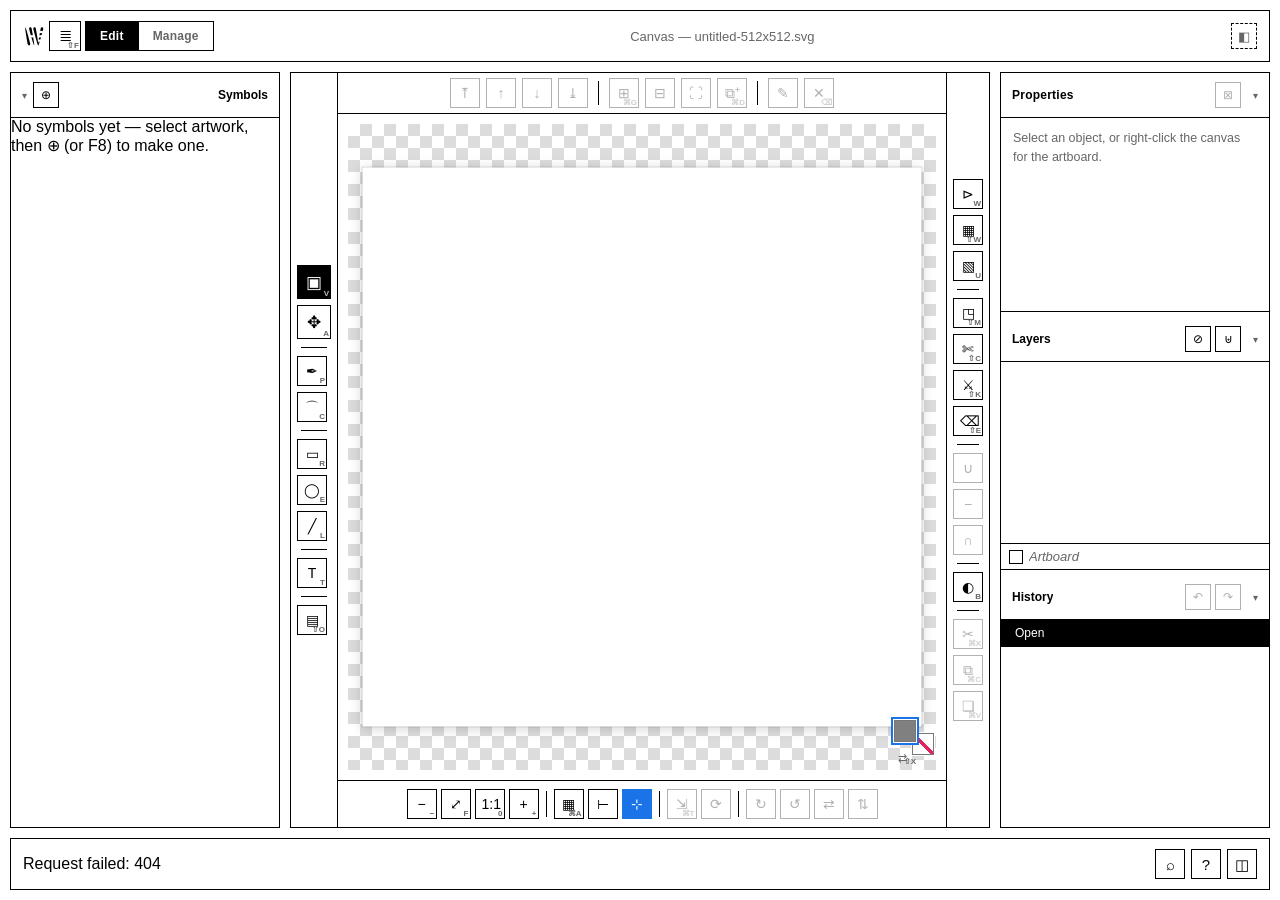
==== commit a51f703e: "D.4: gradient mesh gains draggable geometry, not just colour Each of the 4x4 grid's control points n" ====
--- a/web/index.html
+++ b/web/index.html
@@ -22,12 +22,15 @@
       // worse than having no dark theme at all. Twelve lines here buy one honest paint.
       (function () {
         try {
-          var t = localStorage.getItem("hector-vector:theme") || "light";
+          // Default is "system", not a hardcoded theme: a first-time visitor (or an embed, e.g.
+          // asuramaya.com's) should see the theme their OS/browser already asked for, not always
+          // light regardless. Once someone actually picks one, that stored choice wins forever.
+          var t = localStorage.getItem("hector-vector:theme") || "system";
           if (t === "system") t = matchMedia("(prefers-color-scheme: dark)").matches ? "dark" : "light";
           document.documentElement.setAttribute("data-theme", t);
           var hl = localStorage.getItem("hector-vector:highlight");
           if (hl) document.documentElement.style.setProperty("--accent", hl);
-        } catch (e) { /* private mode / no storage: the light theme is the default anyway */ }
+        } catch (e) { /* private mode / no storage: matchMedia above still resolves the system pref */ }
       })();
     </script>
     <title>hector-vector: free vector editor in your browser</title>
@@ -210,6 +213,7 @@
         <nav class="actionbar" role="toolbar" aria-label="Object actions">
           <button class="tool-button" data-tool="width" data-key="W" type="button" title="Width (W) — drag a stroke perpendicular to swell/pinch it (Alt = one side)">⊳</button>
           <button class="tool-button" data-tool="envelope" data-key="⇧W" type="button" title="Envelope (Shift+W) — drag any grid point to bend everything inside it">▦</button>
+          <button class="tool-button" data-tool="mesh" data-key="U" type="button" title="Gradient mesh (U) — drag any grid point to warp the colour field">▧</button>
           <span class="tool-sep" aria-hidden="true"></span>
           <button class="tool-button" data-tool="shapebuilder" data-key="⇧M" type="button" title="Shape Builder (Shift+M) — paint across overlapping selected shapes to merge regions (Alt removes)">◳</button>
           <button class="tool-button" data-tool="scissors" data-key="⇧C" type="button" title="Scissors (Shift+C) — click a path to cut it">✄</button>
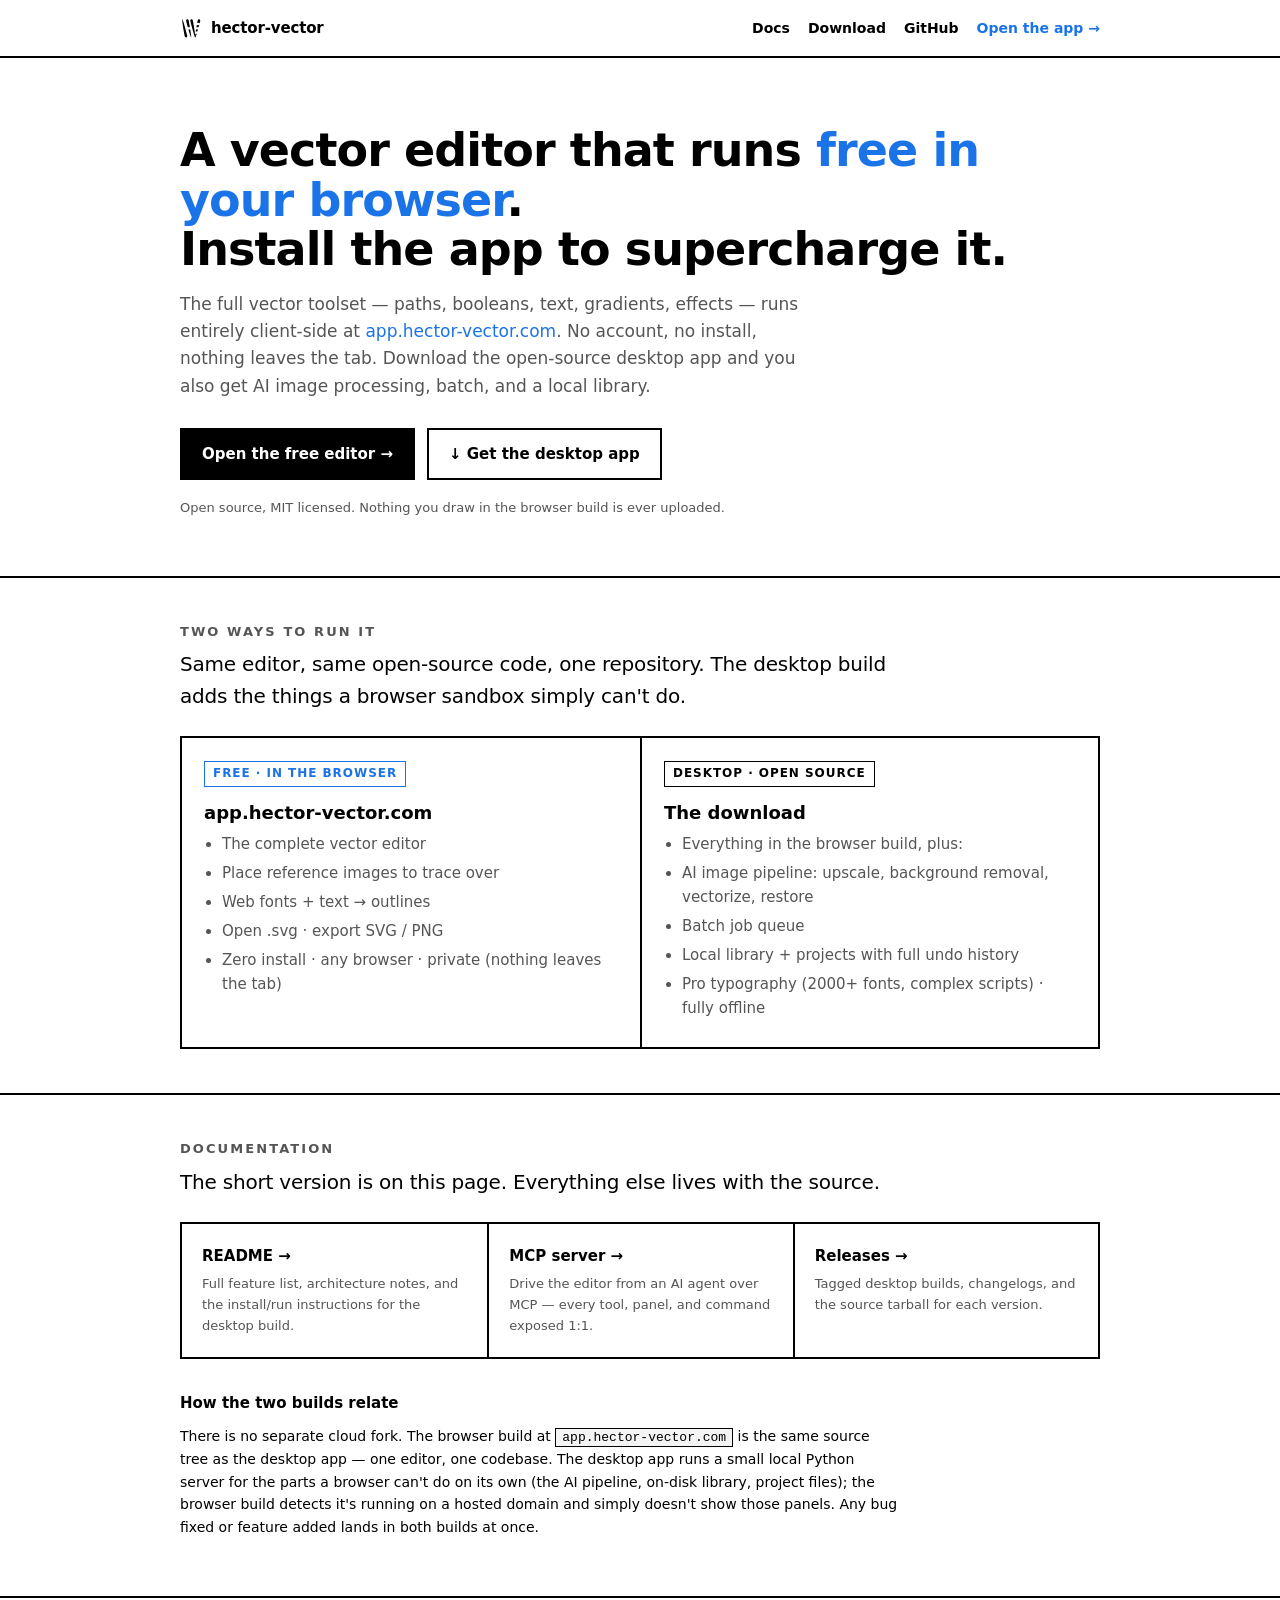
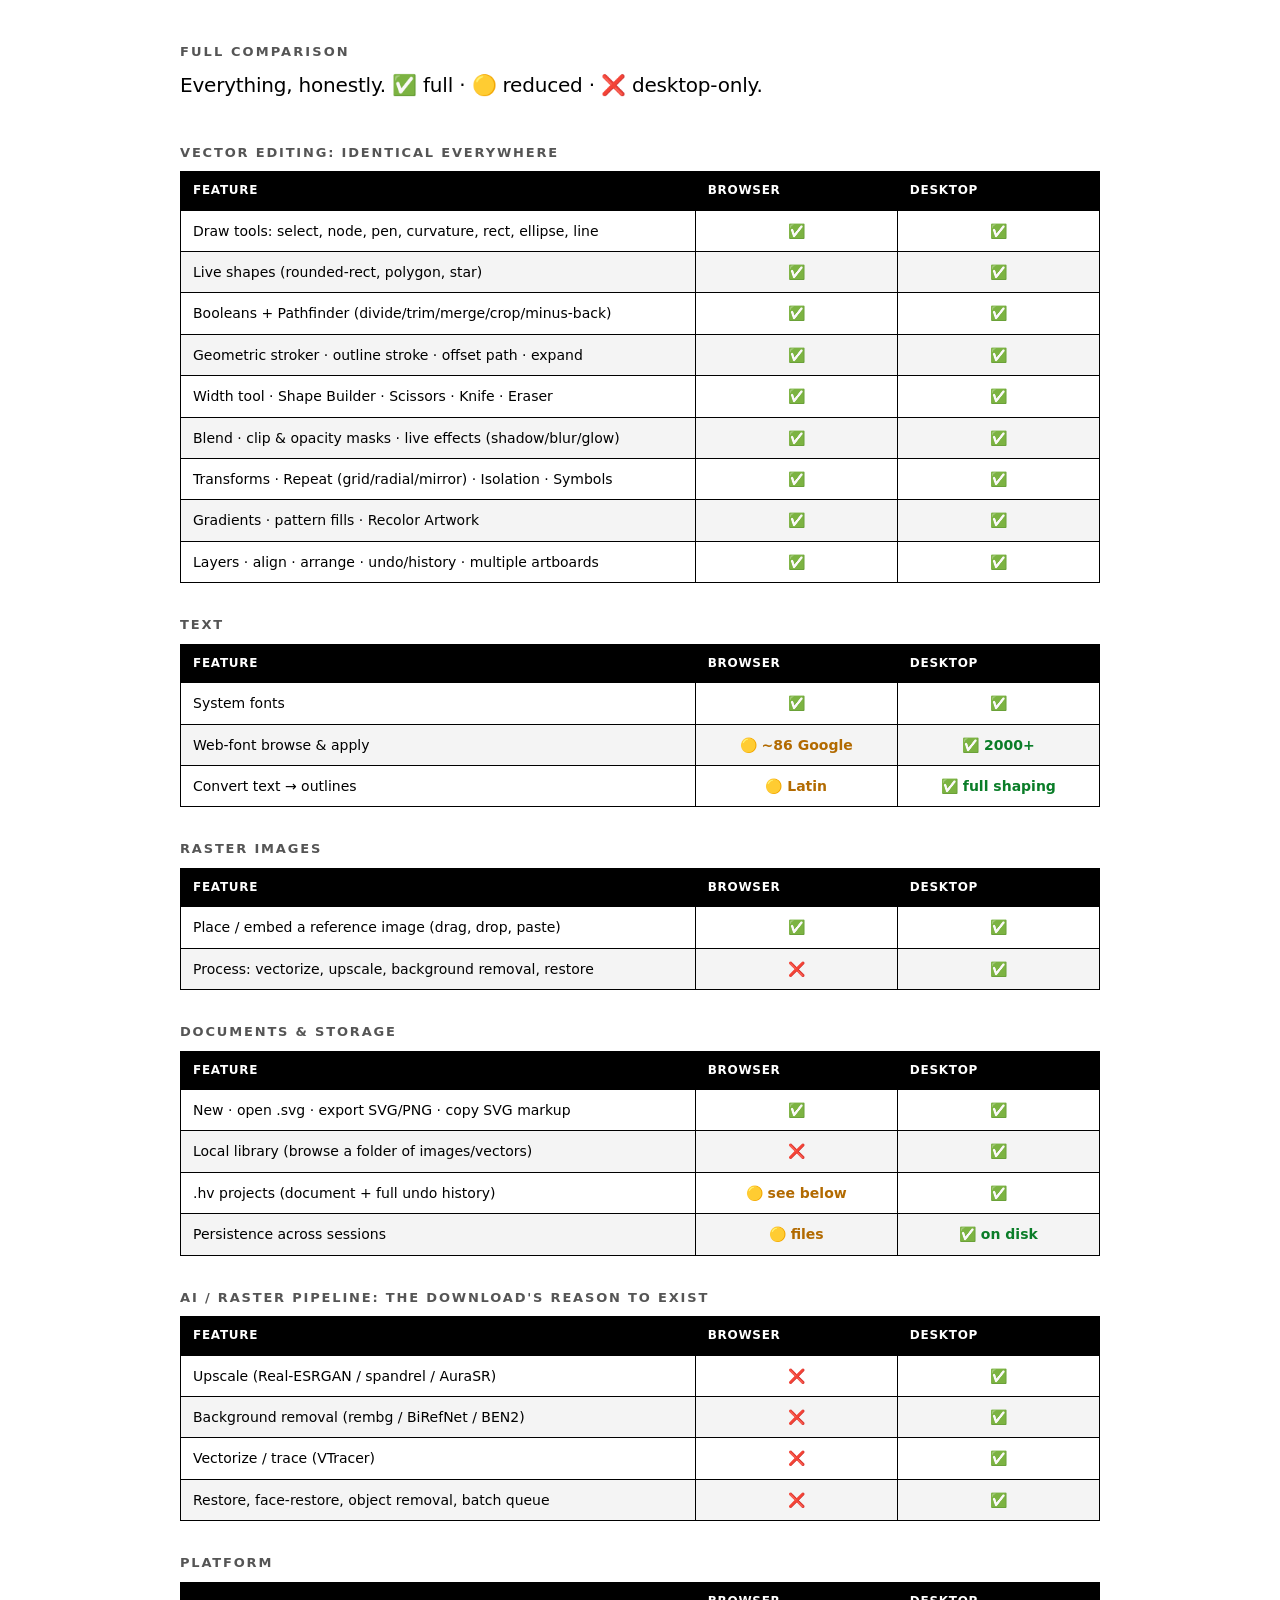
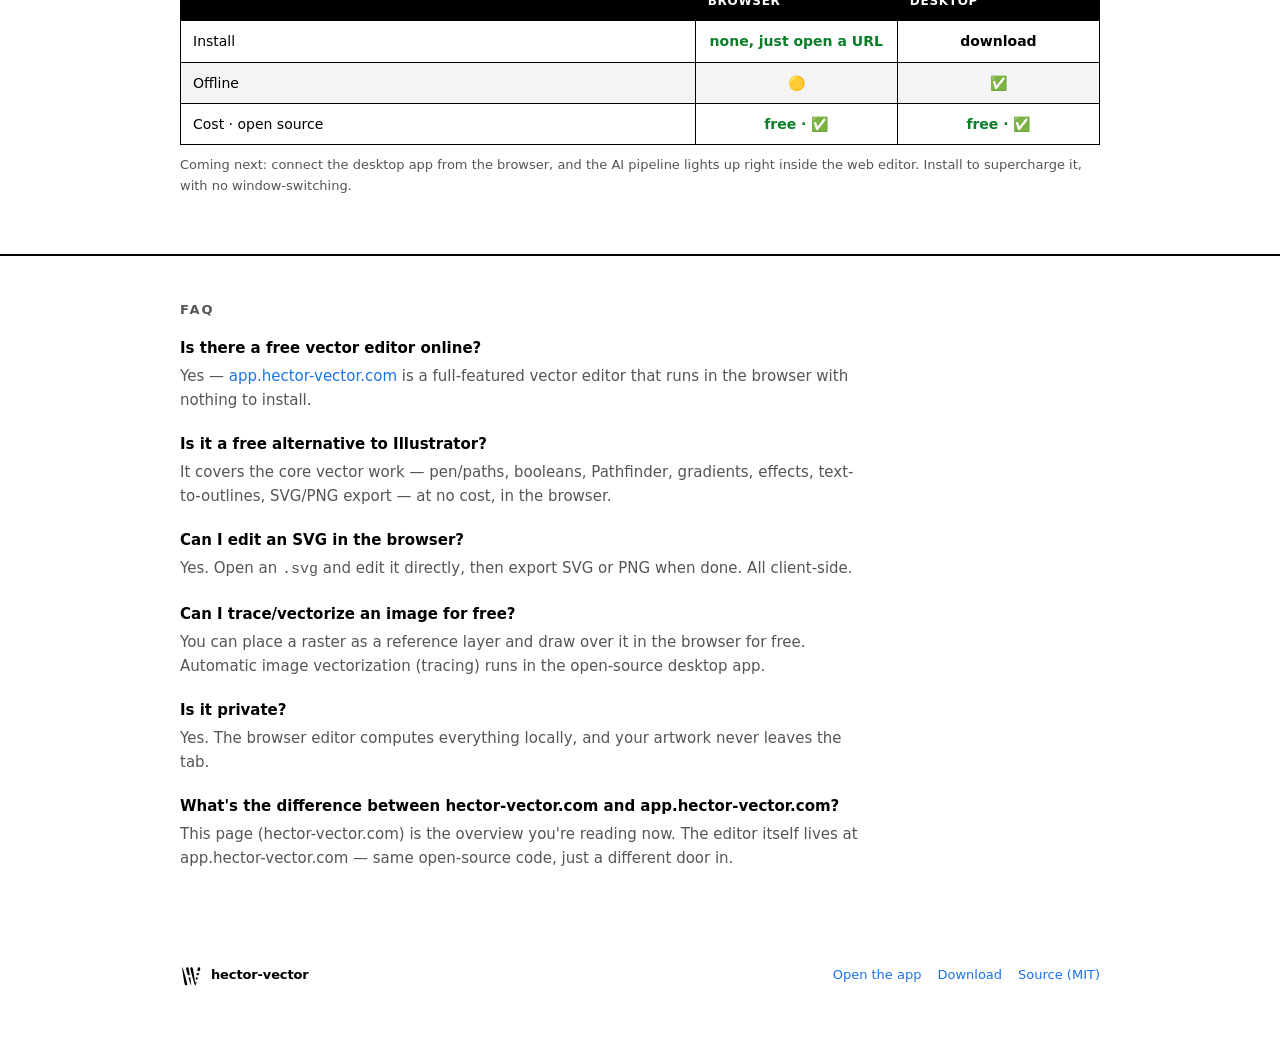
==== commit 4b1a91d8: "Split hector-vector.com into a landing page and app.hector-vector.com Operator ask: turn hector-vect" ====
--- a/web/index.html
+++ b/web/index.html
@@ -1,384 +1,295 @@
 <!doctype html>
 <html lang="en">
-  <head>
-    <meta charset="utf-8" />
-    <!-- viewport-fit=cover exposes env(safe-area-inset-*) for the notch + home indicator;
-         maximum-scale/user-scalable lock page zoom so pinching zooms the CANVAS, not the page
-         (the editor drives its own touch zoom — see src/ui/viewport.js). -->
-    <meta name="viewport" content="width=device-width, initial-scale=1, maximum-scale=1, user-scalable=no, viewport-fit=cover" />
-    <script>
-      // Deploy-target auto-detect (runs before the app module). On a Cloudflare Pages host
-      // (*.pages.dev) or the production domain, run the SERVERLESS build — pipeline / library /
-      // batch are gated behind a "download the desktop app" CTA. Local desktop (served from
-      // localhost by the Python app) stays the full app. Same file both ways, no build step.
-      // `?cloud` / `?nocloud` override for testing (handled in src/ui/env.js).
-      (function () {
-        var h = location.hostname;
-        if (/\.pages\.dev$/.test(h) || h === "hector-vector.com" || h === "www.hector-vector.com") window.__HV_CLOUD__ = true;
-      })();
-      // Theme, BEFORE first paint. src/ui/theme.js owns this properly, but it is an ES module and so
-      // cannot run until the module graph resolves — by which time the browser has already painted a
-      // white page. On a dark theme that is a full-screen white flash on every single load, which is
-      // worse than having no dark theme at all. Twelve lines here buy one honest paint.
-      (function () {
-        try {
-          // Default is "system", not a hardcoded theme: a first-time visitor (or an embed, e.g.
-          // asuramaya.com's) should see the theme their OS/browser already asked for, not always
-          // light regardless. Once someone actually picks one, that stored choice wins forever.
-          var t = localStorage.getItem("hector-vector:theme") || "system";
-          if (t === "system") t = matchMedia("(prefers-color-scheme: dark)").matches ? "dark" : "light";
-          document.documentElement.setAttribute("data-theme", t);
-          var hl = localStorage.getItem("hector-vector:highlight");
-          if (hl) document.documentElement.style.setProperty("--accent", hl);
-        } catch (e) { /* private mode / no storage: matchMedia above still resolves the system pref */ }
-      })();
-    </script>
-    <title>hector-vector: free vector editor in your browser</title>
-
-    <!-- ── Crawler / answer-engine surface ─────────────────────────────────────────────
-         Static, so Google/Bing and AI answer engines (ChatGPT, Claude, Gemini, Perplexity)
-         can state plainly WHAT this is. See also /robots.txt and /llms.txt. -->
-    <meta name="description" content="hector-vector is a free, browser-based vector editor: pen & path tools, booleans and pathfinder, gradients, live effects, text with web fonts and text-to-outlines, and SVG/PNG export. No install, nothing leaves your browser. An open-source desktop app adds AI image processing (upscale, background removal, vectorize), batch, and a local library." />
-    <meta name="keywords" content="free vector editor, online SVG editor, browser vector graphics, free Illustrator alternative, edit SVG online, vectorize image, pen tool online, open source vector editor, SVG editor no download" />
-    <meta name="author" content="hector-vector" />
-    <meta name="robots" content="index, follow, max-image-preview:large" />
-    <link rel="canonical" href="https://hector-vector.com/" />
-
-    <meta property="og:title" content="hector-vector: free vector editor in your browser" />
-    <meta property="og:description" content="A free, browser-based vector editor. Paths, booleans, gradients, effects, text-to-outlines, SVG/PNG export. No install, nothing leaves your browser. The open-source desktop app adds AI image processing and batch." />
-    <meta property="og:type" content="website" />
-    <meta property="og:site_name" content="hector-vector" />
-    <meta property="og:url" content="https://hector-vector.com/" />
-    <meta property="og:image" content="https://hector-vector.com/assets/hv_logo.svg" />
-    <meta name="twitter:card" content="summary" />
-    <meta name="twitter:title" content="hector-vector: free vector editor in your browser" />
-    <meta name="twitter:description" content="A free, browser-based vector editor. No install. The open-source desktop app adds AI image processing." />
-
-    <script type="application/ld+json">
-      {
-        "@context": "https://schema.org",
-        "@type": "SoftwareApplication",
-        "name": "hector-vector",
-        "url": "https://hector-vector.com/",
-        "description": "hector-vector is a free, browser-based vector editor: pen and path tools, booleans and pathfinder, geometric stroker, gradients, patterns, live effects, clipping/opacity masks, blend, symbols, and text with web fonts and text-to-outlines, plus SVG/PNG export. It runs entirely in the browser, with no install, and nothing leaves the tab. An open-source desktop app adds AI image processing (upscale, background removal, vectorize/trace, restoration), batch, and a local library.",
-        "applicationCategory": "DesignApplication",
-        "applicationSubCategory": "Vector Graphics Editor",
-        "operatingSystem": "Web browser (Chrome, Edge, Safari, Firefox)",
-        "browserRequirements": "Requires a modern browser with SVG and ES modules",
-        "isAccessibleForFree": true,
-        "license": "https://opensource.org/licenses/MIT",
-        "offers": { "@type": "Offer", "price": "0", "priceCurrency": "USD" },
-        "featureList": [
-          "Pen, node, curvature and shape tools for drawing vector paths",
-          "Boolean operations and Pathfinder (divide, trim, merge, crop, minus-back)",
-          "Analytic geometric stroker, outline stroke, offset path, expand",
-          "Variable-width strokes, Shape Builder, scissors, knife, eraser",
-          "Blend, clipping and opacity masks, live effects (drop shadow, blur, glow)",
-          "Gradients, tiling pattern fills, and Recolor Artwork",
-          "Text with system and web fonts, and text-to-outlines",
-          "Place raster reference images to trace over",
-          "Open SVG and export SVG or PNG, entirely client-side",
-          "Open source (MIT); desktop app adds AI upscaling, background removal and image vectorization"
-        ]
-      }
-    </script>
-
-    <link rel="manifest" href="/manifest.webmanifest" />
-    <link rel="icon" type="image/svg+xml" href="/assets/hv_logo.svg" />
-    <meta name="theme-color" content="#ffffff" />
-    <meta name="application-name" content="hector-vector" />
-    <link rel="stylesheet" href="/style.css" />
-  </head>
-  <body>
-    <!-- `booting`: the phone/landscape shells are composed by JS (ui/formfactor.js MOVES the real bars
-         into place, so every wired handler survives). That can't run until the modules parse, so the
-         browser would otherwise paint the authored DESKTOP layout first — the action bar across the
-         top, an extra strip under the canvas — and snap it into place a beat later. Hidden on touch
-         until the furniture has landed; layout.js drops the class, and the inline script below is the
-         backstop if layout.js ever fails to boot at all. -->
-    <main class="app editor booting">
-      <header class="topbar editor-bar">
-        <div class="panel-actions doc-actions-left">
-          <img class="brand-logo" src="/assets/hv_logo.svg" alt="hector-vector" title="hector-vector" />
-          <div class="menu" data-menu="file">
-            <!-- On a phone the brand logo is MOVED into this button and the glyph hides: the mark you
-                 already recognise becomes the way in, and the whole header row can go. -->
-            <button class="icon-btn menu-trigger" data-key="⇧F" type="button" aria-haspopup="true" aria-expanded="false" title="File — New / Open / Save / Export (Shift+F)"><span class="mt-glyph">≣</span></button>
-            <div class="menu-list" role="menu" hidden></div>
-          </div>
-          <!-- Layout customization lives on the frame itself now: right-click any toolbar's
-               blank space for the Layout menu (customize / profiles / reset). -->
-          <!-- Edit ⇄ Manage: two stations on one bench. Edit = the canvas workbench;
-               Manage borrows Library/Processor/Jobs into a roomy browse + batch surface. -->
-          <div class="view-swap" role="group" aria-label="View">
-            <button id="view-edit" class="view-tab active" type="button" aria-pressed="true" title="Edit — the canvas workbench">Edit</button>
-            <button id="view-manage" class="view-tab" type="button" aria-pressed="false" title="Manage — browse &amp; batch-process your library">Manage</button>
-          </div>
-          <!-- Cloud build only: the pipeline / library / batch live in the local desktop app. -->
-          <a id="get-desktop" class="get-desktop" href="/compare" title="What the desktop app unlocks — AI upscaling, background removal, tracing, batch, and your local library">⤓ Get the desktop app</a>
-        </div>
-        <!-- the canvas name + current selection live in the header (frees the stage) -->
-        <span class="doc-title" title="Current document"><span id="output-label">Canvas</span><span id="sel-label" class="doc-sel"></span></span>
-        <!-- Shelf: closed/unused panels park here as squares (click to reopen). Lives in
-             the top-right header space; empty until a panel is closed. -->
-        <div class="panel-shelf" id="panel-shelf" role="toolbar" aria-label="Shelved panels"></div>
-      </header>
-
-      <section class="editor-grid">
-        <!-- Left dock: leftmost column, empty until a panel is docked here (drag a panel's
-             header over it). Hidden from the grid when empty. -->
-        <aside class="leftdock" id="leftdock" aria-label="Left dock">
-          <div class="dock-resizer dock-resizer-l" id="leftdock-resizer" title="Drag to resize"></div>
-        </aside>
-        <!-- Phone-only quick bar. Empty in the markup on purpose: app.js MOVES the real
-             undo/redo + zoom/fit buttons in here on a phone (and back out again above 620px),
-             so every id-wired handler survives instead of being duplicated. -->
-        <nav class="mobilebar" id="mobile-top" role="toolbar" aria-label="Quick actions"></nav>
-        <nav class="toolstrip" role="toolbar" aria-label="Tools">
-          <button class="tool-button tool-primary active" data-tool="select" data-key="V" type="button" title="Select / Move (V) — drag empty space to marquee (Alt = lasso) · Ctrl+T scale · Ctrl+R rotate">▣</button>
-          <button class="tool-button tool-primary" data-tool="node" data-key="A" type="button" title="Edit points (A) — anchors &amp; handles">✥</button>
-          <span class="tool-sep" aria-hidden="true"></span>
-          <button class="tool-button" data-tool="pen" data-key="P" type="button" title="Pen — click to add points (P)">✒</button>
-          <button class="tool-button" data-tool="curvature" data-key="C" type="button" title="Curvature — click to drop auto-smooth points (C)">⌒</button>
-          <span class="tool-sep" aria-hidden="true"></span>
-          <button class="tool-button" data-tool="rect" data-key="R" type="button" title="Rectangle (R)">▭</button>
-          <button class="tool-button" data-tool="ellipse" data-key="E" type="button" title="Ellipse (E)">◯</button>
-          <button class="tool-button" data-tool="line" data-key="L" type="button" title="Line (L)">╱</button>
-          <span class="tool-sep" aria-hidden="true"></span>
-          <button class="tool-button" data-tool="text" data-key="T" type="button" title="Text (T) — click to place, type, Esc to finish">T</button>
-          <span class="tool-sep" aria-hidden="true"></span>
-          <button class="tool-button" data-tool="artboard" data-key="⇧O" type="button" title="Artboard (Shift+O) — drag on the canvas to add one, sized and placed exactly there">▤</button>
-        </nav>
-
-        <article class="stage-wrap preview-panel" data-tool="select">
-          <!-- arrange/structure controls for the selection, across the top of the canvas -->
-          <nav class="stage-toolbar" role="toolbar" aria-label="Arrange">
-            <button id="layer-front" class="tool-button" type="button" title="Bring to front (Ctrl/Cmd+Shift+])" disabled>⤒</button>
-            <button id="layer-forward" class="tool-button" type="button" title="Bring forward (Ctrl/Cmd+])" disabled>↑</button>
-            <button id="layer-backward" class="tool-button" type="button" title="Send backward (Ctrl/Cmd+[)" disabled>↓</button>
-            <button id="layer-back" class="tool-button" type="button" title="Send to back (Ctrl/Cmd+Shift+[)" disabled>⤓</button>
-            <span class="tool-vsep" aria-hidden="true"></span>
-            <button id="layer-group" class="tool-button" data-key="⌘G" type="button" title="Group (Ctrl/Cmd+G)" disabled>⊞</button>
-            <button id="layer-ungroup" class="tool-button" type="button" title="Ungroup (Ctrl/Cmd+Shift+G)" disabled>⊟</button>
-            <button class="tool-button" id="act-clip" type="button" title="Make clipping mask (Ctrl/Cmd+7) — top object clips the rest" disabled>⛶</button>
-            <button class="tool-button" id="act-duplicate" data-key="⌘D" type="button" title="Duplicate (Ctrl/Cmd+D)" disabled>⧉⁺</button>
-            <span class="tool-vsep" aria-hidden="true"></span>
-            <button id="layer-rename" class="tool-button" type="button" title="Rename selected object" disabled>✎</button>
-            <button id="layer-delete" class="tool-button" data-key="⌫" type="button" title="Delete (Del / Backspace)" disabled>✕</button>
-          </nav>
-          <div class="stage-body">
-            <div id="rulers" class="rulers" hidden aria-hidden="true">
-              <div class="ruler-corner"></div>
-              <canvas class="ruler ruler-h"></canvas>
-              <canvas class="ruler ruler-v"></canvas>
-            </div>
-            <div id="output-preview" class="preview-frame empty-frame">Import or open a vector to start.</div>
-            <!-- Fill (primary) / stroke (secondary) swatches: float in the canvas's
-                 inner bottom-right corner (so all four picture-frame bezels stay
-                 identical). Reflect the selection or the default for new shapes. -->
-            <div class="tool-swatches" id="tool-swatches">
-              <button class="swatch swatch-fill" id="swatch-fill" type="button" title="Fill — click to set the fill colour"></button>
-              <button class="swatch swatch-stroke" id="swatch-stroke" type="button" title="Stroke — click to set the stroke colour"></button>
-              <button class="swatch-swap" id="swatch-swap" data-key="⇧X" type="button" title="Swap fill / stroke (Shift+X)">⇄</button>
-              <input type="color" id="swatch-color-input" hidden />
-            </div>
-          </div>
-          <div class="panel-foot">
-            <!-- Navigation + canvas-level controls (object controls are on the side bars). -->
-            <div class="panel-actions viewport-controls">
-              <button class="tool-button" data-vp="output" data-action="zoom-out" data-key="−" type="button" title="Zoom out (-)">−</button>
-              <button class="tool-button" data-vp="output" data-action="fit" data-key="F" type="button" title="Fit to view (f)">⤢</button>
-              <button class="tool-button" data-vp="output" data-action="actual" data-key="0" type="button" title="Actual size (0)">1:1</button>
-              <button class="tool-button" data-vp="output" data-action="zoom-in" data-key="+" type="button" title="Zoom in (+)">+</button>
-              <span class="vp-sep" aria-hidden="true"></span>
-              <button id="vp-selectall" class="tool-button" data-key="⌘A" type="button" title="Select all objects (Ctrl/Cmd+A)">▦</button>
-              <button id="vp-rulers" class="tool-button" type="button" title="Rulers — show measurement rulers" aria-pressed="false">⊢</button>
-              <button id="vp-guides" class="tool-button" type="button" title="Smart guides — snap to other objects' edges &amp; centres" aria-pressed="false">⊹</button>
-              <span class="vp-sep" aria-hidden="true"></span>
-              <!-- Free transform. These were keyboard-only doors: scale was Ctrl+T and rotate had no
-                   binding AT ALL (Ctrl+R went to the rulers) — so on a phone neither existed, and on a
-                   desktop rotate never had. The handles always worked with a finger; there was simply no
-                   way in. They TOGGLE, because a phone has no Esc to get back out with. -->
-              <button class="tool-button" id="act-scale" data-key="⌘T" type="button" title="Scale — drag the box handles (Ctrl/Cmd+T)" disabled>⇲</button>
-              <button class="tool-button" id="act-rotate" type="button" title="Rotate — drag the corner handles" disabled>⟳</button>
-              <span class="vp-sep" aria-hidden="true"></span>
-              <button class="tool-button" id="act-rotate-cw" type="button" title="Rotate 90° clockwise">↻</button>
-              <button class="tool-button" id="act-rotate-ccw" type="button" title="Rotate 90° counter-clockwise">↺</button>
-              <button class="tool-button" id="act-flip-h" type="button" title="Flip horizontal">⇄</button>
-              <button class="tool-button" id="act-flip-v" type="button" title="Flip vertical">⇅</button>
-            </div>
-          </div>
-        </article>
-
-        <nav class="actionbar" role="toolbar" aria-label="Object actions">
-          <button class="tool-button" data-tool="width" data-key="W" type="button" title="Width (W) — drag a stroke perpendicular to swell/pinch it (Alt = one side)">⊳</button>
-          <button class="tool-button" data-tool="envelope" data-key="⇧W" type="button" title="Envelope (Shift+W) — drag any grid point to bend everything inside it">▦</button>
-          <button class="tool-button" data-tool="mesh" data-key="U" type="button" title="Gradient mesh (U) — drag any grid point to warp the colour field">▧</button>
-          <span class="tool-sep" aria-hidden="true"></span>
-          <button class="tool-button" data-tool="shapebuilder" data-key="⇧M" type="button" title="Shape Builder (Shift+M) — paint across overlapping selected shapes to merge regions (Alt removes)">◳</button>
-          <button class="tool-button" data-tool="scissors" data-key="⇧C" type="button" title="Scissors (Shift+C) — click a path to cut it">✄</button>
-          <button class="tool-button" data-tool="knife" data-key="⇧K" type="button" title="Knife (Shift+K) — drag across shapes to cut (Alt = straight)">⚔</button>
-          <button class="tool-button" data-tool="eraser" data-key="⇧E" type="button" title="Eraser (Shift+E) — drag over filled shapes to erase ( [ / ] resize )">⌫</button>
-          <span class="tool-sep" aria-hidden="true"></span>
-          <button class="tool-button" id="act-union" type="button" title="Unite — combine shapes" disabled>∪</button>
-          <button class="tool-button" id="act-subtract" type="button" title="Subtract front from back" disabled>−</button>
-          <button class="tool-button" id="act-intersect" type="button" title="Intersect — keep the overlap" disabled>∩</button>
-          <span class="tool-sep" aria-hidden="true"></span>
-          <button class="tool-button" data-tool="blend" data-key="B" type="button" title="Blend (B) — click two shapes, one after another, to blend between them">◐</button>
-          <span class="tool-sep" aria-hidden="true"></span>
-          <!-- Cut/Copy/Paste stay HERE, not on the arrange bar with the rest of Structure — the arrange
-               bar is selection-gated on mobile (composeShell in formfactor.js merges Scale/Rotate/
-               booleans/Duplicate into it, but deliberately leaves Cut/Copy/Paste out: Paste has to work
-               with NOTHING selected). This is the one rail that's never selection-gated on any shell, so
-               it's the only safe home for them once they're no longer allowed to be a keyboard-only menu. -->
-          <button class="tool-button" id="act-cut" data-key="⌘X" type="button" title="Cut (Ctrl/Cmd+X)" disabled>✂</button>
-          <button class="tool-button" id="act-copy" data-key="⌘C" type="button" title="Copy (Ctrl/Cmd+C)" disabled>⧉</button>
-          <button class="tool-button" id="act-paste" data-key="⌘V" type="button" title="Paste (Ctrl/Cmd+V)" disabled>❏</button>
-        </nav>
-
-        <aside class="rightdock" id="rightdock">
-          <div class="dock-resizer" id="dock-resizer" title="Drag to resize"></div>
-          <div class="rail-section history" data-section="history">
-            <div class="panel-head section-head">
-              <span class="caret" title="History — collapse / expand">▾</span><span class="sec-label">History</span><span class="sec-count" id="history-count"></span>
-              <div class="panel-actions">
-                <button id="undo-button" class="tool-button" type="button" title="Undo (Ctrl/Cmd+Z)" disabled>↶</button>
-                <button id="redo-button" class="tool-button" type="button" title="Redo (Ctrl/Cmd+Shift+Z)" disabled>↷</button>
-              </div>
-            </div>
-            <div id="history-list" class="history-list section-body"></div>
-          </div>
-          <div class="dock-vresizer" id="dock-vresizer" title="Drag to resize History / Layers"></div>
-          <div class="rail-section layers" data-section="layers">
-            <div class="panel-head section-head">
-              <span class="caret" title="Layers — collapse / expand">▾</span><span class="sec-label">Layers</span><span class="sec-count" id="layers-count"></span>
-              <div class="panel-actions">
-                <button id="layer-cleanup" class="tool-button" type="button" title="Clean up ghost layers" disabled>⊘</button>
-                <button id="layer-merge" class="tool-button" type="button" title="Merge same-colour layers" disabled>⊎</button>
-              </div>
-            </div>
-            <div id="layers-list" class="layers-list section-body"></div>
-            <div id="layers-foot" class="layers-foot"></div>
-          </div>
-          <!-- Symbols (Epic Y): a browsable library of reusable masters — click a tile to
-               place a new instance, drag it onto the canvas to place it exactly there. -->
-          <div class="rail-section symbols" data-section="symbols">
-            <div class="panel-head section-head">
-              <span class="caret" title="Symbols — collapse / expand">▾</span><span class="sec-label">Symbols</span><span class="sec-count" id="symbols-count"></span>
-              <div class="panel-actions">
-                <button id="symbols-add" class="tool-button" type="button" title="Make a symbol from the current selection (F8)">⊕</button>
-              </div>
-            </div>
-            <div id="symbols-list" class="symbols-list section-body"></div>
-          </div>
-          <!-- Library: the image gallery, now a first-class dockable panel (drag the
-               header to float/redock). Replaces the gallery trapped in the Process view —
-               first step of dissolving Q into composable panels. -->
-          <div class="rail-section library" data-section="library">
-            <div class="panel-head section-head">
-              <span class="caret" title="Library — collapse / expand">▾</span><span class="sec-label">Library</span><span class="sec-count" id="library-count"></span>
-              <div class="panel-actions">
-                <button id="library-add" class="tool-button" type="button" title="Add images to the library">⊕</button>
-              </div>
-            </div>
-            <div id="library-list" class="library-list section-body"></div>
-            <!-- Chin: filter (≈2/3) + C/R/V source toggle (canvas / raster / vector). -->
-            <div id="library-chin" class="library-chin">
-              <div class="lib-sort" role="group" aria-label="Sort">
-                <button class="lib-sort-dir" data-dir="asc" type="button" title="Sort ascending">↑</button>
-                <button class="lib-sort-dir" data-dir="desc" type="button" title="Sort descending">↓</button>
-                <button id="library-sortkey" class="lib-sort-key" type="button" title="Sort by — click to change (Name / Date)">N</button>
-              </div>
-              <input id="library-filter" class="modal-search library-filter" type="search" placeholder="Filter…" />
-              <div class="lib-mode-btns" role="group" aria-label="Library source">
-                <button class="lib-mode" data-mode="canvas" type="button" title="Canvas — saved .hv projects">C</button>
-                <button class="lib-mode" data-mode="raster" type="button" title="Raster — input images">R</button>
-                <button class="lib-mode" data-mode="vector" type="button" title="Vector — output vectors">V</button>
-              </div>
-            </div>
-          </div>
-          <!-- Processor: the image→vector pipeline as a vertical flow rail (Upscale →
-               Remove BG → Vectorize) — toggle/reorder stages, expand for settings,
-               live-preview the selected raster, Run. Lifts the pipeline out of the
-               cramped raster Properties panel into its own composable dock. -->
-          <div class="rail-section processor" data-section="processor">
-            <div class="panel-head section-head">
-              <span class="caret" title="Processor — collapse / expand">▾</span><span class="sec-label">Processor</span><span class="sec-count" id="processor-out"></span>
-              <div class="panel-actions">
-                <button id="processor-run" class="tool-button" type="button" title="Run the pipeline → canvas" disabled>▸</button>
-              </div>
-            </div>
-            <div id="processor-body" class="processor-body section-body"></div>
-            <!-- Chin: the Run action (+ a Load-to-preview affordance), pinned below the
-                 scrolling stage list — the standard panel chin (ink top-border). -->
-            <div id="processor-chin" class="processor-chin"></div>
-          </div>
-          <!-- Jobs: the batch queue, now a dockable panel so it's visible in the Edit
-               view alongside the canvas (step toward dissolving the Process view). -->
-          <div class="rail-section jobs" data-section="jobs">
-            <div class="panel-head section-head">
-              <span class="caret" title="Jobs — collapse / expand">▾</span><span class="sec-label">Jobs</span><span class="sec-count" id="jobs-count"></span>
-              <div class="panel-actions">
-                <button id="jobs-cancel-all" class="tool-button" type="button" title="Cancel all queued jobs" disabled>⊗</button>
-                <button id="jobs-clear" class="tool-button" type="button" title="Clear finished jobs" disabled>⌦</button>
-              </div>
-            </div>
-            <div id="jobs-list" class="jobs-list section-body"></div>
-          </div>
-        </aside>
-      </section>
-
-      <!-- Mobile only (shown by CSS on coarse-pointer / narrow screens): floats over the
-           canvas to slide the right dock up as a bottom sheet; the scrim dismisses it. -->
-      <button id="mobile-panels" class="mobile-fab" type="button" aria-label="Panels" aria-expanded="false" title="Panels — Properties, Colour, Layers, History"><img class="brand-logo" src="/assets/hv_logo.svg" alt="" aria-hidden="true" /></button>
-      <div id="mobile-scrim" class="mobile-scrim" aria-hidden="true"></div>
-
-      <!-- The standalone Process view was dissolved into dock panels: Library (pick an
-           image) → Processor (compose + run the pipeline) → Jobs (watch). -->
-
-      <!-- Manage screen: the A-side of the Edit/Manage swap. Empty until you switch to it —
-           manage.js borrows the Library / Processor / Jobs sections out of the right dock and
-           reparents them here for a roomy browse + batch-process surface, then hands them back
-           on return to Edit. Hidden via CSS (.app:not(.manage) .manage-grid { display:none }). -->
-      <section class="manage-grid" aria-label="Manage — browse &amp; batch-process"></section>
-
-      <!-- Hidden file inputs: Add images (raster import) + File ▸ Open from file (svg). -->
-      <input id="file-input" type="file" accept="image/*" multiple hidden />
-      <input id="open-file-input" type="file" accept=".svg,image/svg+xml" hidden />
-
-      <footer class="status-bar">
-        <div id="status-text">Ready.</div>
-        <div id="status-progress" class="status-progress" hidden>
-          <div class="status-progress-track"><div id="status-progress-bar" class="status-progress-bar"></div></div>
-          <span id="status-progress-label" class="status-progress-label"></span>
-        </div>
-        <div class="status-tools" role="toolbar" aria-label="View">
-          <button id="palette-button" class="bar-btn" type="button" title="Find a command (Ctrl+K) — type what you want to do">⌕</button>
-          <button id="shortcut-button" class="bar-btn" type="button" title="Help">?</button>
-          <button id="rail-toggle" class="bar-btn" type="button" title="Hide side panels">◫</button>
-        </div>
-      </footer>
-    </main>
-
-    <div id="modal-root" class="modal-root" hidden>
-      <div class="modal-backdrop" data-modal-close></div>
-      <div class="modal-window">
-        <header class="panel-head">
-          <span id="modal-title">Browse</span>
-          <div class="panel-actions">
-            <input id="modal-search" class="modal-search" type="search" placeholder="Filter…" hidden />
-            <button class="ghost-button" type="button" data-modal-close>Close</button>
-          </div>
-        </header>
-        <div id="modal-body" class="modal-body"></div>
+<head>
+  <meta charset="utf-8" />
+  <meta name="viewport" content="width=device-width, initial-scale=1" />
+  <title>hector-vector — a free vector editor, browser or desktop</title>
+  <meta name="description" content="hector-vector is an open-source vector editor. The full toolset (paths, booleans, text, gradients, effects) runs free at app.hector-vector.com, no install. The desktop app adds AI image processing, batch, and a local library." />
+  <meta name="keywords" content="free vector editor, online SVG editor, browser vector graphics, free Illustrator alternative, edit SVG online, vectorize image, pen tool online, open source vector editor" />
+  <meta name="robots" content="index, follow, max-image-preview:large" />
+  <link rel="canonical" href="https://hector-vector.com/" />
+  <link rel="icon" type="image/svg+xml" href="/assets/hv_logo.svg" />
+
+  <meta property="og:title" content="hector-vector — a free vector editor, browser or desktop" />
+  <meta property="og:description" content="The full vector toolset runs free at app.hector-vector.com, no install. The open-source desktop app adds AI image processing, batch, and a local library." />
+  <meta property="og:type" content="website" />
+  <meta property="og:site_name" content="hector-vector" />
+  <meta property="og:url" content="https://hector-vector.com/" />
+  <meta property="og:image" content="https://hector-vector.com/assets/hv_logo.svg" />
+  <meta name="twitter:card" content="summary" />
+  <meta name="twitter:title" content="hector-vector — a free vector editor, browser or desktop" />
+  <meta name="twitter:description" content="The full vector toolset runs free in the browser, no install. The desktop app adds AI image processing and batch." />
+
+  <script type="application/ld+json">
+    {
+      "@context": "https://schema.org",
+      "@type": "SoftwareApplication",
+      "name": "hector-vector",
+      "url": "https://hector-vector.com/",
+      "description": "hector-vector is an open-source vector editor: pen and path tools, booleans and pathfinder, geometric stroker, gradients, patterns, live effects, clipping/opacity masks, blend, symbols, and text with web fonts and text-to-outlines, plus SVG/PNG export. The browser build at app.hector-vector.com runs entirely client-side, no install. The open-source desktop app adds AI image processing (upscale, background removal, vectorize/trace, restoration), batch, and a local library.",
+      "applicationCategory": "DesignApplication",
+      "applicationSubCategory": "Vector Graphics Editor",
+      "operatingSystem": "Web browser (Chrome, Edge, Safari, Firefox); Linux, macOS, Windows (WSL) for the desktop build",
+      "isAccessibleForFree": true,
+      "license": "https://opensource.org/licenses/MIT",
+      "offers": { "@type": "Offer", "price": "0", "priceCurrency": "USD" }
+    }
+  </script>
+
+  <style>
+    :root { --ink:#000; --bg:#fff; --label:#555; --accent:#1b73e8; --hair:#000; --faint:#f4f4f4; }
+    * { box-sizing: border-box; }
+    html { -webkit-text-size-adjust: 100%; scroll-behavior: smooth; }
+    body { margin:0; background:var(--bg); color:var(--ink);
+      font: 15px/1.6 -apple-system, BlinkMacSystemFont, "Segoe UI", system-ui, sans-serif; }
+    a { color: var(--accent); text-decoration: none; }
+    a:hover { text-decoration: underline; }
+    .wrap { max-width: 960px; margin: 0 auto; padding: 0 20px; }
+
+    header.nav { border-bottom: 2px solid var(--hair); position: sticky; top: 0; background: var(--bg); z-index: 10; }
+    .nav .wrap { display:flex; align-items:center; gap:18px; height:56px; }
+    .brand { display:flex; align-items:center; gap:9px; font-weight:700; letter-spacing:-.01em; color:var(--ink); }
+    .brand img { width:22px; height:22px; }
+    .nav .spacer { flex:1; }
+    .nav a.navlink { color:var(--ink); font-weight:600; font-size:14px; }
+    .nav a.navlink.cta { color: var(--accent); }
+
+    .hero { padding: 68px 0 44px; border-bottom: 2px solid var(--hair); }
+    .hero h1 { font-size: clamp(28px, 5vw, 46px); line-height:1.08; letter-spacing:-.02em; margin:0 0 16px; }
+    .hero h1 .accent { color: var(--accent); }
+    .hero p.sub { font-size: 17px; color: var(--label); max-width: 640px; margin: 0 0 28px; }
+    .cta-row { display:flex; flex-wrap:wrap; gap:12px; }
+    .btn { display:inline-flex; align-items:center; gap:8px; padding:12px 20px; border:2px solid var(--ink);
+      font-weight:700; font-size:15px; cursor:pointer; background:var(--bg); color:var(--ink); }
+    .btn.primary { background:var(--ink); color:var(--bg); }
+    .btn.primary:hover { background:var(--accent); border-color:var(--accent); text-decoration:none; color:var(--bg); }
+    .btn:hover { text-decoration:none; border-color:var(--accent); color:var(--accent); }
+    .hero-meta { margin-top: 18px; font-size: 13px; color: var(--label); }
+
+    section { padding: 44px 0; border-bottom: 2px solid var(--hair); }
+    h2.eyebrow { font-size: 13px; text-transform: uppercase; letter-spacing:.16em; color:var(--label); font-weight:700; margin:0 0 6px; }
+    .lead { font-size: 20px; letter-spacing:-.01em; margin: 0 0 24px; max-width: 720px; }
+
+    .cols { display:grid; grid-template-columns:1fr 1fr; gap:0; border:2px solid var(--hair); }
+    .cols .col { padding:22px; }
+    .cols .col + .col { border-left:2px solid var(--hair); }
+    .cols h3 { margin:0 0 4px; font-size:18px; }
+    .cols .tag { font-size:12px; font-weight:700; text-transform:uppercase; letter-spacing:.08em; padding:2px 8px; border:1.5px solid var(--ink); display:inline-block; margin-bottom:12px; }
+    .cols .tag.free { color:var(--accent); border-color:var(--accent); }
+    .cols ul { margin:0; padding-left:18px; color:var(--label); }
+    .cols ul li { margin:5px 0; }
+
+    table.matrix { width:100%; border-collapse:collapse; margin-top:14px; font-size:14px; }
+    table.matrix caption { text-align:left; font-size:13px; text-transform:uppercase; letter-spacing:.14em; color:var(--label); font-weight:700; padding:18px 0 8px; }
+    table.matrix th, table.matrix td { border:1px solid var(--hair); padding:9px 12px; text-align:left; vertical-align:top; }
+    table.matrix thead th { background:var(--ink); color:var(--bg); font-size:12px; text-transform:uppercase; letter-spacing:.06em; }
+    table.matrix th.feat { width:56%; }
+    table.matrix td.c { text-align:center; width:22%; white-space:nowrap; font-weight:700; }
+    .yes { color:#0a7d28; } .no { color:#b3093c; } .part { color:#b26a00; }
+    table.matrix tr:nth-child(even) td { background:var(--faint); }
+    .note { font-size:13px; color:var(--label); margin-top:10px; }
+
+    .docs-grid { display:grid; grid-template-columns: repeat(3, 1fr); gap:0; border:2px solid var(--hair); }
+    .docs-grid > a { display:block; padding:20px; color:var(--ink); }
+    .docs-grid > a:hover { background:var(--faint); text-decoration:none; }
+    .docs-grid > a + a { border-left:2px solid var(--hair); }
+    .docs-grid h3 { margin:0 0 6px; font-size:15px; }
+    .docs-grid p { margin:0; font-size:13px; color:var(--label); }
+
+    .faq dt { font-weight:700; font-size:15px; margin: 20px 0 4px; }
+    .faq dt:first-child { margin-top:0; }
+    .faq dd { margin:0; color:var(--label); max-width:680px; }
+
+    .arch p { max-width: 720px; }
+    .arch code { background:var(--faint); border:1px solid var(--hair); padding:1px 6px; font-size:13px;
+      font-family: ui-monospace, SFMono-Regular, Menlo, Consolas, monospace; }
+
+    footer { padding: 36px 0 64px; }
+    footer .wrap { display:flex; flex-wrap:wrap; gap:16px; align-items:center; color:var(--label); font-size:13px; }
+    footer .spacer { flex:1; }
+
+    @media (max-width: 640px) {
+      .cols { grid-template-columns:1fr; }
+      .cols .col + .col { border-left:0; border-top:2px solid var(--hair); }
+      .docs-grid { grid-template-columns:1fr; }
+      .docs-grid > a + a { border-left:0; border-top:2px solid var(--hair); }
+      table.matrix th.feat { width:auto; }
+    }
+  </style>
+</head>
+<body>
+  <header class="nav">
+    <div class="wrap">
+      <a class="brand" href="/"><img src="/assets/hv_logo.svg" alt="" /> hector-vector</a>
+      <span class="spacer"></span>
+      <a class="navlink" href="#docs">Docs</a>
+      <a class="navlink" href="/download">Download</a>
+      <a class="navlink" href="https://github.com/asuramaya/hector-vector" target="_blank" rel="noopener">GitHub</a>
+      <a class="navlink cta" href="https://app.hector-vector.com/">Open the app →</a>
+    </div>
+  </header>
+
+  <div class="hero"><div class="wrap">
+    <h1>A vector editor that runs <span class="accent">free in your browser</span>.<br />Install the app to supercharge it.</h1>
+    <p class="sub">The full vector toolset — paths, booleans, text, gradients, effects — runs entirely client-side at <a href="https://app.hector-vector.com/">app.hector-vector.com</a>. No account, no install, nothing leaves the tab. Download the open-source desktop app and you also get AI image processing, batch, and a local library.</p>
+    <div class="cta-row">
+      <a class="btn primary" href="https://app.hector-vector.com/">Open the free editor →</a>
+      <a class="btn" href="/download">↓ Get the desktop app</a>
+    </div>
+    <p class="hero-meta">Open source, MIT licensed. Nothing you draw in the browser build is ever uploaded.</p>
+  </div></div>
+
+  <section><div class="wrap">
+    <h2 class="eyebrow">Two ways to run it</h2>
+    <p class="lead">Same editor, same open-source code, one repository. The desktop build adds the things a browser sandbox simply can't do.</p>
+    <div class="cols">
+      <div class="col">
+        <span class="tag free">Free · in the browser</span>
+        <h3>app.hector-vector.com</h3>
+        <ul>
+          <li>The complete vector editor</li>
+          <li>Place reference images to trace over</li>
+          <li>Web fonts + text&nbsp;→&nbsp;outlines</li>
+          <li>Open .svg · export SVG&nbsp;/&nbsp;PNG</li>
+          <li>Zero install · any browser · private (nothing leaves the tab)</li>
+        </ul>
       </div>
-    </div>
-
-    <script type="module" src="/src/app.js"></script>
-    <!-- Backstop for `booting` (see <main>). layout.js drops the class the moment the shell is
-         composed; if it ever throws before that — a module that fails to parse, a bad deploy — this
-         guarantees the user sees a broken app rather than a blank white screen. Never let a cosmetic
-         guard become the thing that hides a real failure. -->
-    <script>setTimeout(function () { var a = document.querySelector("main.app"); if (a) a.classList.remove("booting"); }, 2500);</script>
-  </body>
+      <div class="col">
+        <span class="tag">Desktop · open source</span>
+        <h3>The download</h3>
+        <ul>
+          <li>Everything in the browser build, plus:</li>
+          <li>AI image pipeline: upscale, background removal, vectorize, restore</li>
+          <li>Batch job queue</li>
+          <li>Local library + projects with full undo history</li>
+          <li>Pro typography (2000+ fonts, complex scripts) · fully offline</li>
+        </ul>
+      </div>
+    </div>
+  </div></section>
+
+  <section id="docs"><div class="wrap">
+    <h2 class="eyebrow">Documentation</h2>
+    <p class="lead">The short version is on this page. Everything else lives with the source.</p>
+    <div class="docs-grid">
+      <a href="https://github.com/asuramaya/hector-vector#readme" target="_blank" rel="noopener">
+        <h3>README →</h3>
+        <p>Full feature list, architecture notes, and the install/run instructions for the desktop build.</p>
+      </a>
+      <a href="https://github.com/asuramaya/hector-vector/blob/main/docs/mcp-server.md" target="_blank" rel="noopener">
+        <h3>MCP server →</h3>
+        <p>Drive the editor from an AI agent over MCP — every tool, panel, and command exposed 1:1.</p>
+      </a>
+      <a href="https://github.com/asuramaya/hector-vector/releases" target="_blank" rel="noopener">
+        <h3>Releases →</h3>
+        <p>Tagged desktop builds, changelogs, and the source tarball for each version.</p>
+      </a>
+    </div>
+
+    <div class="arch" style="margin-top:32px;">
+      <h3 style="margin:0 0 8px; font-size:15px;">How the two builds relate</h3>
+      <p class="note" style="font-size:14px; color:var(--ink);">There is no separate cloud fork. The browser build at <code>app.hector-vector.com</code> is the same source tree as the desktop app — one editor, one codebase. The desktop app runs a small local Python server for the parts a browser can't do on its own (the AI pipeline, on-disk library, project files); the browser build detects it's running on a hosted domain and simply doesn't show those panels. Any bug fixed or feature added lands in both builds at once.</p>
+    </div>
+  </div></section>
+
+  <section id="compare"><div class="wrap">
+    <h2 class="eyebrow">Full comparison</h2>
+    <p class="lead">Everything, honestly. <span class="yes">✅</span> full · <span class="part">🟡</span> reduced · <span class="no">❌</span> desktop-only.</p>
+
+    <table class="matrix">
+      <caption>Vector editing: identical everywhere</caption>
+      <thead><tr><th class="feat">Feature</th><th class="c">Browser</th><th class="c">Desktop</th></tr></thead>
+      <tbody>
+        <tr><td>Draw tools: select, node, pen, curvature, rect, ellipse, line</td><td class="c yes">✅</td><td class="c yes">✅</td></tr>
+        <tr><td>Live shapes (rounded-rect, polygon, star)</td><td class="c yes">✅</td><td class="c yes">✅</td></tr>
+        <tr><td>Booleans + Pathfinder (divide/trim/merge/crop/minus-back)</td><td class="c yes">✅</td><td class="c yes">✅</td></tr>
+        <tr><td>Geometric stroker · outline stroke · offset path · expand</td><td class="c yes">✅</td><td class="c yes">✅</td></tr>
+        <tr><td>Width tool · Shape Builder · Scissors · Knife · Eraser</td><td class="c yes">✅</td><td class="c yes">✅</td></tr>
+        <tr><td>Blend · clip &amp; opacity masks · live effects (shadow/blur/glow)</td><td class="c yes">✅</td><td class="c yes">✅</td></tr>
+        <tr><td>Transforms · Repeat (grid/radial/mirror) · Isolation · Symbols</td><td class="c yes">✅</td><td class="c yes">✅</td></tr>
+        <tr><td>Gradients · pattern fills · Recolor Artwork</td><td class="c yes">✅</td><td class="c yes">✅</td></tr>
+        <tr><td>Layers · align · arrange · undo/history · multiple artboards</td><td class="c yes">✅</td><td class="c yes">✅</td></tr>
+      </tbody>
+    </table>
+
+    <table class="matrix">
+      <caption>Text</caption>
+      <thead><tr><th class="feat">Feature</th><th class="c">Browser</th><th class="c">Desktop</th></tr></thead>
+      <tbody>
+        <tr><td>System fonts</td><td class="c yes">✅</td><td class="c yes">✅</td></tr>
+        <tr><td>Web-font browse &amp; apply</td><td class="c part">🟡 ~86 Google</td><td class="c yes">✅ 2000+</td></tr>
+        <tr><td>Convert text → outlines</td><td class="c part">🟡 Latin</td><td class="c yes">✅ full shaping</td></tr>
+      </tbody>
+    </table>
+
+    <table class="matrix">
+      <caption>Raster images</caption>
+      <thead><tr><th class="feat">Feature</th><th class="c">Browser</th><th class="c">Desktop</th></tr></thead>
+      <tbody>
+        <tr><td>Place / embed a reference image (drag, drop, paste)</td><td class="c yes">✅</td><td class="c yes">✅</td></tr>
+        <tr><td>Process: vectorize, upscale, background removal, restore</td><td class="c no">❌</td><td class="c yes">✅</td></tr>
+      </tbody>
+    </table>
+
+    <table class="matrix">
+      <caption>Documents &amp; storage</caption>
+      <thead><tr><th class="feat">Feature</th><th class="c">Browser</th><th class="c">Desktop</th></tr></thead>
+      <tbody>
+        <tr><td>New · open .svg · export SVG/PNG · copy SVG markup</td><td class="c yes">✅</td><td class="c yes">✅</td></tr>
+        <tr><td>Local library (browse a folder of images/vectors)</td><td class="c no">❌</td><td class="c yes">✅</td></tr>
+        <tr><td>.hv projects (document + full undo history)</td><td class="c part">🟡 see below</td><td class="c yes">✅</td></tr>
+        <tr><td>Persistence across sessions</td><td class="c part">🟡 files</td><td class="c yes">✅ on disk</td></tr>
+      </tbody>
+    </table>
+
+    <table class="matrix">
+      <caption>AI / raster pipeline: the download's reason to exist</caption>
+      <thead><tr><th class="feat">Feature</th><th class="c">Browser</th><th class="c">Desktop</th></tr></thead>
+      <tbody>
+        <tr><td>Upscale (Real-ESRGAN / spandrel / AuraSR)</td><td class="c no">❌</td><td class="c yes">✅</td></tr>
+        <tr><td>Background removal (rembg / BiRefNet / BEN2)</td><td class="c no">❌</td><td class="c yes">✅</td></tr>
+        <tr><td>Vectorize / trace (VTracer)</td><td class="c no">❌</td><td class="c yes">✅</td></tr>
+        <tr><td>Restore, face-restore, object removal, batch queue</td><td class="c no">❌</td><td class="c yes">✅</td></tr>
+      </tbody>
+    </table>
+
+    <table class="matrix">
+      <caption>Platform</caption>
+      <thead><tr><th class="feat"></th><th class="c">Browser</th><th class="c">Desktop</th></tr></thead>
+      <tbody>
+        <tr><td>Install</td><td class="c yes">none, just open a URL</td><td class="c">download</td></tr>
+        <tr><td>Offline</td><td class="c part">🟡</td><td class="c yes">✅</td></tr>
+        <tr><td>Cost · open source</td><td class="c yes">free · ✅</td><td class="c yes">free · ✅</td></tr>
+      </tbody>
+    </table>
+
+    <p class="note">Coming next: connect the desktop app from the browser, and the AI pipeline lights up right inside the web editor. Install to supercharge it, with no window-switching.</p>
+  </div></section>
+
+  <section style="border-bottom:0;"><div class="wrap">
+    <h2 class="eyebrow">FAQ</h2>
+    <dl class="faq">
+      <dt>Is there a free vector editor online?</dt>
+      <dd>Yes — <a href="https://app.hector-vector.com/">app.hector-vector.com</a> is a full-featured vector editor that runs in the browser with nothing to install.</dd>
+      <dt>Is it a free alternative to Illustrator?</dt>
+      <dd>It covers the core vector work — pen/paths, booleans, Pathfinder, gradients, effects, text-to-outlines, SVG/PNG export — at no cost, in the browser.</dd>
+      <dt>Can I edit an SVG in the browser?</dt>
+      <dd>Yes. Open an <code>.svg</code> and edit it directly, then export SVG or PNG when done. All client-side.</dd>
+      <dt>Can I trace/vectorize an image for free?</dt>
+      <dd>You can place a raster as a reference layer and draw over it in the browser for free. Automatic image vectorization (tracing) runs in the open-source desktop app.</dd>
+      <dt>Is it private?</dt>
+      <dd>Yes. The browser editor computes everything locally, and your artwork never leaves the tab.</dd>
+      <dt>What's the difference between hector-vector.com and app.hector-vector.com?</dt>
+      <dd>This page (hector-vector.com) is the overview you're reading now. The editor itself lives at app.hector-vector.com — same open-source code, just a different door in.</dd>
+    </dl>
+  </div></section>
+
+  <footer><div class="wrap">
+    <a class="brand" href="/"><img src="/assets/hv_logo.svg" alt="" /> hector-vector</a>
+    <span class="spacer"></span>
+    <a href="https://app.hector-vector.com/">Open the app</a>
+    <a href="/download">Download</a>
+    <a href="https://github.com/asuramaya/hector-vector" target="_blank" rel="noopener">Source (MIT)</a>
+  </div></footer>
+</body>
 </html>
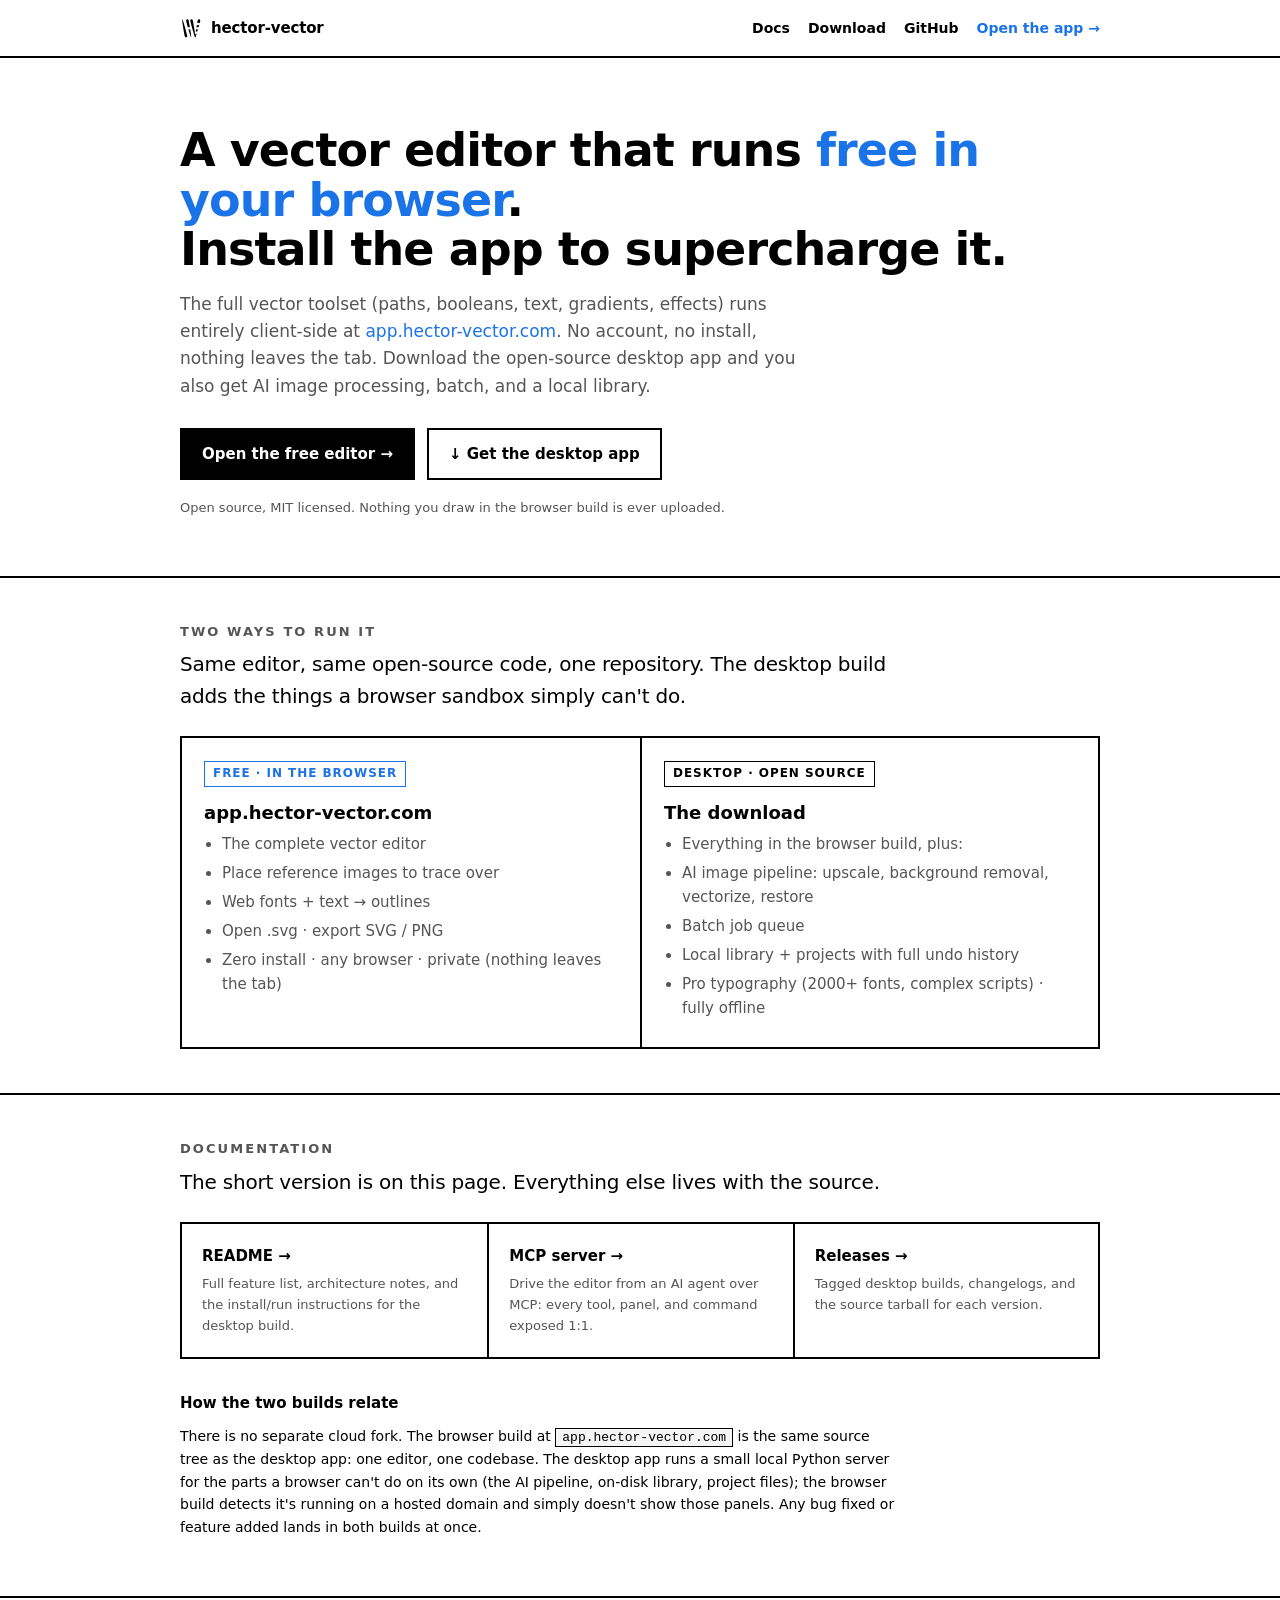
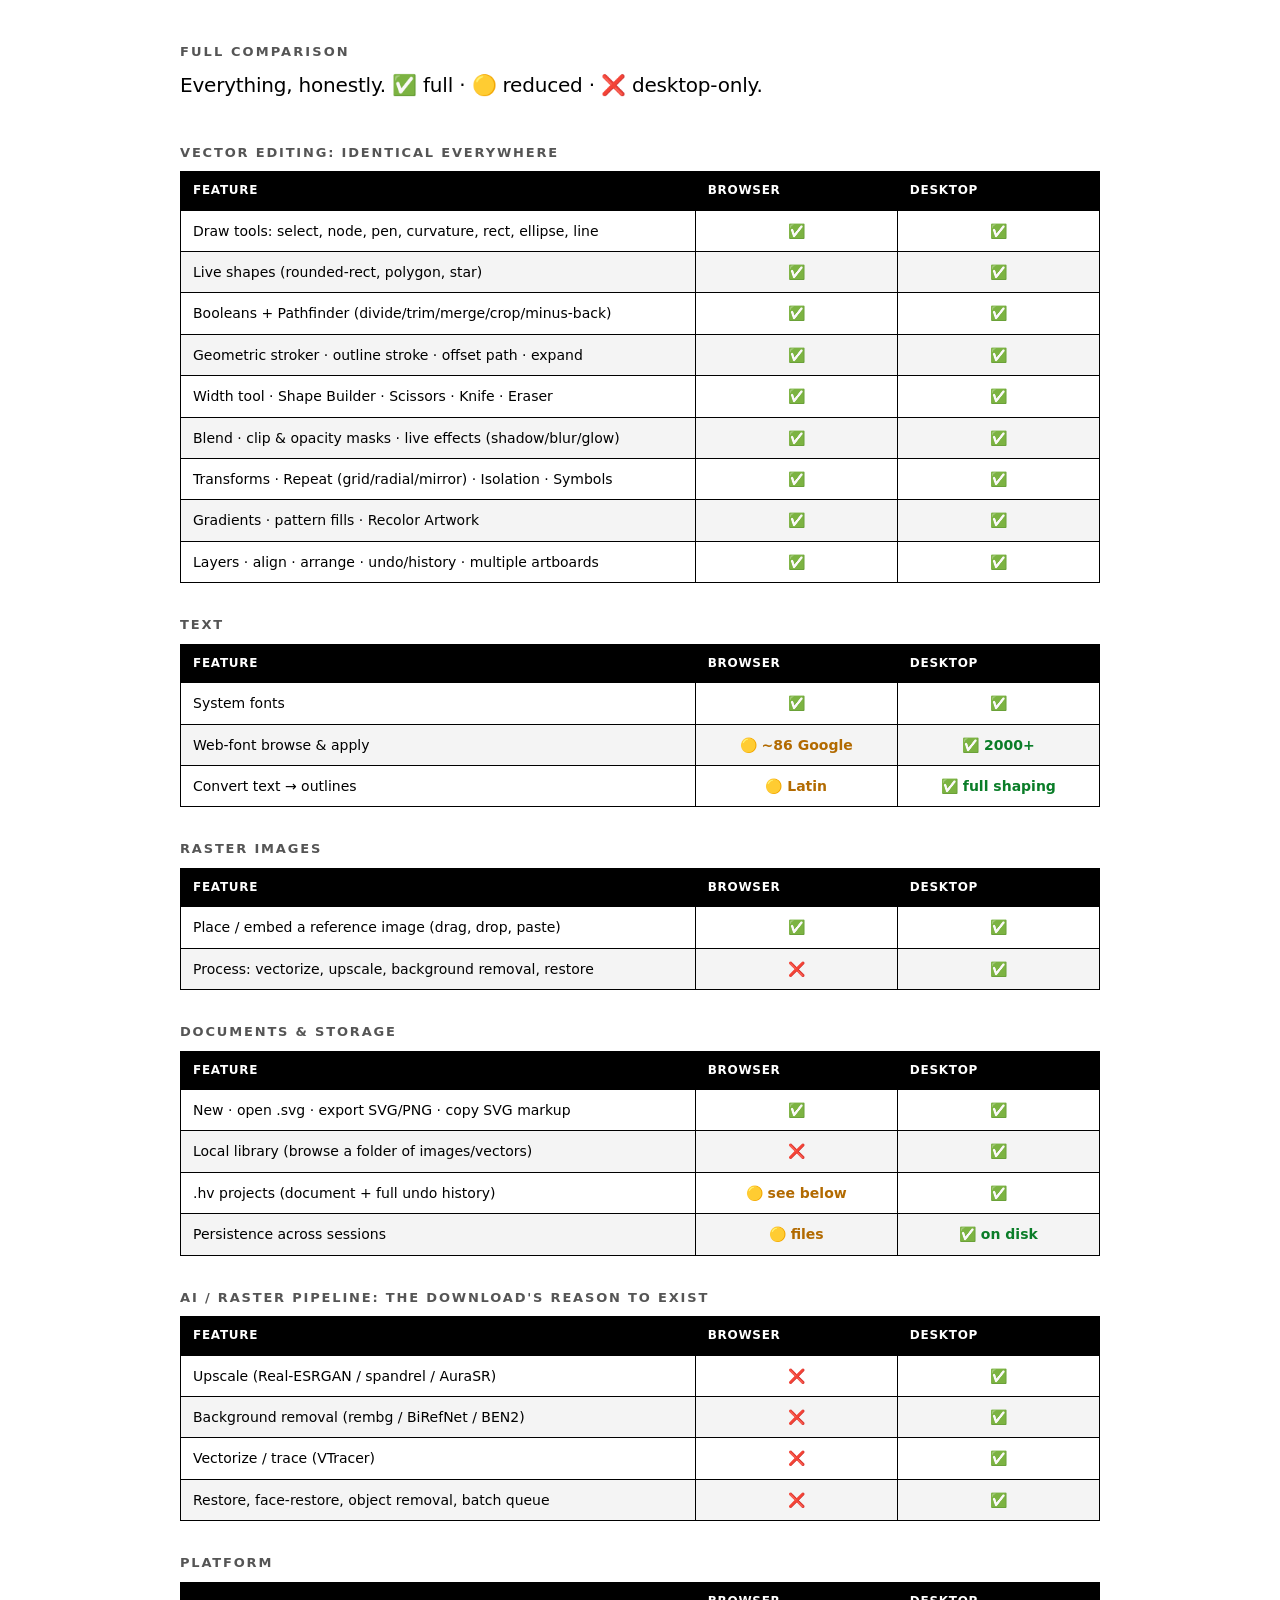
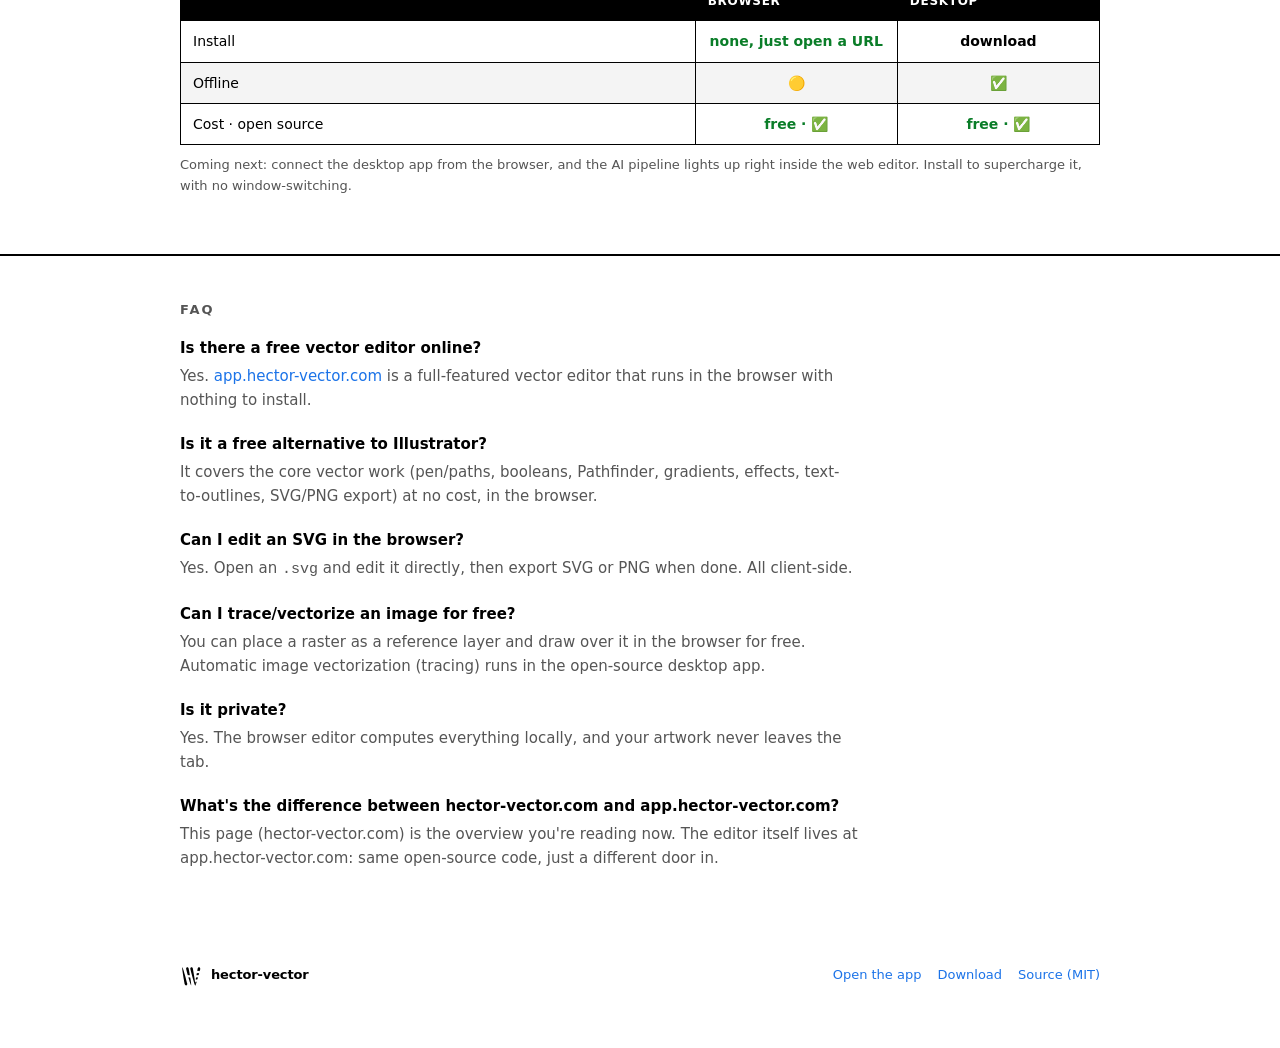
==== commit 56eac624: "Clean up em dashes on the landing page and README; fix stale MCP-server status Operator ask: remove " ====
--- a/web/index.html
+++ b/web/index.html
@@ -3,21 +3,21 @@
 <head>
   <meta charset="utf-8" />
   <meta name="viewport" content="width=device-width, initial-scale=1" />
-  <title>hector-vector — a free vector editor, browser or desktop</title>
+  <title>hector-vector: a free vector editor, browser or desktop</title>
   <meta name="description" content="hector-vector is an open-source vector editor. The full toolset (paths, booleans, text, gradients, effects) runs free at app.hector-vector.com, no install. The desktop app adds AI image processing, batch, and a local library." />
   <meta name="keywords" content="free vector editor, online SVG editor, browser vector graphics, free Illustrator alternative, edit SVG online, vectorize image, pen tool online, open source vector editor" />
   <meta name="robots" content="index, follow, max-image-preview:large" />
   <link rel="canonical" href="https://hector-vector.com/" />
   <link rel="icon" type="image/svg+xml" href="/assets/hv_logo.svg" />
 
-  <meta property="og:title" content="hector-vector — a free vector editor, browser or desktop" />
+  <meta property="og:title" content="hector-vector: a free vector editor, browser or desktop" />
   <meta property="og:description" content="The full vector toolset runs free at app.hector-vector.com, no install. The open-source desktop app adds AI image processing, batch, and a local library." />
   <meta property="og:type" content="website" />
   <meta property="og:site_name" content="hector-vector" />
   <meta property="og:url" content="https://hector-vector.com/" />
   <meta property="og:image" content="https://hector-vector.com/assets/hv_logo.svg" />
   <meta name="twitter:card" content="summary" />
-  <meta name="twitter:title" content="hector-vector — a free vector editor, browser or desktop" />
+  <meta name="twitter:title" content="hector-vector: a free vector editor, browser or desktop" />
   <meta name="twitter:description" content="The full vector toolset runs free in the browser, no install. The desktop app adds AI image processing and batch." />
 
   <script type="application/ld+json">
@@ -131,7 +131,7 @@
 
   <div class="hero"><div class="wrap">
     <h1>A vector editor that runs <span class="accent">free in your browser</span>.<br />Install the app to supercharge it.</h1>
-    <p class="sub">The full vector toolset — paths, booleans, text, gradients, effects — runs entirely client-side at <a href="https://app.hector-vector.com/">app.hector-vector.com</a>. No account, no install, nothing leaves the tab. Download the open-source desktop app and you also get AI image processing, batch, and a local library.</p>
+    <p class="sub">The full vector toolset (paths, booleans, text, gradients, effects) runs entirely client-side at <a href="https://app.hector-vector.com/">app.hector-vector.com</a>. No account, no install, nothing leaves the tab. Download the open-source desktop app and you also get AI image processing, batch, and a local library.</p>
     <div class="cta-row">
       <a class="btn primary" href="https://app.hector-vector.com/">Open the free editor →</a>
       <a class="btn" href="/download">↓ Get the desktop app</a>
@@ -178,7 +178,7 @@
       </a>
       <a href="https://github.com/asuramaya/hector-vector/blob/main/docs/mcp-server.md" target="_blank" rel="noopener">
         <h3>MCP server →</h3>
-        <p>Drive the editor from an AI agent over MCP — every tool, panel, and command exposed 1:1.</p>
+        <p>Drive the editor from an AI agent over MCP: every tool, panel, and command exposed 1:1.</p>
       </a>
       <a href="https://github.com/asuramaya/hector-vector/releases" target="_blank" rel="noopener">
         <h3>Releases →</h3>
@@ -188,7 +188,7 @@
 
     <div class="arch" style="margin-top:32px;">
       <h3 style="margin:0 0 8px; font-size:15px;">How the two builds relate</h3>
-      <p class="note" style="font-size:14px; color:var(--ink);">There is no separate cloud fork. The browser build at <code>app.hector-vector.com</code> is the same source tree as the desktop app — one editor, one codebase. The desktop app runs a small local Python server for the parts a browser can't do on its own (the AI pipeline, on-disk library, project files); the browser build detects it's running on a hosted domain and simply doesn't show those panels. Any bug fixed or feature added lands in both builds at once.</p>
+      <p class="note" style="font-size:14px; color:var(--ink);">There is no separate cloud fork. The browser build at <code>app.hector-vector.com</code> is the same source tree as the desktop app: one editor, one codebase. The desktop app runs a small local Python server for the parts a browser can't do on its own (the AI pipeline, on-disk library, project files); the browser build detects it's running on a hosted domain and simply doesn't show those panels. Any bug fixed or feature added lands in both builds at once.</p>
     </div>
   </div></section>
 
@@ -270,9 +270,9 @@
     <h2 class="eyebrow">FAQ</h2>
     <dl class="faq">
       <dt>Is there a free vector editor online?</dt>
-      <dd>Yes — <a href="https://app.hector-vector.com/">app.hector-vector.com</a> is a full-featured vector editor that runs in the browser with nothing to install.</dd>
+      <dd>Yes. <a href="https://app.hector-vector.com/">app.hector-vector.com</a> is a full-featured vector editor that runs in the browser with nothing to install.</dd>
       <dt>Is it a free alternative to Illustrator?</dt>
-      <dd>It covers the core vector work — pen/paths, booleans, Pathfinder, gradients, effects, text-to-outlines, SVG/PNG export — at no cost, in the browser.</dd>
+      <dd>It covers the core vector work (pen/paths, booleans, Pathfinder, gradients, effects, text-to-outlines, SVG/PNG export) at no cost, in the browser.</dd>
       <dt>Can I edit an SVG in the browser?</dt>
       <dd>Yes. Open an <code>.svg</code> and edit it directly, then export SVG or PNG when done. All client-side.</dd>
       <dt>Can I trace/vectorize an image for free?</dt>
@@ -280,7 +280,7 @@
       <dt>Is it private?</dt>
       <dd>Yes. The browser editor computes everything locally, and your artwork never leaves the tab.</dd>
       <dt>What's the difference between hector-vector.com and app.hector-vector.com?</dt>
-      <dd>This page (hector-vector.com) is the overview you're reading now. The editor itself lives at app.hector-vector.com — same open-source code, just a different door in.</dd>
+      <dd>This page (hector-vector.com) is the overview you're reading now. The editor itself lives at app.hector-vector.com: same open-source code, just a different door in.</dd>
     </dl>
   </div></section>
 
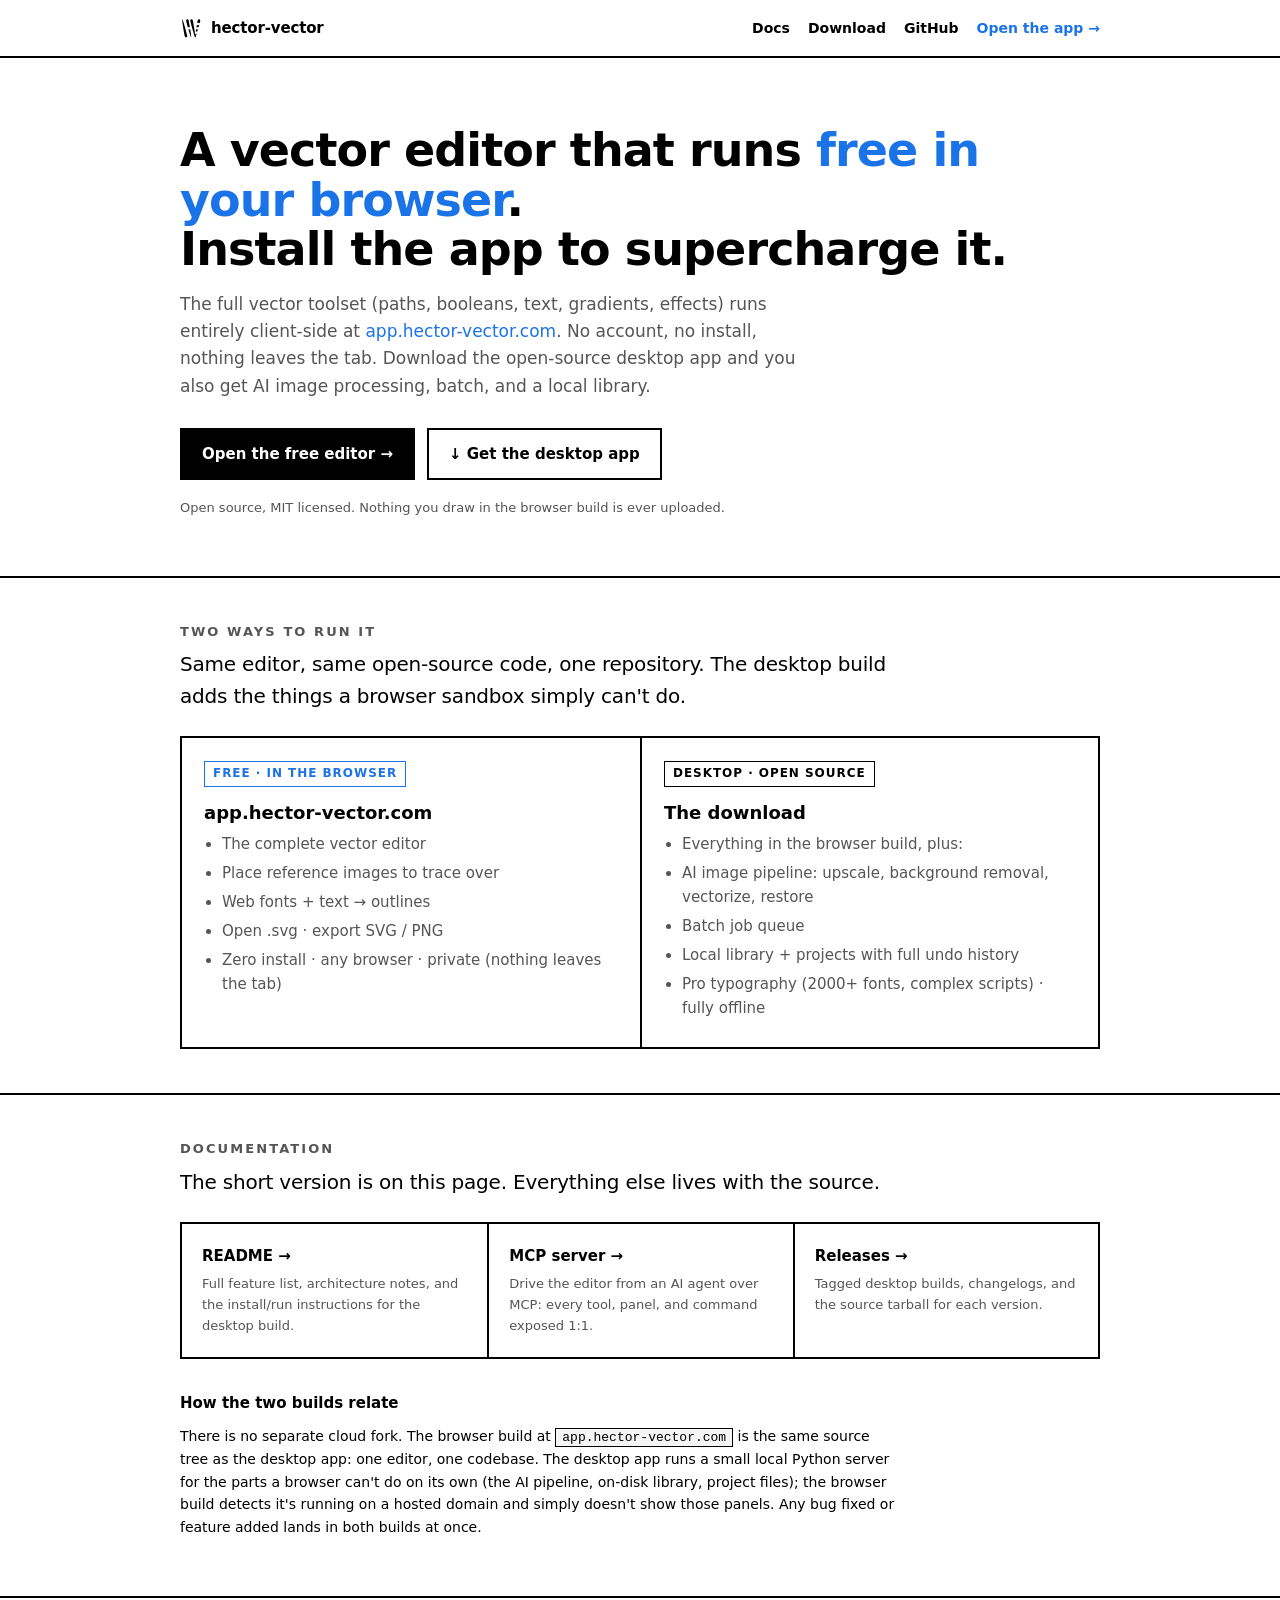
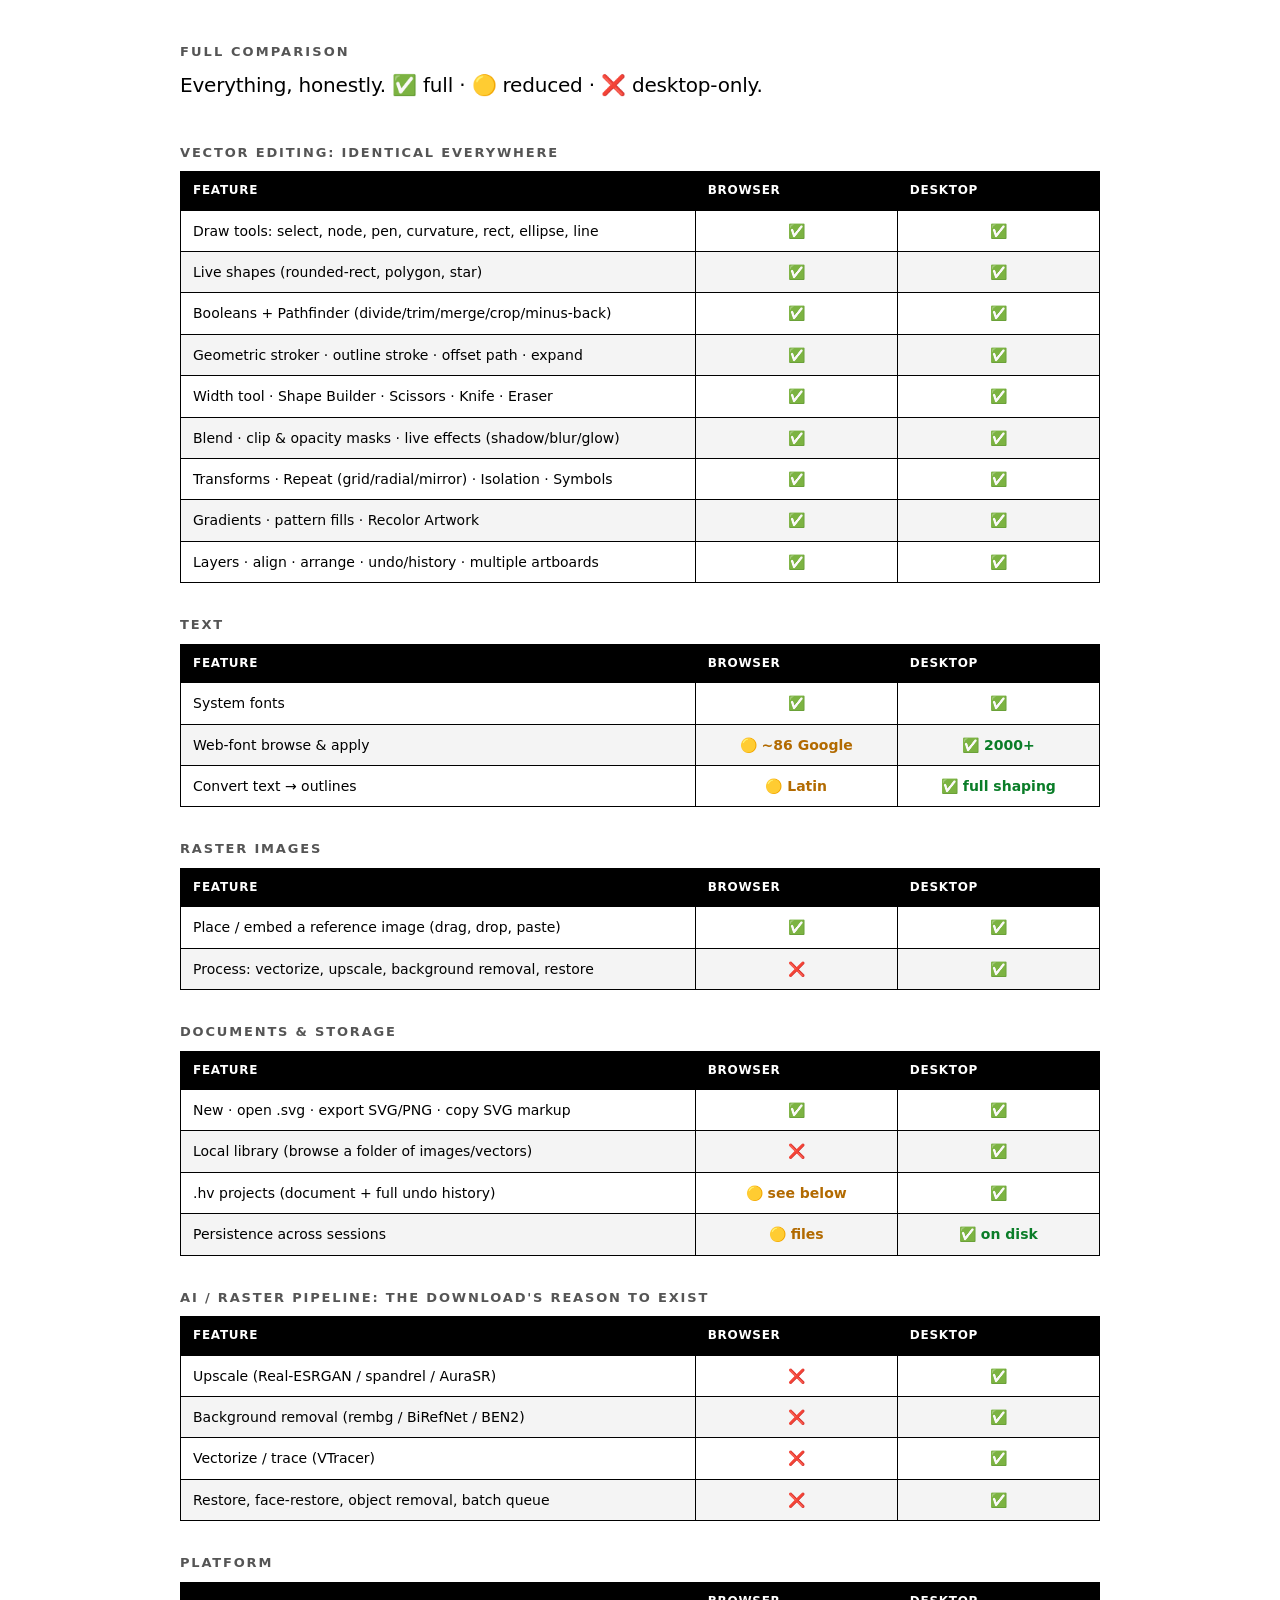
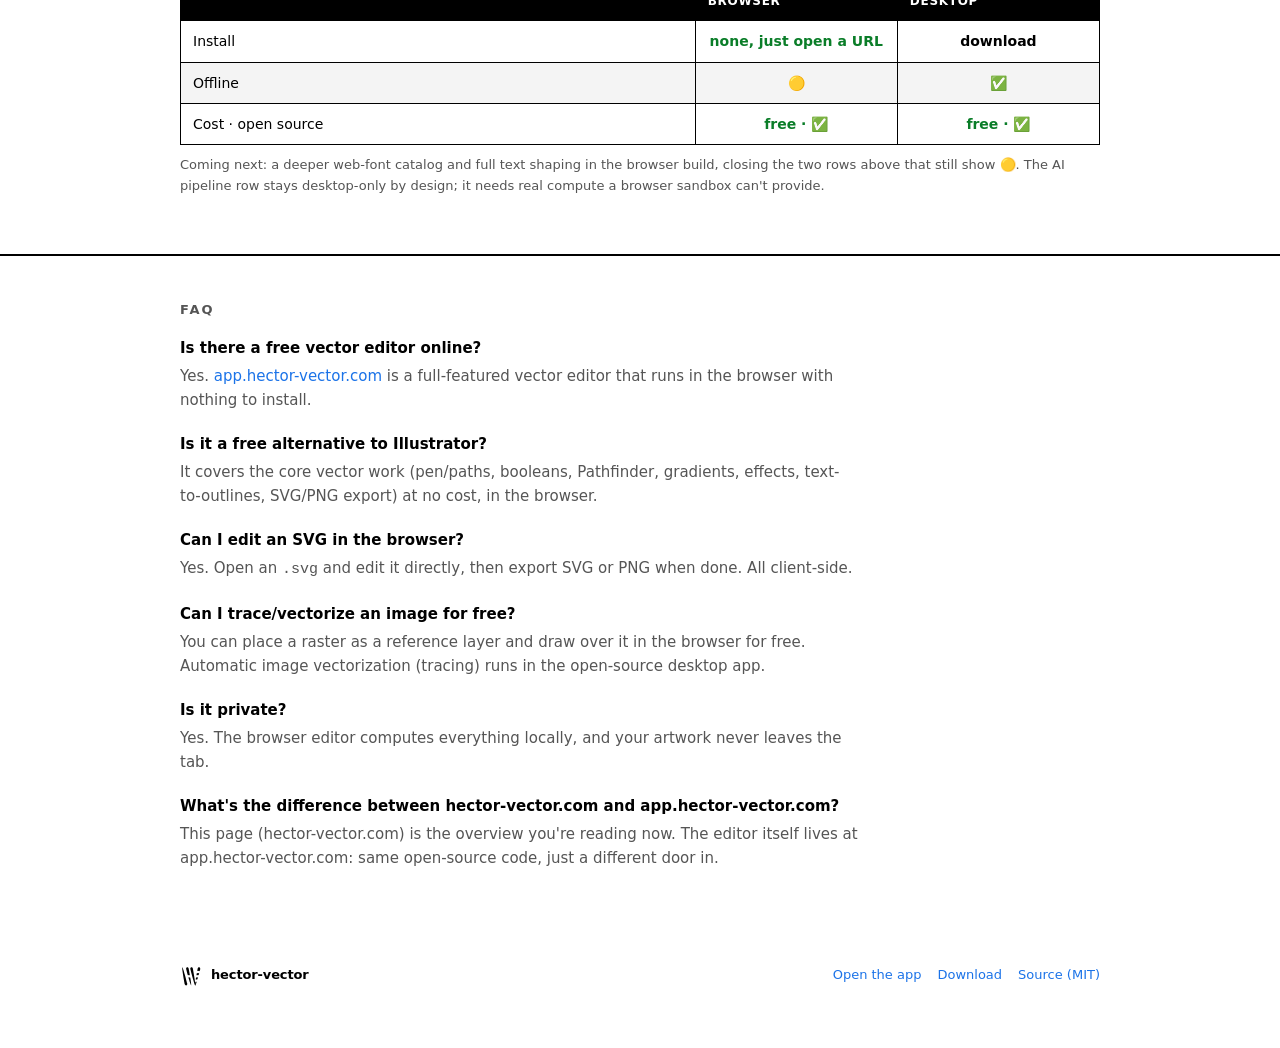
==== commit cf55cbd8: "Reject the companion-bridge (connect desktop from browser) idea Operator call, pressed on directly: " ====
--- a/web/index.html
+++ b/web/index.html
@@ -263,7 +263,7 @@
       </tbody>
     </table>
 
-    <p class="note">Coming next: connect the desktop app from the browser, and the AI pipeline lights up right inside the web editor. Install to supercharge it, with no window-switching.</p>
+    <p class="note">Coming next: a deeper web-font catalog and full text shaping in the browser build, closing the two rows above that still show 🟡. The AI pipeline row stays desktop-only by design; it needs real compute a browser sandbox can't provide.</p>
   </div></section>
 
   <section style="border-bottom:0;"><div class="wrap">
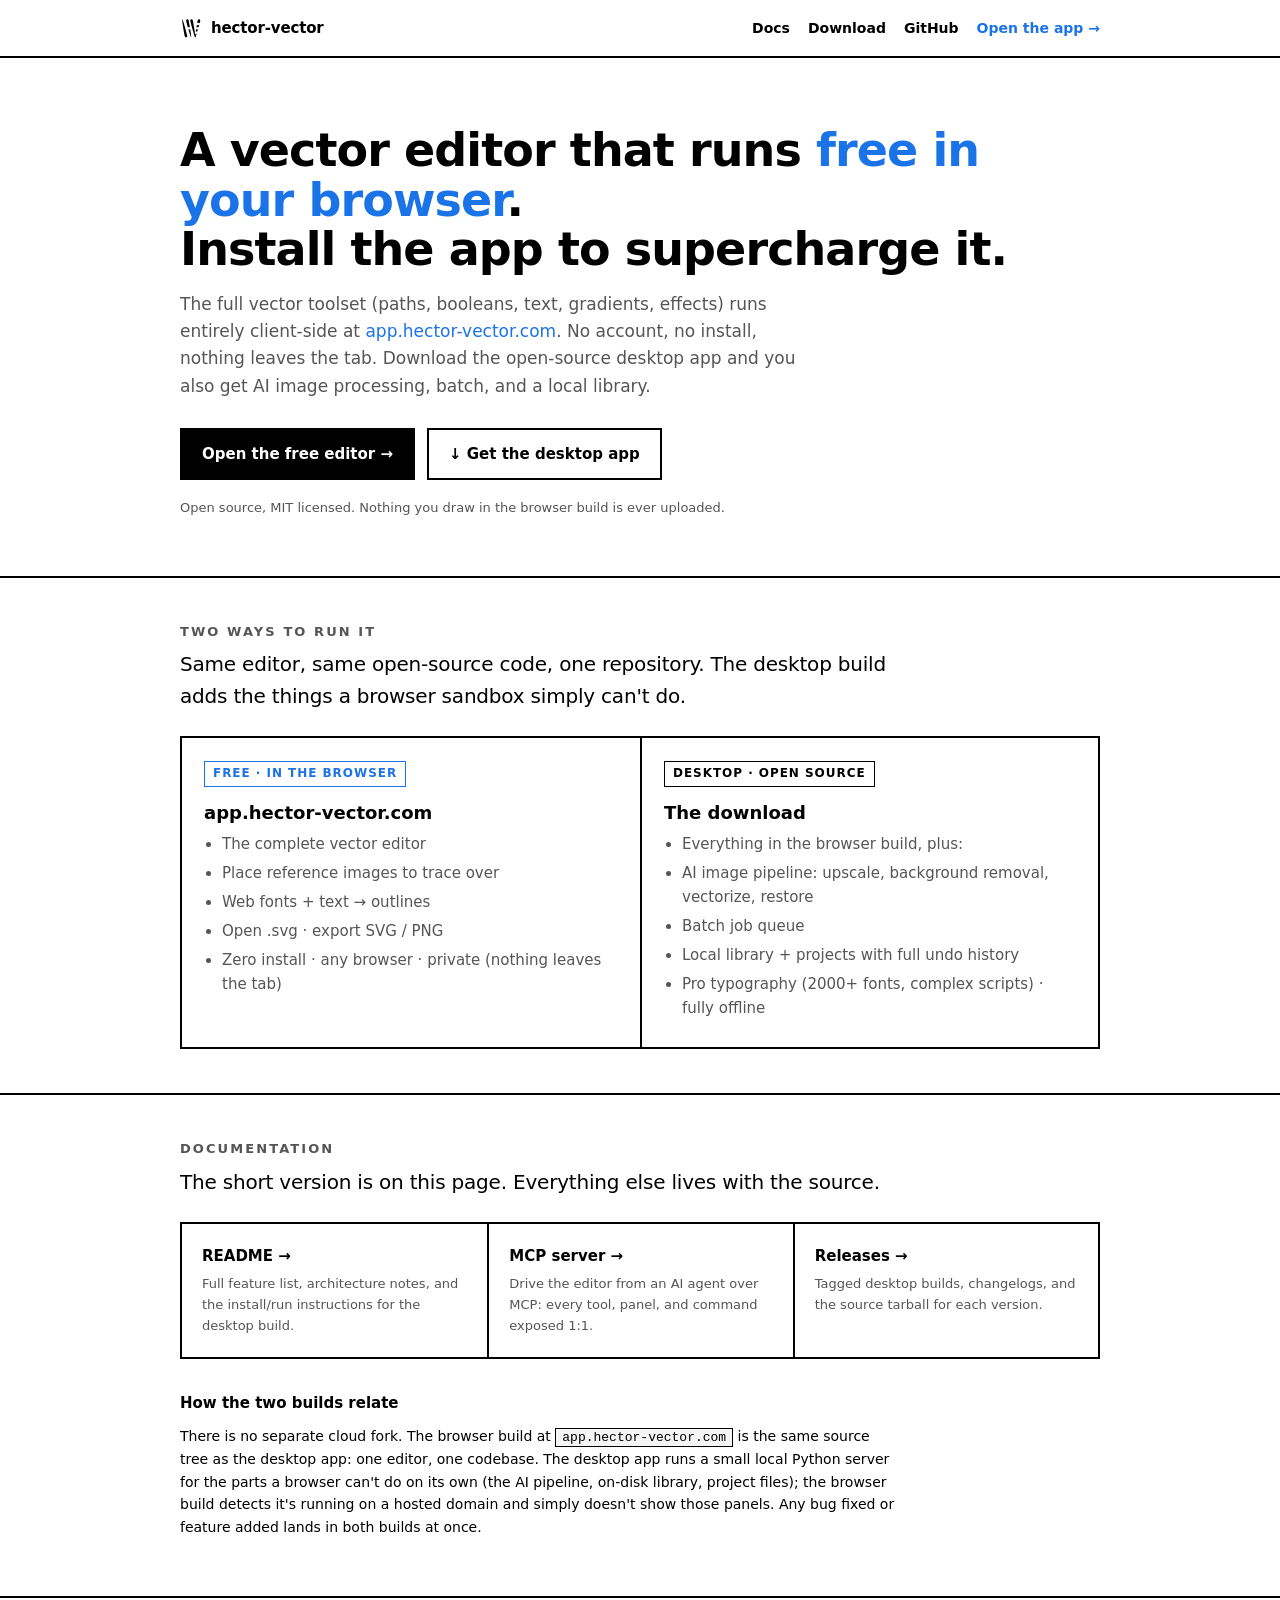
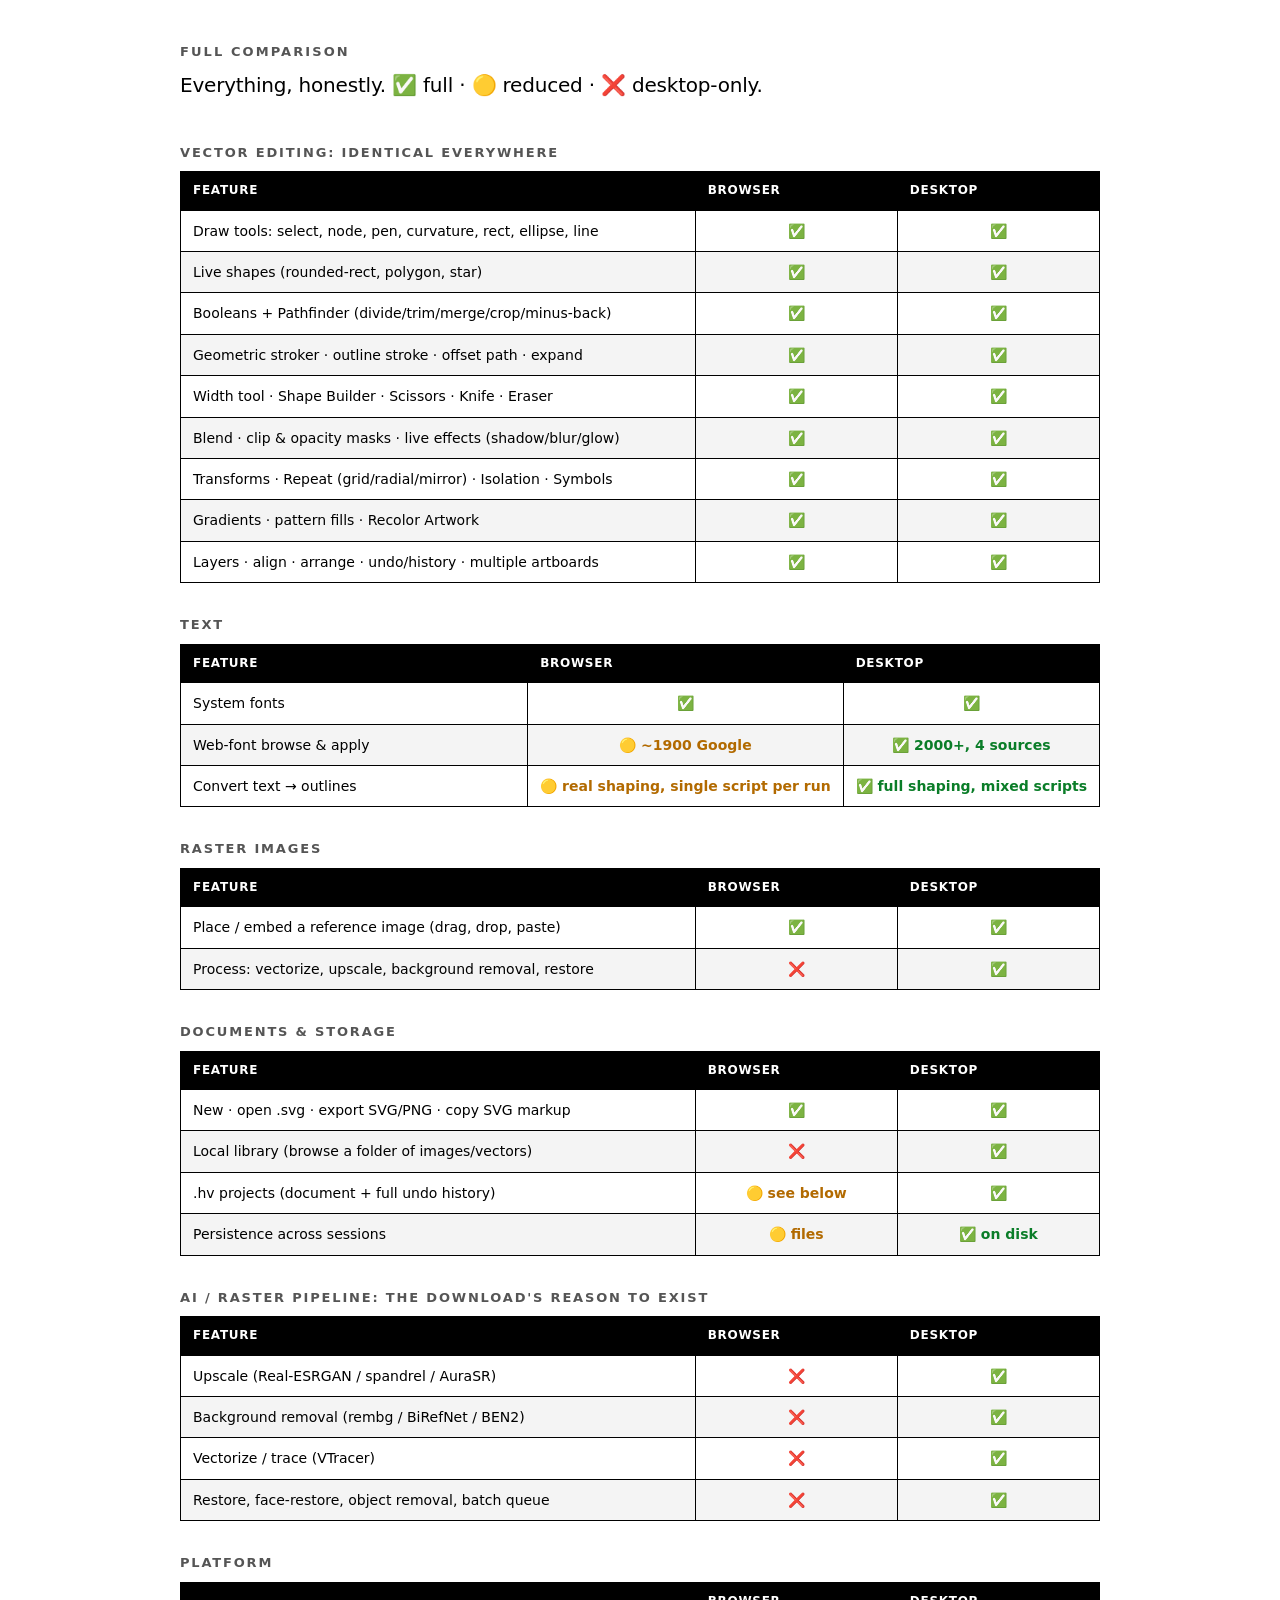
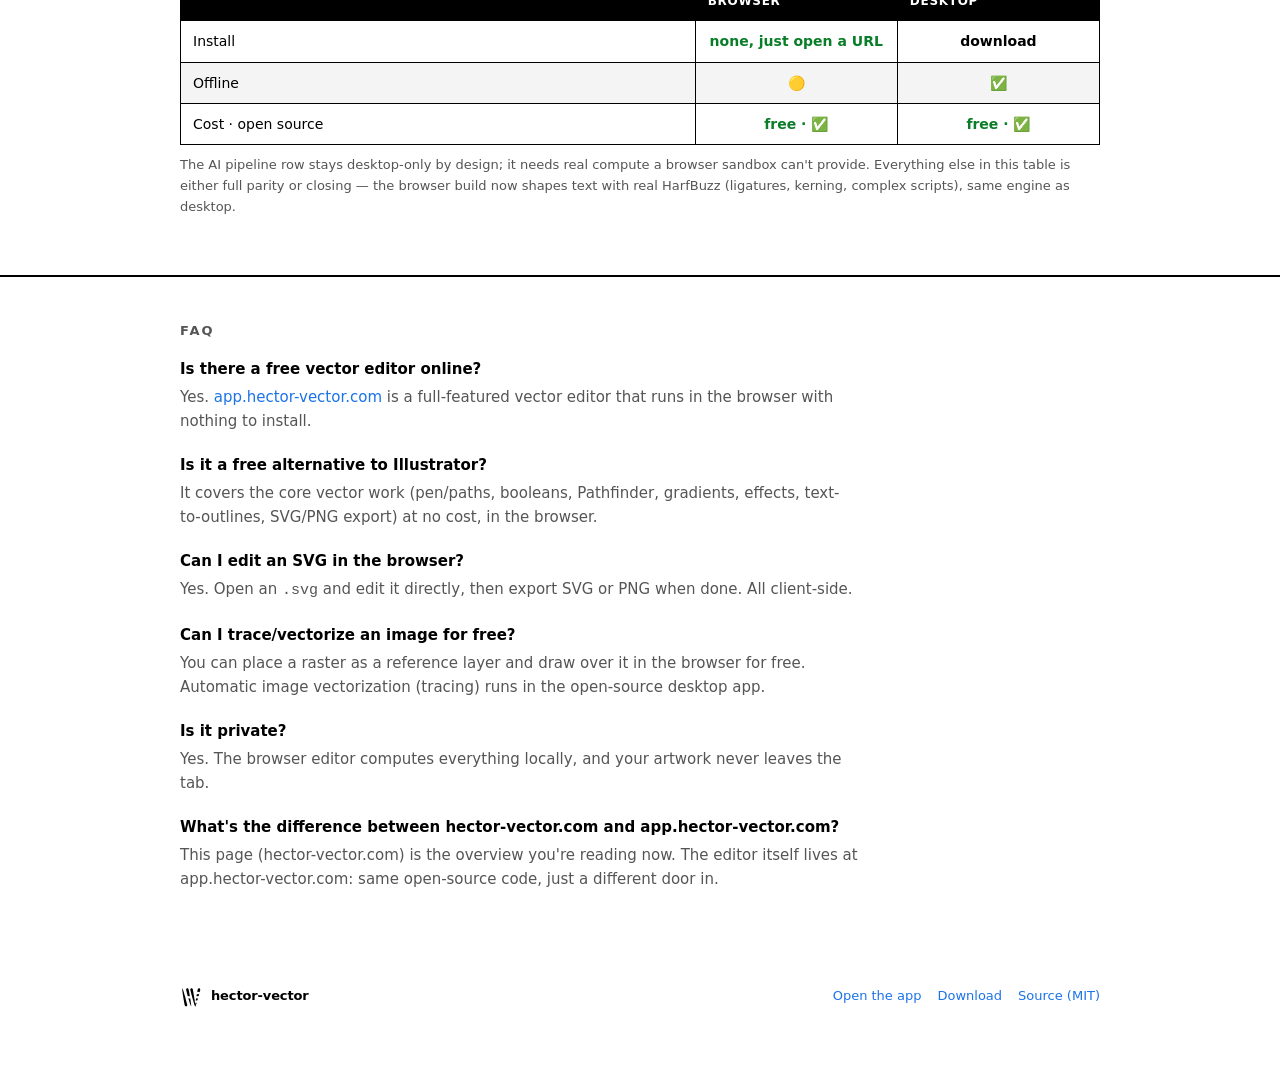
==== commit d721961f: "Browser build: full Google Fonts catalog + real HarfBuzz text shaping Two of the three closeable bro" ====
--- a/web/index.html
+++ b/web/index.html
@@ -217,8 +217,8 @@
       <thead><tr><th class="feat">Feature</th><th class="c">Browser</th><th class="c">Desktop</th></tr></thead>
       <tbody>
         <tr><td>System fonts</td><td class="c yes">✅</td><td class="c yes">✅</td></tr>
-        <tr><td>Web-font browse &amp; apply</td><td class="c part">🟡 ~86 Google</td><td class="c yes">✅ 2000+</td></tr>
-        <tr><td>Convert text → outlines</td><td class="c part">🟡 Latin</td><td class="c yes">✅ full shaping</td></tr>
+        <tr><td>Web-font browse &amp; apply</td><td class="c part">🟡 ~1900 Google</td><td class="c yes">✅ 2000+, 4 sources</td></tr>
+        <tr><td>Convert text → outlines</td><td class="c part">🟡 real shaping, single script per run</td><td class="c yes">✅ full shaping, mixed scripts</td></tr>
       </tbody>
     </table>
 
@@ -263,7 +263,7 @@
       </tbody>
     </table>
 
-    <p class="note">Coming next: a deeper web-font catalog and full text shaping in the browser build, closing the two rows above that still show 🟡. The AI pipeline row stays desktop-only by design; it needs real compute a browser sandbox can't provide.</p>
+    <p class="note">The AI pipeline row stays desktop-only by design; it needs real compute a browser sandbox can't provide. Everything else in this table is either full parity or closing — the browser build now shapes text with real HarfBuzz (ligatures, kerning, complex scripts), same engine as desktop.</p>
   </div></section>
 
   <section style="border-bottom:0;"><div class="wrap">
